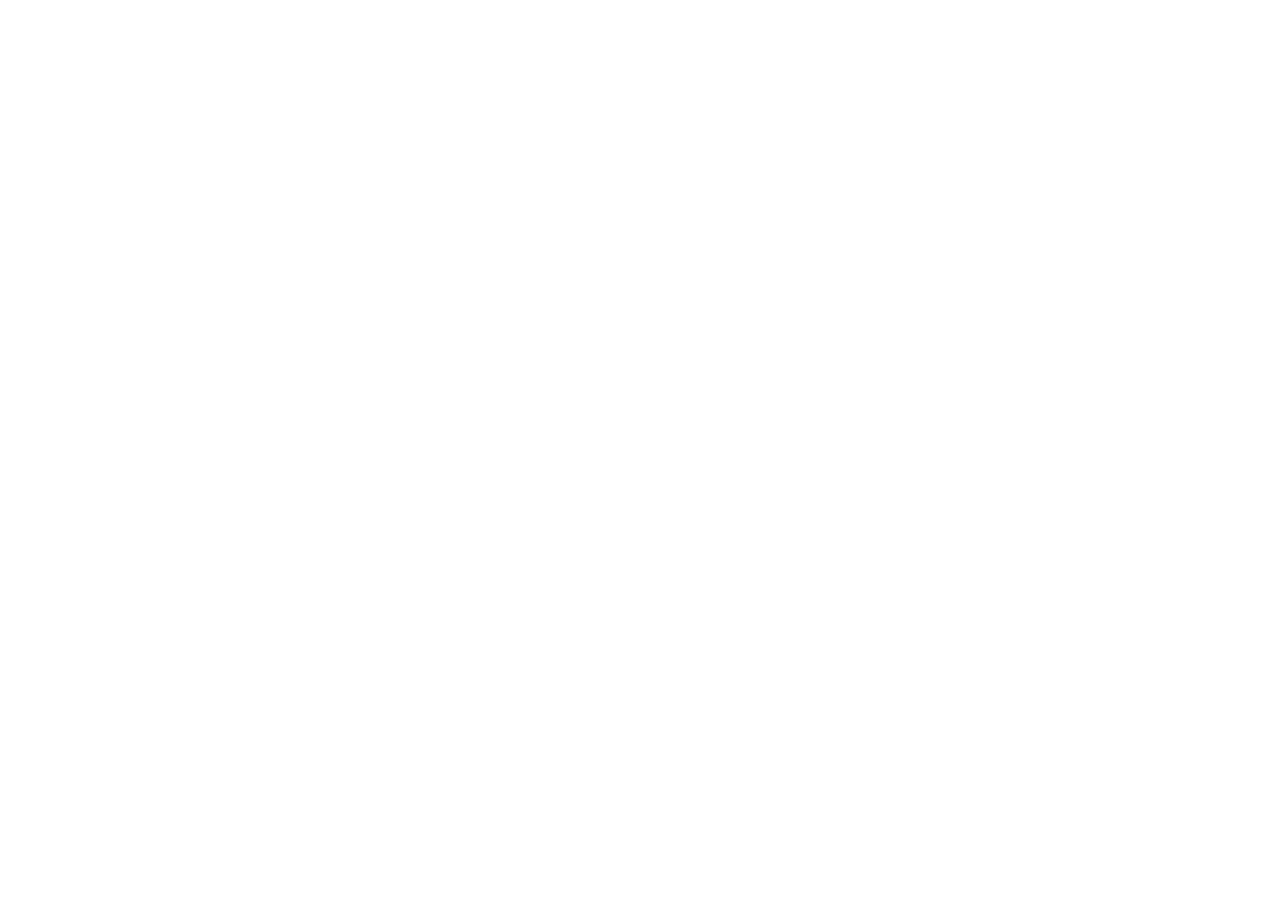
==== index.html @ 7d7ff401 "file Structure" ====
<!DOCTYPE html>
<html lang="en">
<head>
    <meta charset="UTF-8">
    <meta name="viewport" content="width=device-width, initial-scale=1.0">
    <link rel="stylesheet" href="./css/style.css">
    <link rel="stylesheet" href="https://cdn.jsdelivr.net/npm/bootstrap@5.3.2/dist/css/bootstrap.min.css">
    <title>Document</title>
</head>
<body>
  
    
    <script src="./js/main.js"></script>
    <script src="https://cdn.jsdelivr.net/npm/bootstrap@5.3.2/dist/js/bootstrap.bundle.min.js"></script>
</body>
</html>
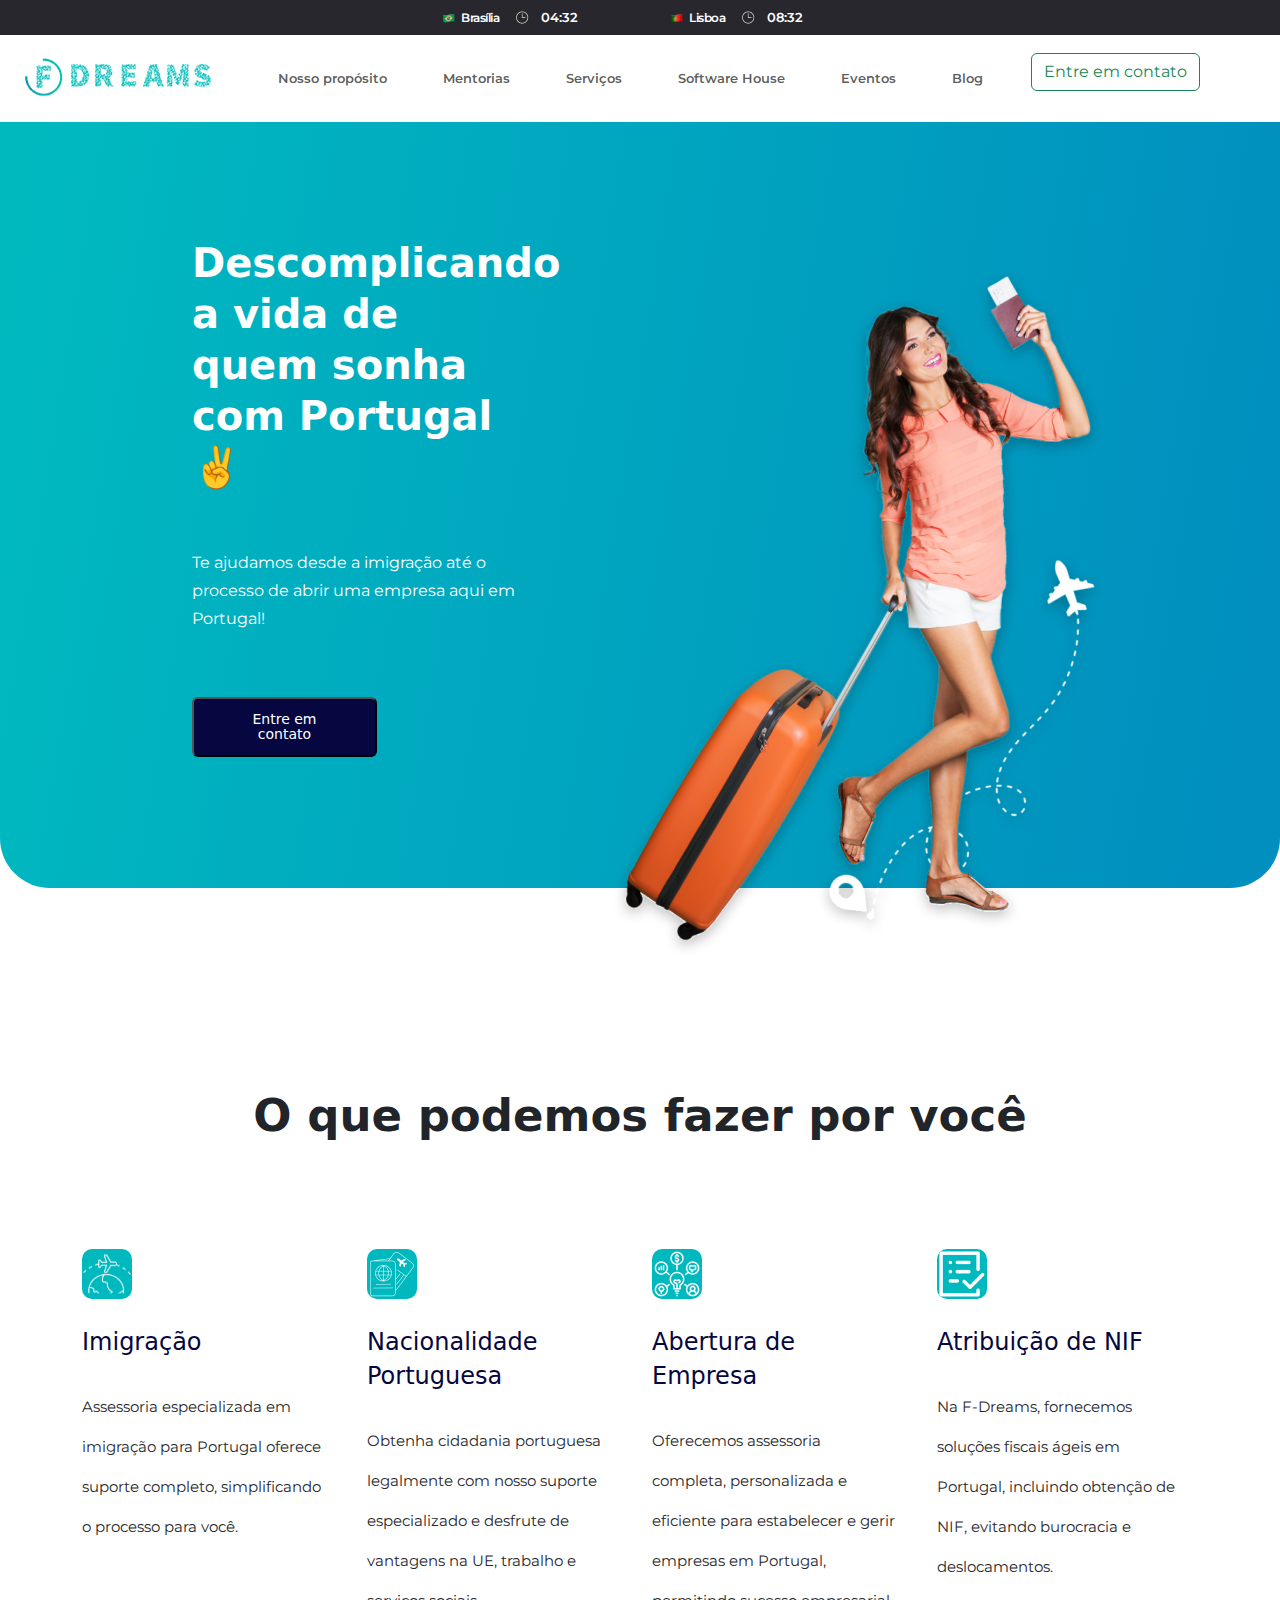
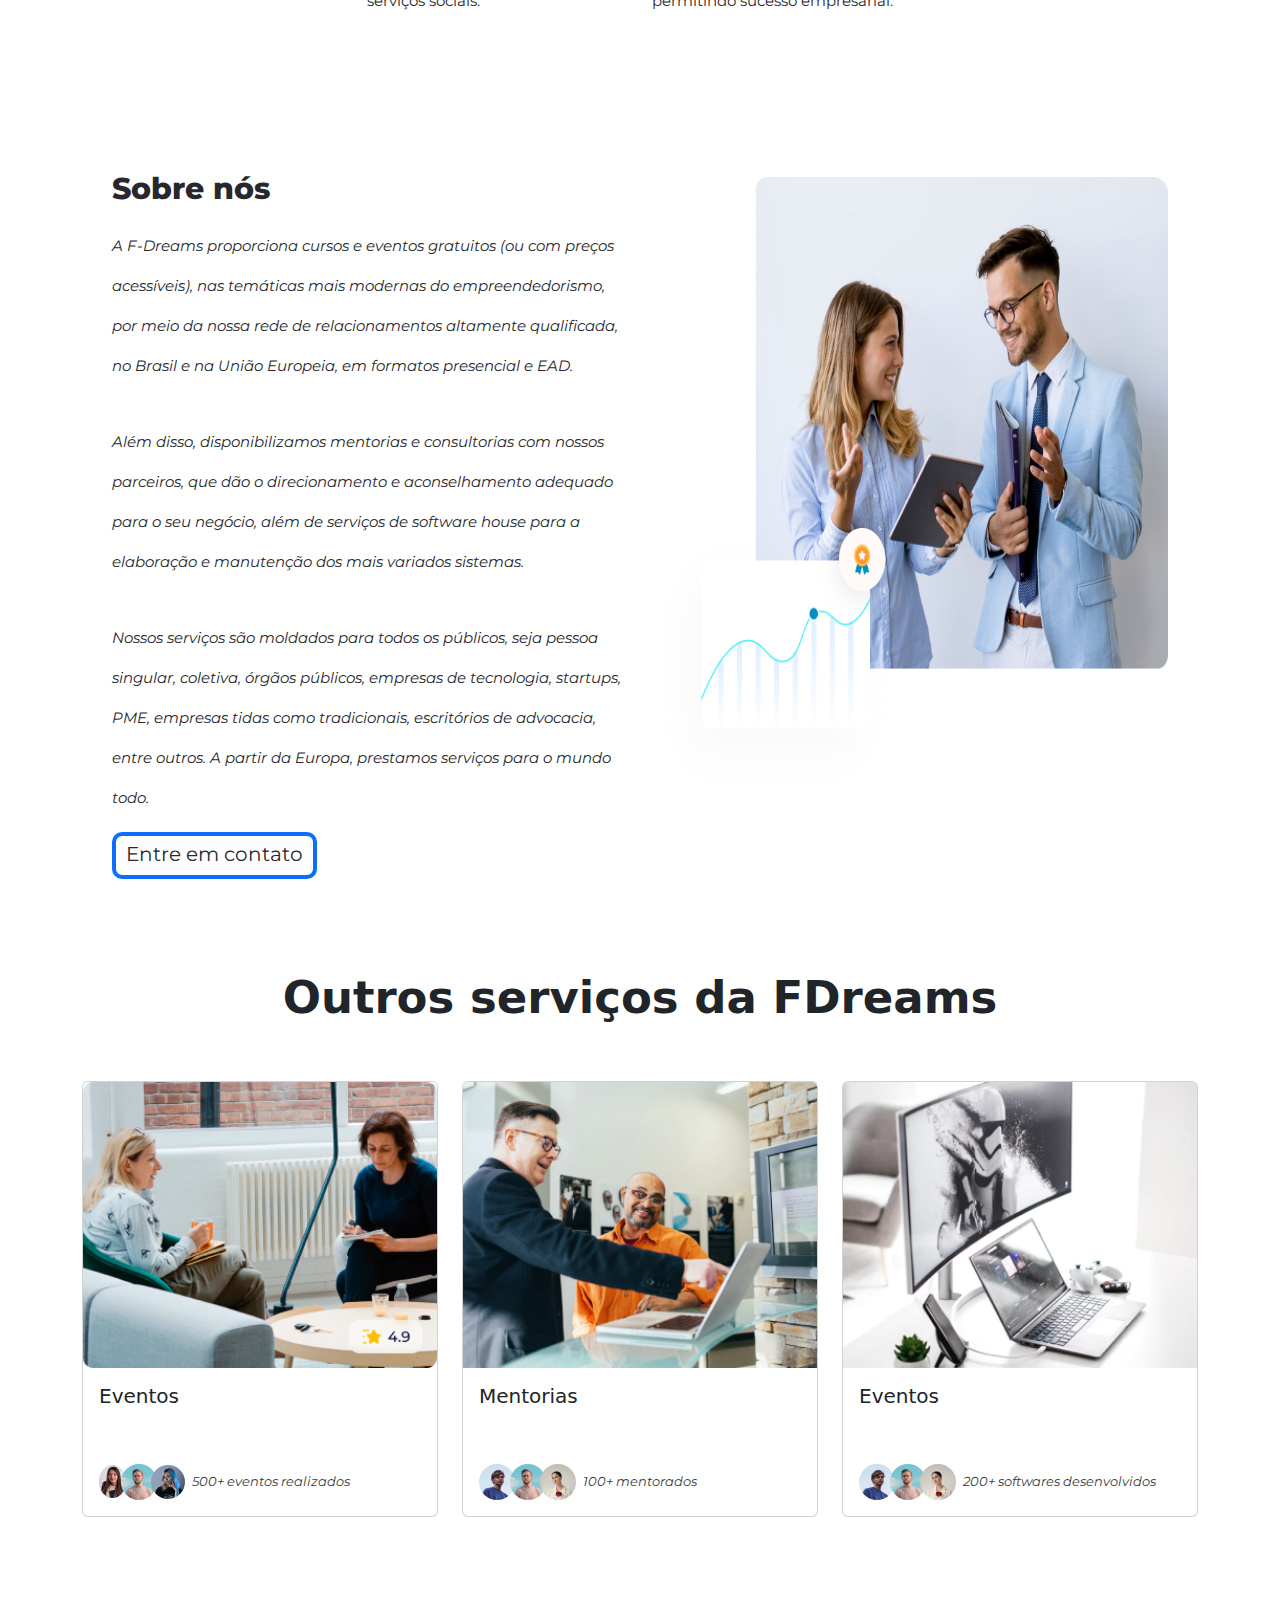
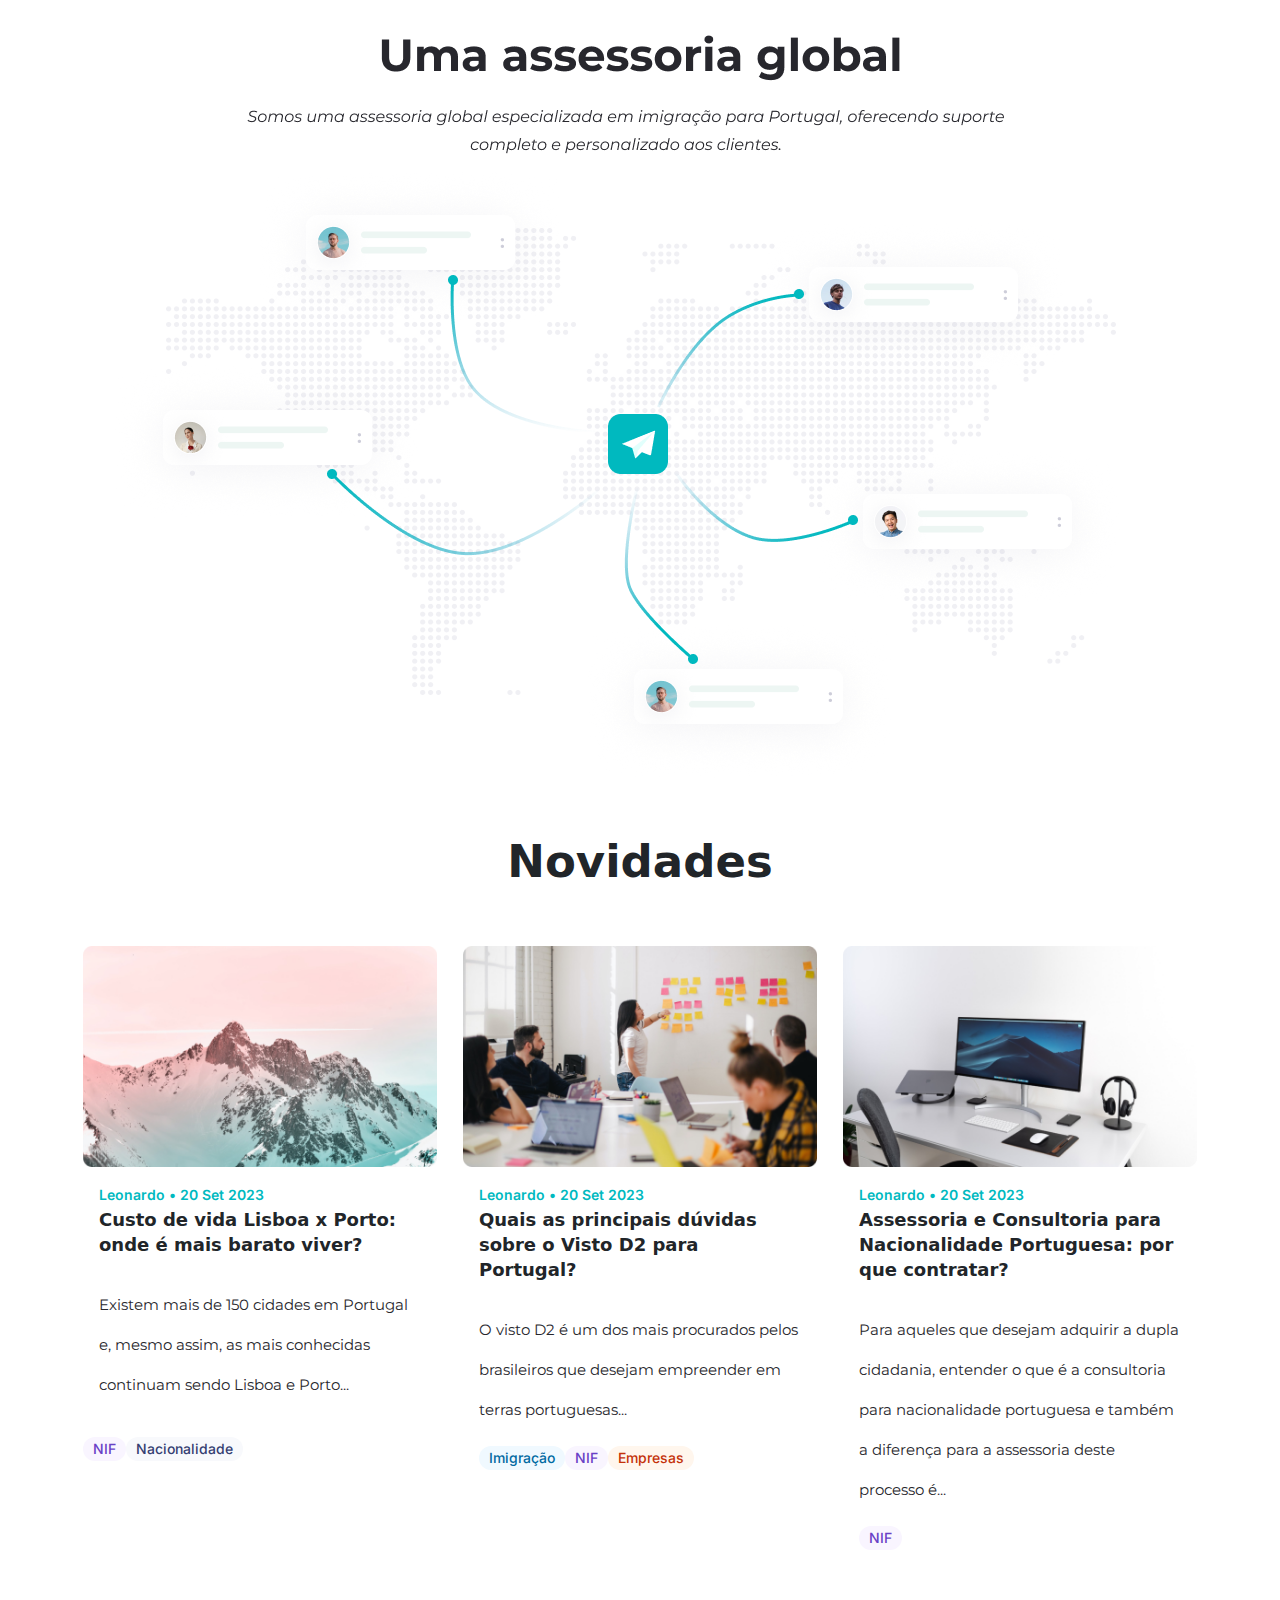
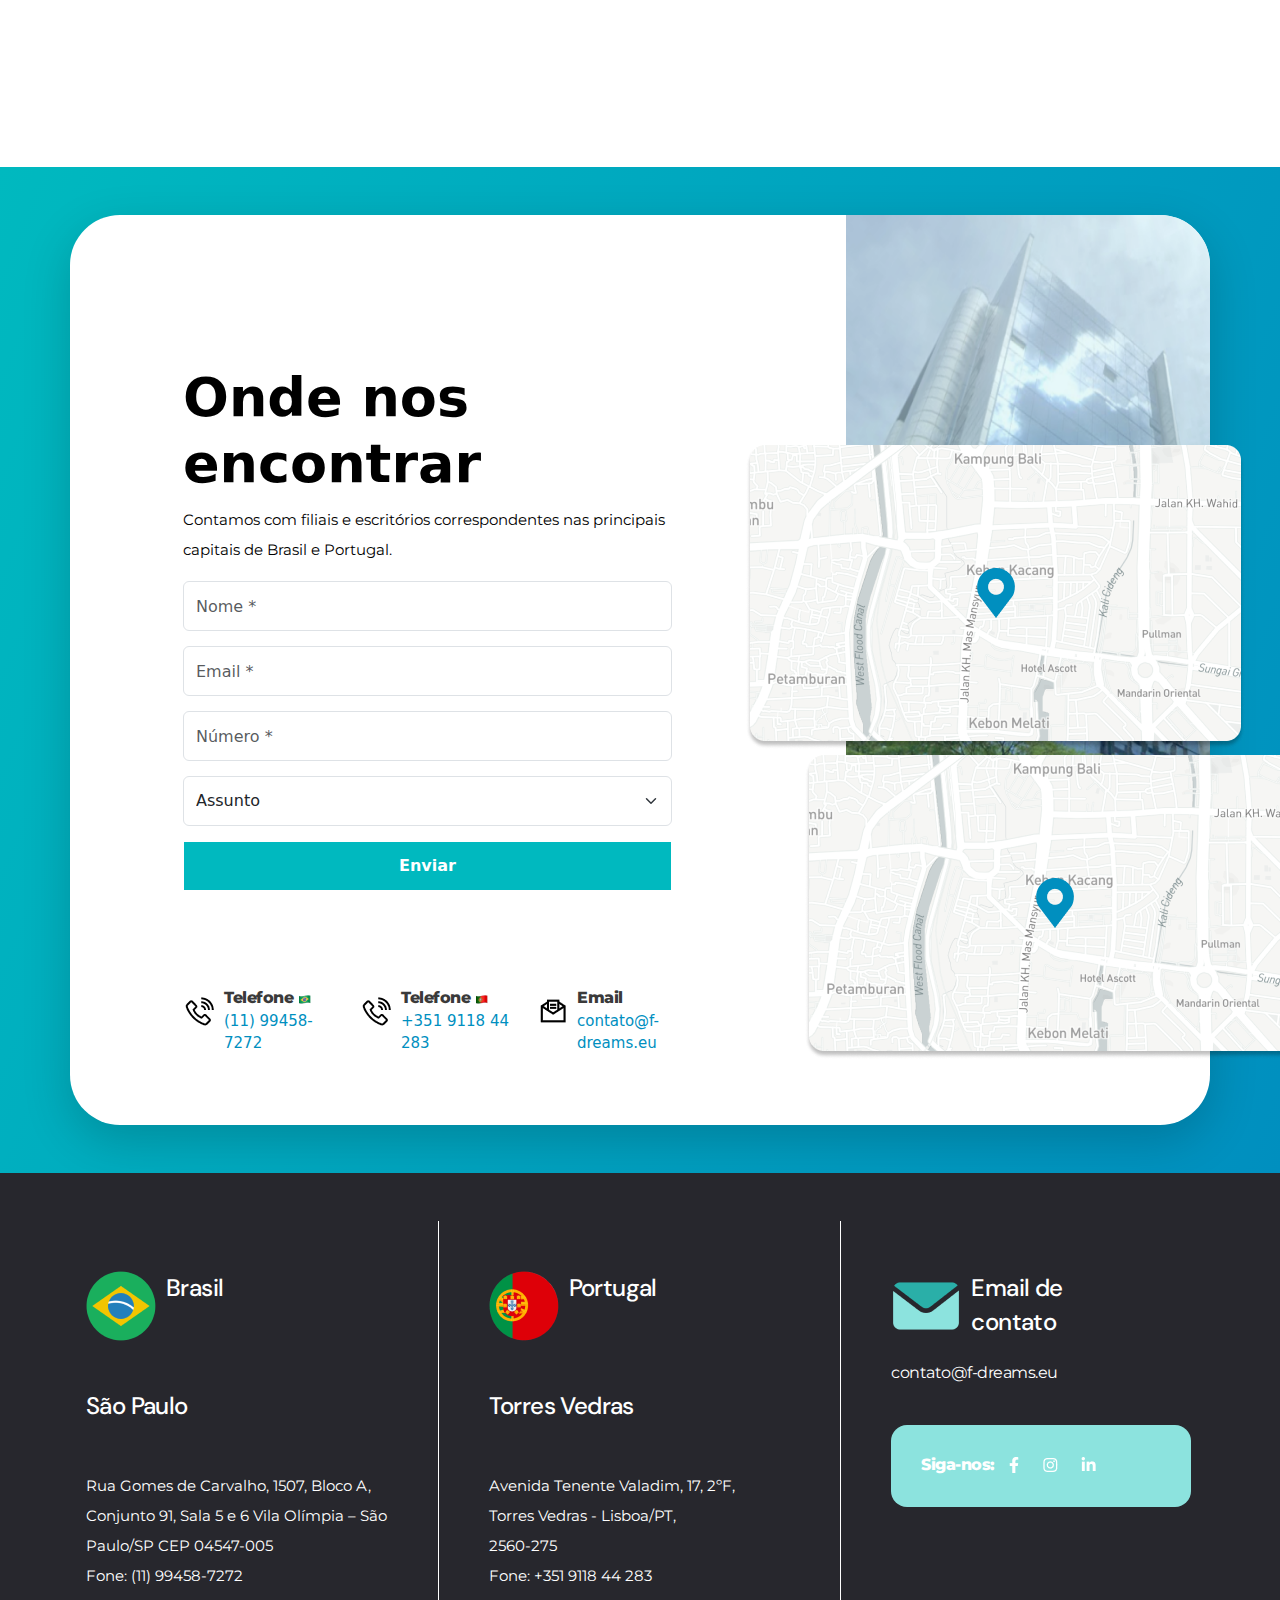
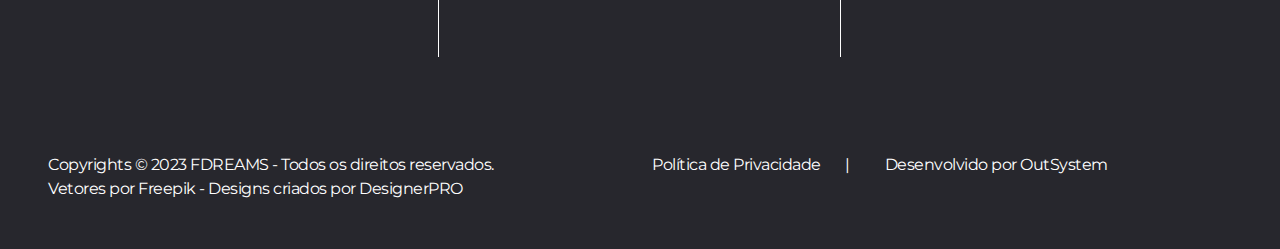
==== commit 7198f4de: "New-section" ====
--- a/index.html
+++ b/index.html
@@ -5,11 +5,486 @@
     <meta name="viewport" content="width=device-width, initial-scale=1.0">
     <link rel="stylesheet" href="./css/style.css">
     <link rel="stylesheet" href="https://cdn.jsdelivr.net/npm/bootstrap@5.3.2/dist/css/bootstrap.min.css">
-    <title>Document</title>
+    <title>abertura-e-estruturacao</title>
 </head>
 <body>
   
+    <div class="container-fluid topNavBar">
+
+        <div class="topbar-content">
+            <img src="./images/brasilia.png" alt="brasilia">
+            <span class="brasilia-text">Brasília</span>
+            <img src="./images/SVG_margin.png" alt="brasilia">
+            <span class="brasilia-time text-white">12:13h</span>
+        </div>
+        <div class="topbar-content">
+            <img src="./images/pt.png" alt="Lisboa">
+            <span class="brasilia-text">Lisboa</span>
+            <img src="./images/SVG_margin.png" alt="clock">
+            <span class="pt-time text-white">12:13h</span>
+
+        </div>
+
+    </div>
+    <div class="container-fluid NavBar">
+        <nav class="navbar navbar-expand-lg">
+            <div class="container-fluid">
+              <!-- Logo on the left -->
+              <a class="navbar-brand" href="#">
+                <img src="./images/image 2.png" alt="Your Logo" width="100%">
+              </a>
+              <button class="navbar-toggler" type="button" data-bs-toggle="collapse" data-bs-target="#navbarNav" aria-controls="navbarNav" aria-expanded="false" aria-label="Toggle navigation">
+                <span class="navbar-toggler-icon"></span>
+              </button>
+              <!-- Navigation items on the right -->
+              <div class="collapse navbar-collapse justify-content-end" id="navbarNav">
+                <ul class="navbar-nav">
+                  <li class="nav-item">
+                    <a class="nav-link" href="#">Nosso propósito</a>
+                  </li>
+                  <li class="nav-item">
+                    <a class="nav-link" href="#">Mentorias</a>
+                  </li>
+                  <li class="nav-item">
+                    <a class="nav-link" href="#">Serviços</a>
+                  </li>
+                  <li class="nav-item">
+                    <a class="nav-link" href="#">Software House</a>
+                  </li>
+                  <li class="nav-item">
+                    <a class="nav-link" href="#">Eventos</a>
+                  </li>
+                  <li class="nav-item">
+                    <a class="nav-link" href="#">Blog</a>
+                  </li>
+                  <li class="nav-item">
+                    <button class="btn btn-outline-success me-2" type="button">Entre em contato</button>
+                </li>
+                </ul>
+              </div>
+            </div>
+          </nav>
+    </div>
+    <div class="container-fluid home-banner-index">
+
+        <div class="container">
+            <div class="row justify-content-center align-items-center">
+                <div class="col-md-6">
+                    <div class="index-banner-content">
+                        <h1>Descomplicando a vida de quem sonha com Portugal ✌️</h1>
+                        <p class="pt-5">Te ajudamos desde a imigração até o processo de abrir uma empresa aqui em Portugal!</p>
+                        <button class="mt-5 index-banner-btn">Entre em contato</button>
+                    </div>
+                </div>
+                <div class="col-md-6">
+                    <div class="index-banner-img">
+                        <img src="./images/traveler 1.png" alt="">
+                    </div>
+                     
+                </div>
+            </div>
+
+        </div>
     
+    </div>
+    <div class="container-fluid" style="padding-top: 200px;">
+        <h1 class="index-sec2-heading" style="padding-bottom: 50px;"> O que podemos fazer por você</h1>
+        <div class="container">
+            <div class="row pt-5">
+                <div class="col-md-3">
+                    <div class="card index-sec2-cards" >
+                        <img class="card-img-top" src="./images/24.png" alt="Card image cap">
+                        <div class="card-body" style="padding-left: 0px;">
+                          <h5 class="card-title">Imigração</h5>
+                          <p class="card-text">Assessoria especializada em imigração para Portugal oferece suporte completo, simplificando o processo para você.</p>
+                 
+                        </div>
+                      </div>
+                </div>
+                <div class="col-md-3">
+                    <div class="card index-sec2-cards" >
+                        <img class="card-img-top" src="./images/25.png" alt="Card image cap">
+                        <div class="card-body"  style="padding-left: 0px;">
+                          <h5 class="card-title">Nacionalidade Portuguesa</h5>
+                          <p class="card-text">Obtenha cidadania portuguesa legalmente com nosso suporte especializado e desfrute de vantagens na UE, trabalho e serviços sociais.</p>
+                
+                        </div>
+                      </div>
+                </div>
+                <div class="col-md-3">
+                    <div class="card index-sec2-cards" >
+                        <img class="card-img-top" src="./images/26.png" alt="Card image cap">
+                        <div class="card-body"  style="padding-left: 0px;">
+                          <h5 class="card-title">Abertura de Empresa</h5>
+                          <p class="card-text">Oferecemos assessoria completa, personalizada e eficiente para estabelecer e gerir empresas em Portugal, permitindo sucesso empresarial.</p>
+                         
+                        </div>
+                      </div>
+                </div>
+                <div class="col-md-3">
+                    <div class="card index-sec2-cards">
+                        <img class="card-img-top" src="./images/27.png" alt="Card image cap">
+                        <div class="card-body"  style="padding-left: 0px;">
+                          <h5 class="card-title">Atribuição de NIF</h5>
+                          <p class="card-text">Na F-Dreams, fornecemos soluções fiscais ágeis em Portugal, incluindo obtenção de NIF, evitando burocracia e deslocamentos.</p>
+             
+                        </div>
+                      </div>
+                </div>
+            </div>
+
+        </div>
+    </div>
+
+
+
+    <div class="container-fluid passport-section pb-5">
+      <div class="row" style="padding-left: 100px; padding-right: 100px;">
+
+        <div class="col-md-6" >
+          <div class="passport-text">
+            <div class="headline-text">
+              <span>Sobre nós</span>
+            </div>
+    
+            <p style="padding-left: 0px; font-style:italic;"> A F-Dreams proporciona cursos e eventos gratuitos (ou com preços acessíveis), nas temáticas mais modernas do empreendedorismo, por meio da nossa rede de relacionamentos altamente qualificada, no Brasil e na União Europeia, em formatos presencial e EAD. </p>
+
+             <p style="padding-left: 0px; font-style:italic;">
+                Além disso, disponibilizamos mentorias e consultorias com nossos parceiros, que dão o direcionamento e aconselhamento adequado para o seu negócio, além de serviços de software house para a elaboração e manutenção dos mais variados sistemas.
+                </p>  
+              
+             <p style="padding-left: 0px; font-style:italic;"> 
+                Nossos serviços são moldados para todos os públicos, seja pessoa singular, coletiva, órgãos públicos, empresas de tecnologia, startups, PME, empresas tidas como tradicionais, escritórios de advocacia, entre outros. A partir da Europa, prestamos serviços para o mundo todo.</p>
+          </div>
+          <div class="passport-btn" style="margin-left:0">
+  
+            <a href=""><span>Entre em contato</span></a>
+    
+          </div>
+         
+        </div>
+        <div class="col-md-6 img-box" style="padding-left: 0px;">
+            <img src="./images/Group 25.png" alt="">
+        </div>
+
+      </div>
+    </div>
+<div class="container-fluid pt-5" >
+    <h1 class="index-sec2-heading pb-5"> Outros serviços da FDreams</h1>
+    <div class="container">
+        <div class="row">
+            <div class="col-md-4">
+                <div class="card">
+                    <img class="card-img-top" src="./images/Frame 16.png" alt="Card image cap">
+                    <div class="card-body">
+                      <h5 class="card-title">Eventos</h5>
+                   
+                      <div class="card-round-image pt-5">
+                        <img src="./images/image 62.png" alt="">
+                        <img style="position: relative; left: -10px;" src="./images/image 52.png" alt="">
+                        <img style="position: relative; left: -20px;" src="./images/image 63.png" alt="">
+                        <i>500+ eventos realizados</i>
+                      </div>
+                    </div>
+                </div>
+            </div>
+            <div class="col-md-4">
+                <div class="card">
+                    <img class="card-img-top" src="./images/image 66.png" alt="Card image cap">
+                    <div class="card-body">
+                      <h5 class="card-title">Mentorias</h5>
+                   
+                      <div class="card-round-image pt-5">
+                        <img src="./images/image 51.png" alt="">
+                        <img style="position: relative; left: -10px;" src="./images/image 52.png" alt="">
+                        <img style="position: relative; left: -20px;" src="./images/image 53.png" alt="">
+                        <i>100+ mentorados</i>
+                      </div>
+                    </div>
+                </div>
+            </div>
+            <div class="col-md-4">
+                <div class="card">
+                    <img class="card-img-top" src="./images/image 60.png" alt="Card image cap">
+                    <div class="card-body">
+                      <h5 class="card-title">Eventos</h5>
+                   
+                      <div class="card-round-image pt-5">
+                        <img src="./images/image 51.png" alt="">
+                        <img style="position: relative; left: -10px;" src="./images/image 52.png" alt="">
+                        <img style="position: relative; left: -20px;" src="./images/image 53.png" alt="">
+                        <i>200+ softwares desenvolvidos</i>
+                      </div>
+                    </div>
+                </div>
+            </div>
+        </div>
+    </div>
+</div>
+
+<div class="container-fluid">
+    <div class="row">
+        <div class="col-md-12 justify-content-center align-items-center d-flex">
+            <img src="./images/Global Communication.png" alt="">
+        </div>
+    </div>
+</div>
+<div class="container-fluid" >
+    <h1 class="index-sec2-heading pb-5"> Novidades</h1>
+    <div class="container">
+        <div class="row">
+            <div class="col-md-4">
+                <div class="card news-section">
+                    <img class="card-img-top" src="./images/Imagenews1.png" alt="Card image cap">
+                    <div class="card-body">
+                      <span class="author">Leonardo • 20 Set 2023</span>
+                      <h5 class="card-title">Custo de vida Lisboa x Porto: onde é mais barato viver?</h5>
+                      <p  class="p-tag">Existem mais de 150 cidades em Portugal e, mesmo assim, as mais conhecidas continuam sendo Lisboa e Porto...</p>
+          
+                    </div>
+                    <div class="tags d-flex">
+                        <span class="nif-span">NIF</span> 
+                        <span class="nacionalidade-span">Nacionalidade</span> 
+                    </div>
+                
+                </div>
+            </div>
+            <div class="col-md-4">
+                <div class="card news-section">
+                    <img class="card-img-top" src="./images/Imagenew2.png" alt="Card image cap">
+                    <div class="card-body">
+                     <span class="author">Leonardo • 20 Set 2023</span>
+                      <h5 class="card-title">Quais as principais dúvidas sobre o Visto D2 para Portugal?</h5>
+                     <p  class="p-tag">O visto D2 é um dos mais procurados pelos brasileiros que desejam empreender em terras portuguesas...</p>
+
+                    <div class="tags d-flex">
+                        <span class="imigração-span">Imigração</span> 
+                        <span class="nif-span">NIF</span> 
+                        <span class="empresas-span">Empresas</span> 
+                    </div>
+                  
+                    </div>
+                </div>
+            </div>
+            <div class="col-md-4">
+                <div class="card news-section">
+                    <img class="card-img-top" src="./images/Imagenews3.png" alt="Card image cap">
+                    <div class="card-body">
+                      <span class="author">Leonardo • 20 Set 2023</span>
+                      <h5 class="card-title">Assessoria e Consultoria para Nacionalidade Portuguesa: por que contratar?</h5>
+                      <p class="p-tag">Para aqueles que desejam adquirir a dupla cidadania, entender o que é a consultoria para nacionalidade portuguesa e também a diferença para a assessoria deste processo é...</p>
+                      <div class="tags d-flex">
+                        <span class="nif-span">NIF</span> 
+                    </div>
+          
+                    </div>
+                </div>
+            </div>
+        </div>
+    </div>
+</div>
+
+  <div class="container-fluid p-5" style="background: linear-gradient(112deg, #00B9BF 0%, #008FBF 100%); margin-top: 200px;
+  ">
+    <div class="container bg-white rounded-lg shadow-lg " style="border-radius: 50px;padding: 0px;height: 910px;">
+        <div class="row">
+            <div class="col-md-8">
+                <div class="content-text">
+                  <h1 class="global-text-design-bottom-sec">Onde nos encontrar</h1>
+                  <p class= global-text-design-p" style=" color: black;">Contamos com filiais e escritórios correspondentes nas principais capitais de Brasil e Portugal.</p>
+                  <div class="form-sec">
+                    <form>
+                      <div class="form-group">
+                        <input type="text" class="form-control input-box" id="exampleInputPassword1" placeholder="Nome *">
+                      </div>
+                      <div class="form-group">
+                        <input type="email" class="form-control input-box" id="exampleInputEmail1" aria-describedby="emailHelp" placeholder="Email *">
+                      </div>
+                      <div class="form-group">
+                        <input type="number" class="form-control input-box" id="exampleInputEmail1" aria-describedby="emailHelp" placeholder="Número *">
+                      </div>
+                      <div class="form-group">
+                        <select class="form-select input-box" aria-label="Default select example">
+                          <option selected>Assunto</option>
+                          <option value="1">One</option>
+                          <option value="2">Two</option>
+                          <option value="3">Three</option>
+                        </select>
+                      </div>
+           
+                      <button type="submit" class="input-submit-btn w-100">Enviar</button>
+                    </form>
+  
+                  </div>
+                </div>
+
+                <div class="container" style="position: relative; margin-top: -126px;">
+                  <div class="row">
+                     <div class="col-md-6"  style="
+                     padding-left: 140px;
+                     position: relative;
+                     left: 595px;
+                     top: -160px;
+                 ">
+                      <img src="./images/Component 6.png" alt="">
+                     </div>
+                     <div class="col-md-6"  style="
+                    
+                     padding-left: 230px;
+                     position: relative;
+                     left: 70px;
+                     bottom: 470px;
+                 
+                 ">
+                      <img src="./images/Component 6.png" alt="">
+                     </div>
+
+                  
+                  </div>
+       
+                </div>
+
+                <div class="row mt-4" style="padding-left: 245px;padding-top: 100px;position: relative;left: -130px;top: -356px;font-size: 15px;">
+                  <div class="col-md-4 d-flex">
+                    <div style="
+                    padding-top: 10px;
+                    padding-right: 10px;
+                ">
+                      <img src="./images/Frame 831.png" alt="">
+
+                    </div>
+                    <div>
+                      <span>Telefone <img src="./images/brasilia.png" alt=""></span><br>
+                      <a style="text-decoration: none; color: #008FBF;" href="">(11) 99458-7272</a>
+                    </div>
+                  
+                  
+  
+                  </div>
+                  <div class="col-md-4 d-flex">
+                    <div style="
+                    padding-top: 10px;
+                    padding-right: 10px;
+                ">
+                      <img src="./images/Frame 831.png" alt="">
+                    </div>
+                    <div>
+                      <span>Telefone <img src="./images/pt.png" alt=""></span><br>
+                      <a  style="text-decoration: none; color: #008FBF;" href="">+351 9118 44 283</a>
+                    </div>
+                
+                     
+                  </div>
+                  <div class="col-md-4 d-flex">
+                    <div  style="
+                    padding-top: 10px;
+                    padding-right: 10px;
+                ">
+                      <img src="./images/Frame 833.png" alt="">
+                    </div>
+                    <div>
+                      <span>Email</span><br>
+                      <a  style="text-decoration: none; color: #008FBF;" href=""> contato@f-dreams.eu </a>
+                    </div>
+                   
+                    
+                    
+                  </div>
+              </div>
+            </div>
+            <div class="col-md-4 d-flex justify-content-end "  >
+                <div class="overflow-hidden" style="width: 100%; height: auto;">
+                    <img src="./images/Mask group.png" alt="Image" class="w-100 h-80" style="border-radius:0px 50px 50px 0px;">
+                </div>
+            </div>
+        </div>
+
+    </div>
+</div>
+
+<div class="container-fluid" style="background-color: #27272D">
+  <div class="row">
+    <div class="container p-5">
+      <div class="row">
+        <div class="col-md-4" style="border-right: 1px solid white;padding: 50px;">
+          <div class="d-flex pb-5">
+             <div>
+                <img src="./images/4.png" alt="">
+             </div>
+             <div style="padding-left: 10px;">
+              <span class="country-font ">Brasil</span>
+             </div>
+            
+          </div>
+          <span class="country-font" style="padding-top: 10px;">São Paulo</span>
+          <p class="pt-5">Rua Gomes de Carvalho, 1507, Bloco A,<br>
+            Conjunto 91, Sala 5 e 6 Vila Olímpia – São <br>
+            Paulo/SP CEP 04547-005 <br>
+            Fone: (11) 99458-7272</p>
+        </div>
+        <div class="col-md-4"style="border-right: 1px solid white;padding: 50px;">
+          <div class="d-flex pb-5">
+            <div>
+               <img src="./images/3.png" alt="">
+            </div>
+            <div style="padding-left: 10px;">
+             <span class="country-font ">Portugal</span>
+            </div>
+           
+         </div>
+         <span class="country-font" style="padding-top: 10px;">Torres Vedras</span>
+         <p class="pt-5">Avenida Tenente Valadim, 17, 2ºF,<br>
+          Torres Vedras - Lisboa/PT,<br>
+          2560-275 <br>
+          Fone: +351 9118 44 283</p>
+        </div>
+        <div class="col-md-4"style="padding: 50px;">
+          <div class="d-flex" style="padding-bottom: 20px;
+          ">
+            <div>
+               <img src="./images/2 (1).png" alt="">
+            </div>
+            <div style="padding-left: 10px;">
+             <span class="country-font ">Email de <br> contato</span>
+            </div>
+           
+         </div>
+         <span style="padding-top: 20px; padding-bottom: 10px; color: #FFFFFF;font-weight: 400; font-size: 16px;">contato@f-dreams.eu</span>
+
+         <div style="width: 300px;
+         height:82px;
+         padding: 23.2px 79.37px 24.21px 30px;
+         border-radius: 16px;
+         background: #8CE3DE;
+         margin-top: 40px;
+        ">
+          <span class="text-white">Siga-nos: <img src="./images/List (1).png" alt=""></span>
+         </div>
+      
+        </div>
+       
+      </div>
+    </div>
+    <div class="container p-5">
+      <div class="row">
+        <div class="col-md-6">
+          <span style=" color: #FFFFFF;font-weight: 400; font-size: 16px;">Copyrights © 2023 FDREAMS - Todos os direitos reservados. <br>
+            Vetores por Freepik - Designs criados por DesignerPRO</span>
+        </div>
+    
+        <div class="col-md-6">
+          <div class="footer-bottom-link">
+            <span style=" color: #FFFFFF;font-weight: 400; font-size: 16px;">Política de Privacidade &nbsp; &nbsp;&nbsp; &nbsp;|&nbsp; &nbsp;&nbsp; &nbsp;&nbsp; &nbsp; Desenvolvido por OutSystem</span>
+          </div>
+        </div>
+
+      </div>
+    </div>
+
+  </div>
+
+</div>
+
     <script src="./js/main.js"></script>
     <script src="https://cdn.jsdelivr.net/npm/bootstrap@5.3.2/dist/js/bootstrap.bundle.min.js"></script>
 </body>
--- a/css/style.css
+++ b/css/style.css
@@ -0,0 +1,910 @@
+@import url('https://fonts.googleapis.com/css2?family=DM+Sans:opsz,wght@9..40,500&family=Inter:wght@400;500;600&family=Montserrat:wght@300;400;600;700&family=Roboto:wght@400;500&display=swap');
+body{
+    padding: 0;
+    margin: 0;
+    font-family: Montserrat;
+}
+.topNavBar{
+
+  background-color: #27272D;
+  width: 100vw;
+  height: 35px;
+  display: flex;
+  align-items: center;
+  justify-content: center;
+
+}
+.topbar-content{
+
+    width: 227.98px;
+    height: 35px;
+    padding: 0px 55px 0px 30px;
+    
+}
+.brasilia-text{
+
+    font-family: Montserrat;
+    font-size: 12px;
+    font-weight: 600;
+    line-height: 35px;
+    color: white;
+
+}
+.brasilia-time{
+
+    font-family: Montserrat;
+    font-size: 13px;
+    font-weight: 600;
+    line-height: 35px;
+    letter-spacing: 0em;
+    text-align: left;    
+
+}
+.pt-time{
+
+    font-family: Montserrat;
+    font-size: 13px;
+    font-weight: 600;
+    line-height: 35px;
+    letter-spacing: 0em;
+    text-align: left;    
+
+}
+.NavBar{
+    
+    padding-right: 40px !important;
+}
+.nav-item{
+ 
+    font-family: Montserrat;
+    font-size: 13px;
+    font-weight: 600;
+    line-height: 35px;
+    letter-spacing: 0em;
+    text-align: left;
+    padding-right: 20px;
+    padding-left: 20px;
+}
+.home-banner{
+    background-image: url('../images/Hero\ Banner.png');
+    height: 500px;
+    width: 100vw;
+}
+.card-form{
+
+    width: 370px;
+    height: 610.97px;
+    top: 129.13px;
+    left: 980px;
+    padding: 32px 33px 33px 33px !important;
+    border-radius: 30px !important;
+    border: 3px solid #E6E6E6 !important;
+    
+}
+.card-body div, span{
+
+    font-family: Montserrat;
+    font-size: 16px;
+    font-weight: 800;
+    line-height: 18px;
+    letter-spacing: -0.5px;
+    text-align: left;
+    color: #3A3A3A;
+
+    
+    
+}
+.from-btn{
+    width: 100%;
+    border: 1px;
+    border-radius:30px !important ;
+    background-color: #00B9BF !important;
+}
+.checkBoxText{
+
+    font-family: Montserrat;
+    font-size: 12px;
+    font-weight: 500;
+    line-height: 18px;
+    letter-spacing: 0em;
+    text-align: left;
+
+}
+
+.custom-input{
+
+    width: 304px;
+    height: 42px;
+    padding: 13px 21px 14px 21px !important;
+    border-radius: 25px !important;
+    border: 1px solid #27272D !important;
+
+}
+.custom-input::placeholder{
+
+    font-family: Montserrat;
+    font-size: 12px !important;
+    font-weight: 600 !important;
+    line-height: 15px !important;
+    letter-spacing: 0em !important;
+    text-align: left !important;
+    color: #00B9BF !important;
+
+}
+.card-body textarea {
+   
+    
+    resize: none; /* Prevent textarea from being resizable */
+    outline: none; /* Remove the default focus outline */
+    border-radius: 25px !important;
+    border: 1px solid #27272D !important;
+}
+
+.blue-card{
+    width: 730px;
+    height:178.72px;
+    left: 110px;
+    padding: 50px 70px 50px 70px;
+    border-radius: 27px !important;
+
+}
+.blue-card{
+    background: linear-gradient(93.68deg, #008FBF 6.37%, #00B9BF 100.01%);
+    margin-top: -70px;
+
+}
+.best-seller-img{
+
+    width: 60px;
+    height: 60px;
+    margin-right:25px;
+}
+.best-seller-text span{
+
+    font-family: Montserrat;
+    font-size: 26px;
+    font-weight: 800;
+    line-height: 33px;
+    letter-spacing: 0em;
+    text-align: left;
+    color: white;
+
+}
+.image-gallary{
+   
+    margin-top: 400px;
+
+}
+.image-container {
+    position: relative;
+    overflow: hidden;
+    padding-top: 40px;
+
+}
+
+.div-img {
+    max-width: 100%;
+    height: auto;
+}
+
+.div-text {
+    position: absolute;
+    bottom: 20%;
+    left: 40%;
+    background-color: #FFFFFF;
+    color: #00B9BF;
+    padding: 5px 10px;
+    font-size: 16px;
+    border-radius: 15px;
+    text-align: center;
+}
+.img-heading{
+
+    font-family: Montserrat;
+    font-size: 26px;
+    font-weight: 800;
+    line-height: 14px;
+    letter-spacing: 0em;
+    text-align: left;
+    color: #27272D;
+
+}
+.blue-card-2{
+width: 97%;
+height:160px;
+padding: 50px 70px 50px 70px;
+border-radius: 27px !important;
+background: linear-gradient(93.68deg, #008FBF 6.37%, #00B9BF 100.01%);
+
+}
+
+.card-box-content{
+
+    width:386px;
+    height: 60px;
+    padding: 20px 0.01px 0px 20px;
+    border-radius: 10px;
+    border: 2px;
+    gap: 10px;
+    background: linear-gradient(96.09deg, #008FBF 13.1%, #00B9BF 92.33%);
+ 
+    
+
+
+}
+.card-content span{
+
+    font-family: Montserrat;
+    font-size: 26px;
+    font-weight: 800;
+    line-height: 33px;
+    letter-spacing: 0em;
+    text-align: left;
+    color: white;
+    
+
+}
+.card-box-content span{
+
+    font-family: Montserrat;
+    font-size: 20px;
+    font-weight: 400;
+    letter-spacing: 0em;
+    color: white;
+
+}
+.passport-section{
+    margin-top: 140px;
+}
+.img-box img{
+
+    width: 100%;
+    height: 640px;
+    border-radius: 0px 15px 0px 0px;
+}
+.headline-img img{
+    width: 40px;
+    height: 40px;
+}
+.headline-text span{
+    
+    font-family: Montserrat;
+    font-size: 30px;
+    font-weight: 800;
+    line-height: 24px;
+    letter-spacing: 0em;
+    text-align: left;
+    color: #27272D;
+
+    
+
+}
+.passport-text p{
+
+    font-family: Montserrat;
+    font-size: 15px;
+    font-weight: 400;
+    line-height: 40px;
+    letter-spacing: 0em;
+    text-align: left;
+    padding-top: 20px;
+    padding-left: 55px;
+    color: #27272D;
+
+}
+.passport-btn{
+
+    margin-left: 50px;
+
+}
+.passport-btn a{
+
+    text-decoration: none;
+    padding: 10px;
+    border-radius: 10px;
+    border: 4px solid;
+    border-color: linear-gradient(95.62deg, #008FBF 10.43%, #00B9BF 77.24%);
+
+}
+.passport-btn a span{
+
+    font-family: Montserrat;
+    font-size: 20px;
+    font-weight: 400;
+    line-height: 40px;
+    letter-spacing: 0em;
+    text-align: left;
+    color:  #27272D;
+
+}
+.avg-deadlines{
+
+    background: linear-gradient(144.31deg, #00B9BF 20.9%, #008FBF 106.96%);
+
+}
+.design-sem-1 img{
+    height: 40px;
+    width: 40px;
+}
+.design-sem1-text .heading-span{
+
+    font-family: Montserrat;
+    font-size: 30px;
+    font-weight: 800;
+    line-height: 24px;
+    letter-spacing: 0em;
+    text-align: left;
+    color: #FFFFFF;
+    
+
+}
+.design-sem1-text{
+    margin: 10px 20px;
+
+}
+.design-sem1-p{
+    padding-top: 50px;
+
+    
+}
+.design-sem1-p , p{
+    text-align: left;
+    font-family: Montserrat;
+    font-size: 15px;
+    font-weight: 400;
+    line-height: 30px;
+    letter-spacing: 0em;
+    text-align: left;
+    color: #FFFFFF;
+    
+}
+.table-primary {
+    --bs-table-bg: #028ba5 !important;
+}
+
+table th{
+ 
+    font-size: 14px;
+    font-weight: 800;
+    line-height: 14px;
+    letter-spacing: -0.5px;
+    text-align: left;
+    color: white !important;
+}
+.table-btn a{
+
+    text-decoration: none;
+    padding: 10px;
+    border-radius: 10px;
+    border: 4px solid;
+    background: linear-gradient(144.31deg, #00B9BF 20.9%, #008FBF 106.96%);
+    border: 4px solid;
+    border-color: linear-gradient(95.36deg, #00B9BF 38.33%, #008FBF 95.05%);
+
+
+
+}
+
+.table-btn a span{
+
+    font-family: Montserrat;
+    font-size: 20px;
+    font-weight: 400;
+    line-height: 40px;
+    letter-spacing: 0em;
+    text-align: left;
+    color:  #ffffff;
+
+}
+.table-text span{
+    color: white;
+    font-size: 14px;
+    font-weight: 500;
+    line-height: 21px;
+    letter-spacing: 0em;
+    text-align: left;
+    padding-bottom: 10px;
+
+}
+/* portuguese-nationality-timeline */
+.portuguese-nationality-timeline{
+
+    padding-top: 100px;
+    background: #00B9BF;
+
+}
+.timeline-head-itmes{
+    text-align: center;
+}
+.timeline-head-itmes span{
+
+    font-size: 30px;
+    font-weight: 800;
+    line-height: 14px;
+    letter-spacing: -0.5px;
+    color: white;
+
+
+}
+.timeline-head-itmes img{
+    
+    padding-top: 40px;
+
+}
+.item-num span{
+ color:#58F0F5;
+font-size: 60px;
+font-weight: 800;
+line-height: 34px;
+letter-spacing: -0.6000000238418579px;
+text-align: center;
+
+}
+.item-content .item-head span{
+
+    font-size: 26px;
+    font-weight: 800;
+    line-height: 34px;
+    letter-spacing: -0.6000000238418579px;
+    text-align: left;
+    color: #27272D;
+
+}
+.item-content .item-text span{
+
+    font-size: 20px;
+    font-weight: 400;
+    line-height: 34px;
+    letter-spacing: -0.6000000238418579px;
+    text-align: left;
+    color: white;
+
+}
+.total-div{
+    display: flex;
+    justify-content: center;
+}
+.passport-section-img{
+    position: absolute;
+    left: 100px;
+}
+.passport-section-banner{
+    background: linear-gradient(91.79deg, rgba(0, 185, 191, 0.8) 13.1%, rgba(0, 143, 191, 0.8) 98.12%);
+    width: 1162px;
+    height: 189px;
+    top: 335px;
+    border-radius: 10px;
+    position:relative ;
+}
+.passport-section-banner-head h1{
+    font-size: 90px;
+    font-weight: 900;
+    line-height: 40px;
+    letter-spacing: -0.055em;
+    text-align: left;
+    color: white;
+}
+.passport-section-banner-content{
+    text-align: left;
+    padding-left: 25px;
+}
+.passport-section-banner-content h2{
+
+        font-size: 50px;
+        font-weight: 700;
+        line-height: 40px;
+        letter-spacing: -0.055em;
+        text-align: left;
+        color: white;
+
+}
+.passport-section-banner-content, .passport-section-banner-text, .passport-section-banner-link{
+
+    font-size: 30px;
+    font-weight: 400;
+    line-height: 40px;
+    letter-spacing: -0.055em;
+    color: white;
+
+}
+.section-1{
+    background-image: url(../images/div.mapa.png);
+    background-size: cover;
+    background-position: center;
+    background-repeat: no-repeat;
+    min-height: 500px; 
+    
+}
+.map1{
+    position:absolute;
+}
+.map1-icon{
+    position:relative;
+    left: 15px;
+}
+.map2{
+    position:absolute;
+}
+.map2-icon{
+    position:relative;
+    top: 170px;
+    left: 240px;
+   
+    
+}
+.lower-ma-side-content h2{
+
+    font-family: Montserrat;
+    font-size: 30px;
+    font-weight: 800;
+    line-height: 24px;
+    letter-spacing: 0em;
+    text-align: left;
+    background: linear-gradient(92.48deg, #00B9BF 0%, #008FBF 99.83%);
+    -webkit-background-clip: text; /* For Safari/Chrome */
+    background-clip: text;
+    color: transparent;
+
+}
+.global-text-design{
+    font-size: 30px;
+    font-weight: 800;
+    line-height: 24px;
+    letter-spacing: 0em;
+    text-align: left;
+    color: #27272D;
+}
+.global-text-design-p{
+    font-size: 18px;
+    font-weight: 400;
+    line-height: 24px;
+    letter-spacing: 0em;
+    text-align: left;
+    padding-top: 10px;
+}
+.lower-ma-side-content h3{
+
+    font-size: 30px;
+    font-weight: 800;
+    line-height: 24px;
+    letter-spacing: 0em;
+    text-align: left;
+    color: #27272D;
+
+}
+.lower-ma-side-content p{
+
+    font-size: 18px;
+    font-weight: 400;
+    line-height: 24px;
+    letter-spacing: 0em;
+    text-align: left;
+    padding-top: 10px;
+    
+
+}
+.content-text{
+    padding-top: 150px;
+    padding-bottom: 150px;
+    padding-right: 150px;
+    padding-left: 113px;
+}
+.country-font{
+    font-family: DM Sans;
+    font-size: 24px;
+    font-weight: 500;
+    line-height: 34px;
+    letter-spacing: -0.6000000238418579px;
+    text-align: left;
+    color: #FFFFFF;
+    
+}
+.home-banner-abetura{
+    background-image: url('../images/Hero\ Banner2.png');
+    background-size: cover;
+    height: 500px;
+    width: 100vw;
+    background-position-x: center;
+}
+
+.section-2{
+    background-color: #EDFBF3;
+    max-width: 1138px !important;
+    height: 764px;
+    top: 50px;
+    position: relative;
+    border-radius: 20px;
+}
+.green-box{
+    background-color: #42C256;
+    width: 215px;
+    height:48px;
+    padding: 12px 24px 12px 24px;
+    border-radius: 8px;
+    color: white;
+    font-size: 15px;
+    font-weight: 700;
+    line-height: 24px;
+    letter-spacing: 0px;
+    text-align: center;
+
+
+}
+.green-box-heading{
+    font-size: 50px;
+    font-weight: 700;
+    line-height: 55px;
+    letter-spacing: 0px;
+    text-align: left;
+    color: #374456;
+    padding-top: 40px;
+}
+.green-box-p{
+    font-size: 20px;
+    font-weight: 500;
+    line-height: 24px;
+    letter-spacing: 0px;
+    text-align: left;
+    color: #1D1D1D;
+    padding-top: 40px;
+}
+.green-box-span{
+    font-size: 18px;
+    font-weight: 400;
+    line-height: 20px;
+    letter-spacing: 0em;
+    text-align: left;
+    
+    
+}
+.abetura-map1{
+    position:absolute;
+    
+}
+.abetura-map1-icon{
+    position:relative;
+    left: 70px;
+    top: 90px;
+}
+.abetura-map2{
+    position:absolute;
+    margin-top: 172px;
+    ;
+}
+.abetura-map2-icon{
+    position:relative;
+    top: 360px;
+    left: 300px;
+   
+    
+}
+.home-banner-index{
+    background: linear-gradient(99.26deg, #00B9BF 3.31%, #008FBF 96.36%);
+    width: 100%;
+    height: 766px;
+    border-radius: 0px 0px 50px 50px;
+}
+.index-banner-content{
+    padding: 110px;
+    
+}
+.index-banner-content h1{
+
+    font-size: 40px;
+    font-weight: 800;
+    line-height: 51px;
+    letter-spacing: 0em;
+    text-align: left;
+    color: white;
+
+    
+}
+.index-banner-content p{
+
+
+    font-size: 16px;
+    font-weight: 400;
+    line-height: 28px;
+    letter-spacing: 0em;
+    text-align: left;
+    
+
+    
+}
+.index-banner-img{
+    right: 160px;
+    position: relative;
+    top: 115px;
+}
+.index-banner-btn{
+
+    width: 185px;
+    height: 60px;
+    top: 485px;
+    left: 414px;
+    padding: 0px 30px 0px 30px;
+    border-radius: 6px;
+    background: #060640;
+    color: white;
+    font-size: 14px;
+    font-weight: 500;
+    line-height: 15px;
+    letter-spacing: 0em;
+    text-align: center;
+
+}
+.index-sec2-heading{
+ 
+    font-size: 45px;
+    font-weight: 700;
+    line-height: 55px;
+    letter-spacing: 0em;
+    text-align: center;
+
+}
+.index-sec2-cards img{
+
+    width: 50px;
+    height: 50px;
+    background-color: #00B9BF;
+    border-radius: 10px;
+}
+.index-sec2-cards{
+    border: none !important;
+    
+}
+.index-sec2-cards p{
+
+    font-size: 15px;
+    font-weight: 400;
+    line-height: 40px;
+    letter-spacing: 0em;
+    padding-top: 20px;
+    color: #27272D;
+
+}
+.index-sec2-cards h5{
+
+    font-size: 24px;
+    font-weight: 500;
+    line-height: 34px;
+    letter-spacing: 0em;
+    color: #060640;
+    padding-top: 10px;
+
+}
+.card-round-image img{
+
+    border-radius: 50%;
+
+}
+.card-round-image i{
+
+    font-size: 13px;
+    font-weight: 400;
+    line-height: 28px;
+    letter-spacing: 0em;
+    text-align: left;
+    margin-left: -18px;
+
+}
+.nif-span{
+font-family: Inter;
+font-size: 14px;
+font-weight: 500;
+line-height: 20px;
+letter-spacing: 0em;
+text-align: center;
+color: #6941C6;
+padding: 2px 10px 2px 10px;
+background-color: #F9F5FF;
+border-radius: 16px;
+
+}
+.nacionalidade-span{
+font-family: Inter;
+font-size: 14px;
+font-weight: 500;
+line-height: 20px;
+letter-spacing: 0em;
+text-align: center;
+color: #363F72;
+padding: 2px 10px 2px 10px;
+background-color: #F8F9FC;
+border-radius: 16px;
+
+}
+.imigração-span{
+font-family: Inter;
+font-size: 14px;
+font-weight: 500;
+line-height: 20px;
+letter-spacing: 0em;
+text-align: center;
+color: #026AA2;
+padding: 2px 10px 2px 10px;
+background-color: #F0F9FF;
+border-radius: 16px;
+
+}
+.empresas-span{
+font-family: Inter;
+font-size: 14px;
+font-weight: 500;
+line-height: 20px;
+letter-spacing: 0em;
+text-align: center;
+color: #C4320A;
+padding: 2px 10px 2px 10px;
+background-color: #FFF6ED;
+border-radius: 16px;
+
+}
+.news-section h5{
+
+    font-size: 18px;
+    font-weight: 600;
+    line-height: 25px;
+    letter-spacing: 0em;
+    text-align: left;
+    
+}
+.author{
+
+    font-family: Inter;
+    font-size: 14px;
+    font-weight: 600;
+    line-height: 20px;
+    letter-spacing: 0em;
+    text-align: left;
+    color: #00B9BF;
+    
+    
+}
+.news-section{
+    border: 1px solid white !important;
+}
+.p-tag{
+
+    font-size: 15px;
+    font-weight: 400;
+    line-height: 40px;
+    letter-spacing: 0em;
+    padding-top: 20px;
+    color: #27272D;
+
+}
+.input-box{
+    width: 545px;
+    height:50px;
+    border: 1px solid #ffffff;
+    padding: 12px 20px 12px 20px;
+    margin-bottom: 15px;
+
+}
+.input-submit-btn{
+    width: 545px;
+    height:50px;
+    border: 1px solid #ffffff;
+    padding: 12px 24px 12px 24px;
+    background: #00B9BF;
+    font-size: 16px;
+    font-weight: 700;
+    line-height: 20px;
+    letter-spacing: 0em;
+    color: white;
+ 
+    
+
+}
+.global-text-design-bottom-sec{
+
+    font-size: 54px;
+    font-weight: 700;
+    line-height: 66px;
+    letter-spacing: 0em;
+    text-align: left;
+    color: #000000;
+
+
+}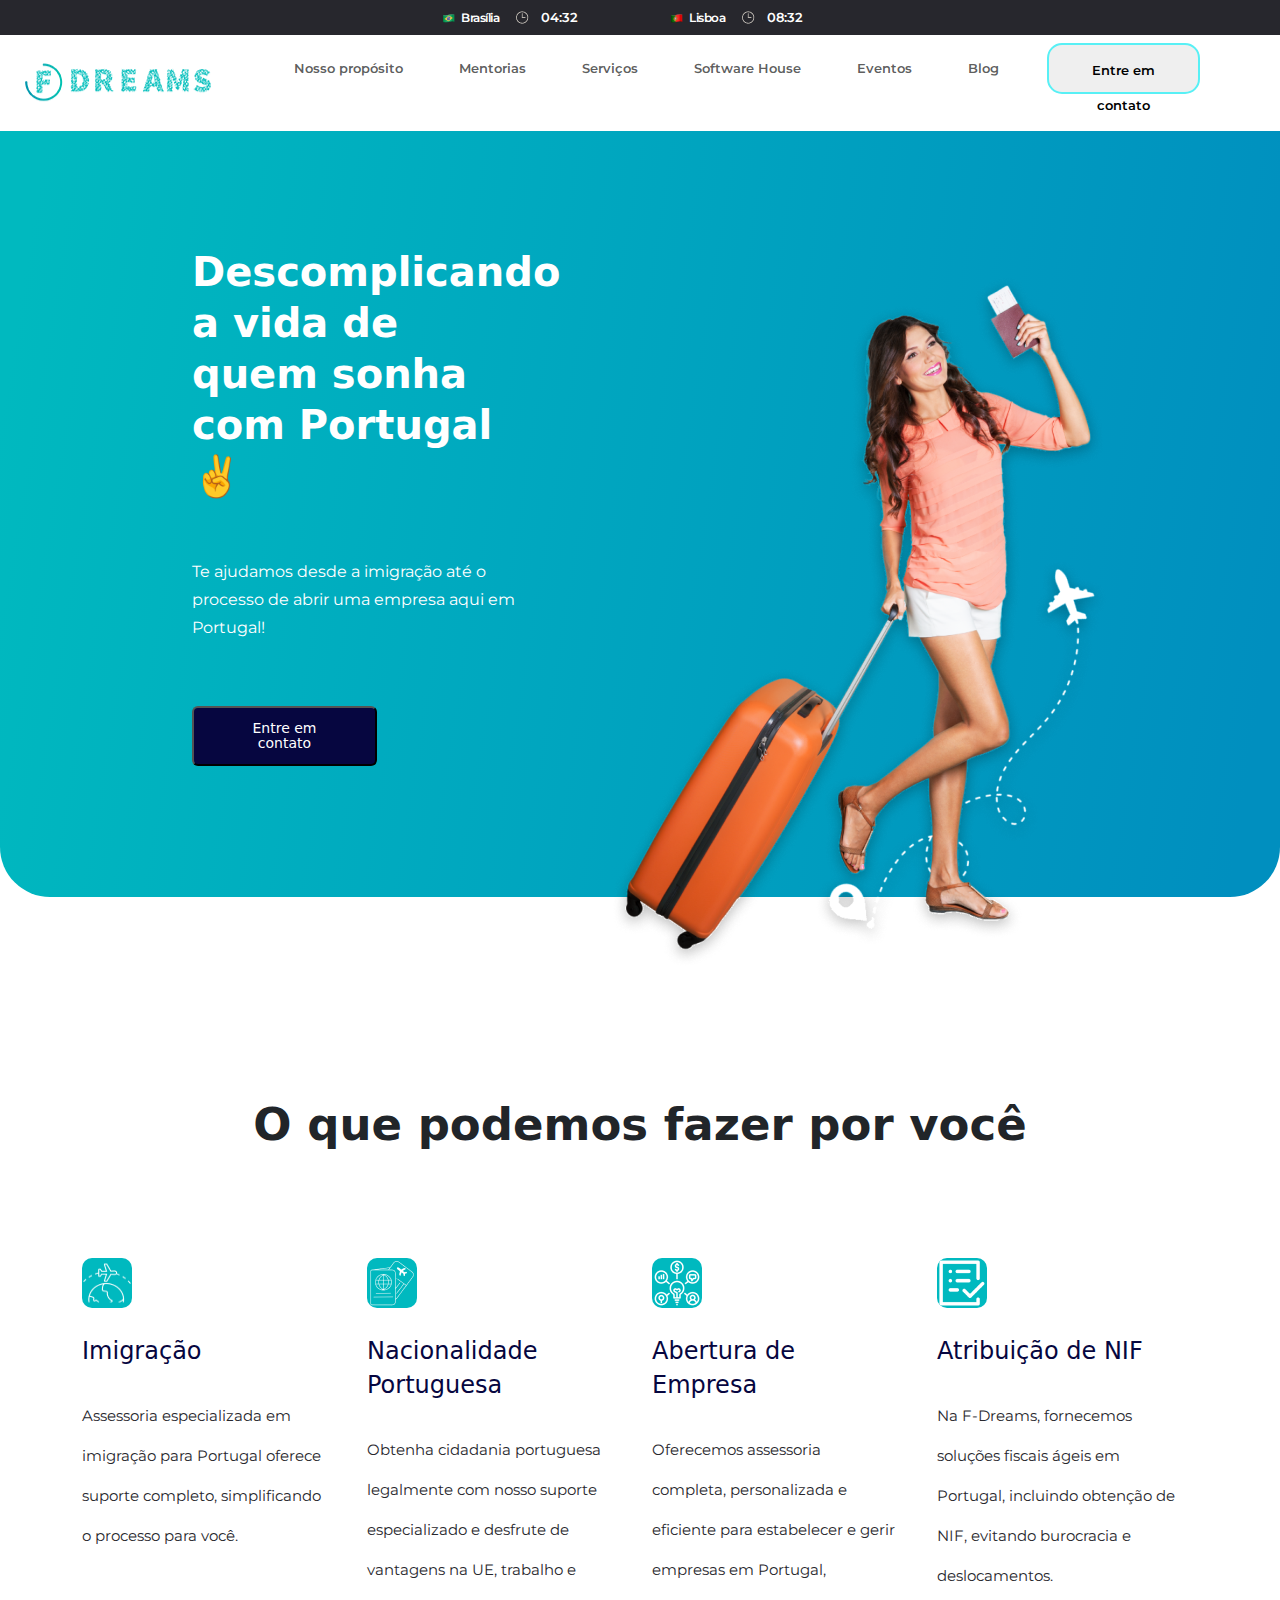
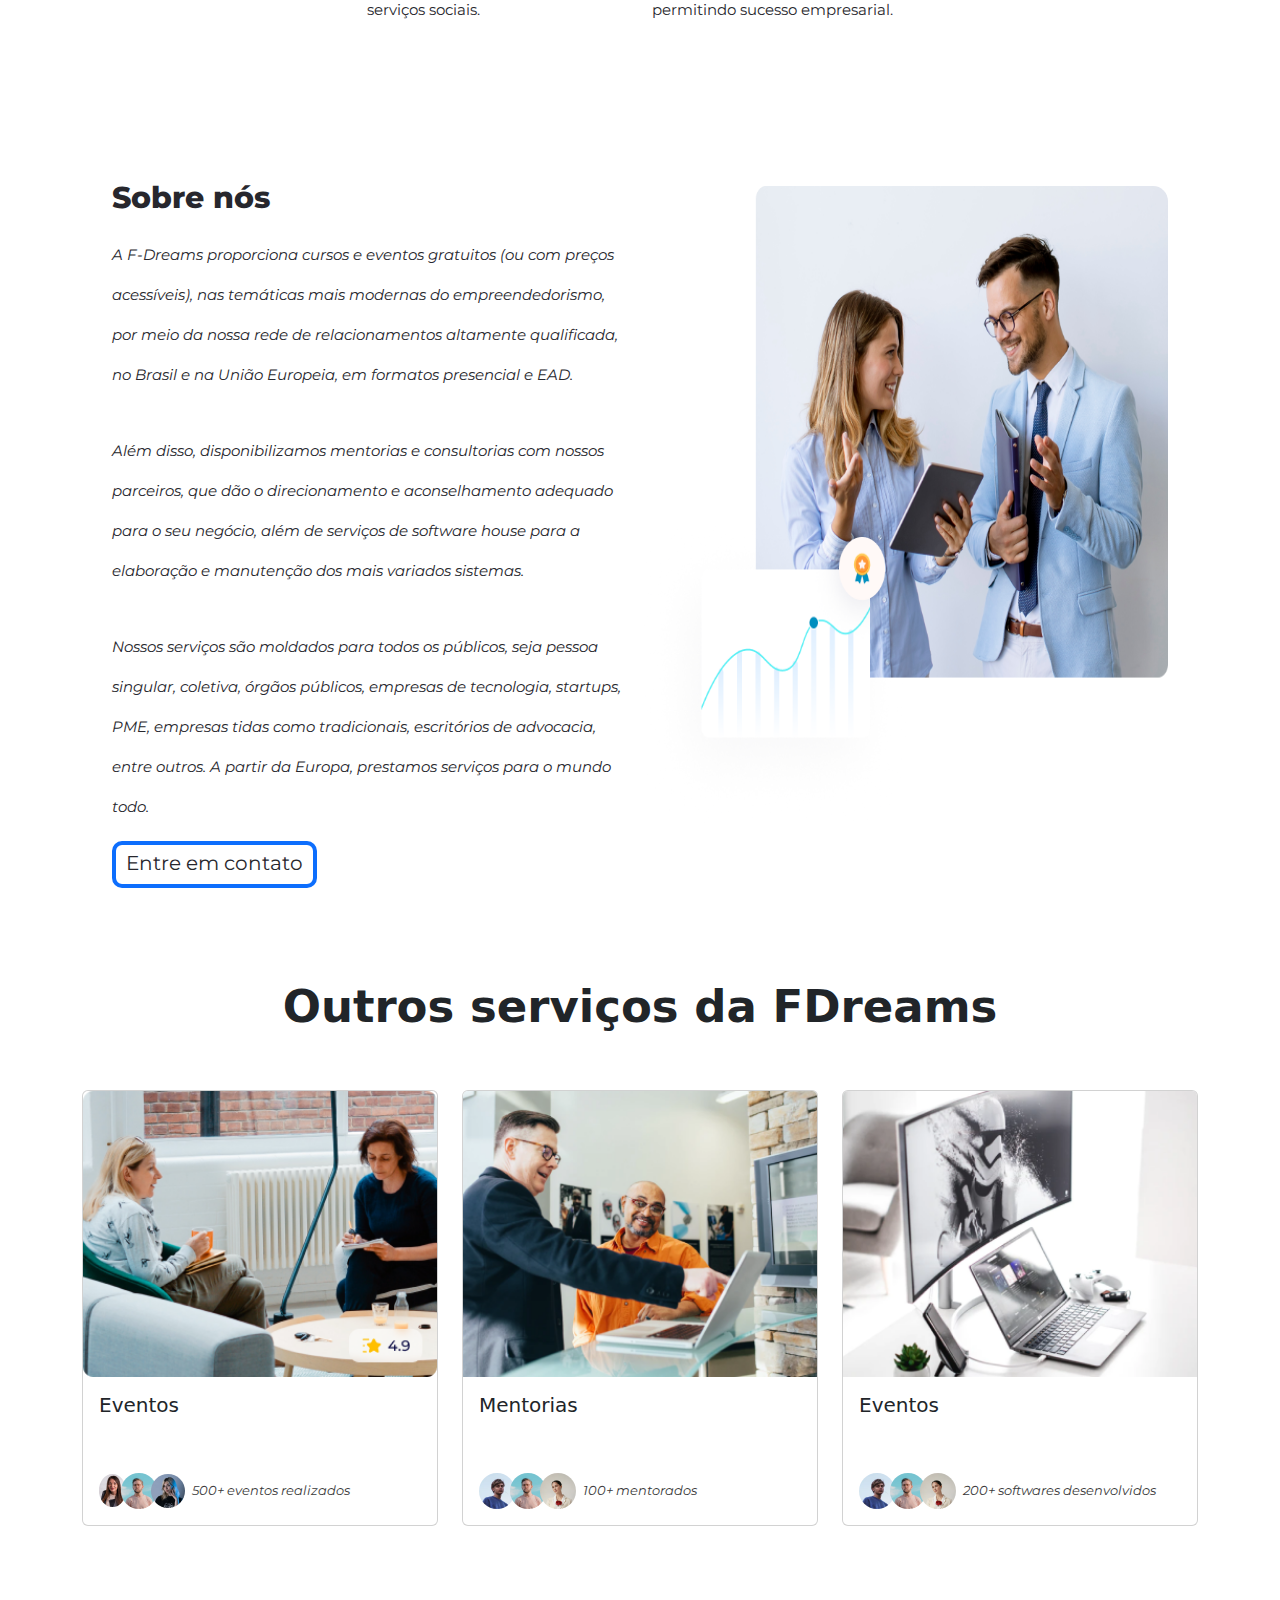
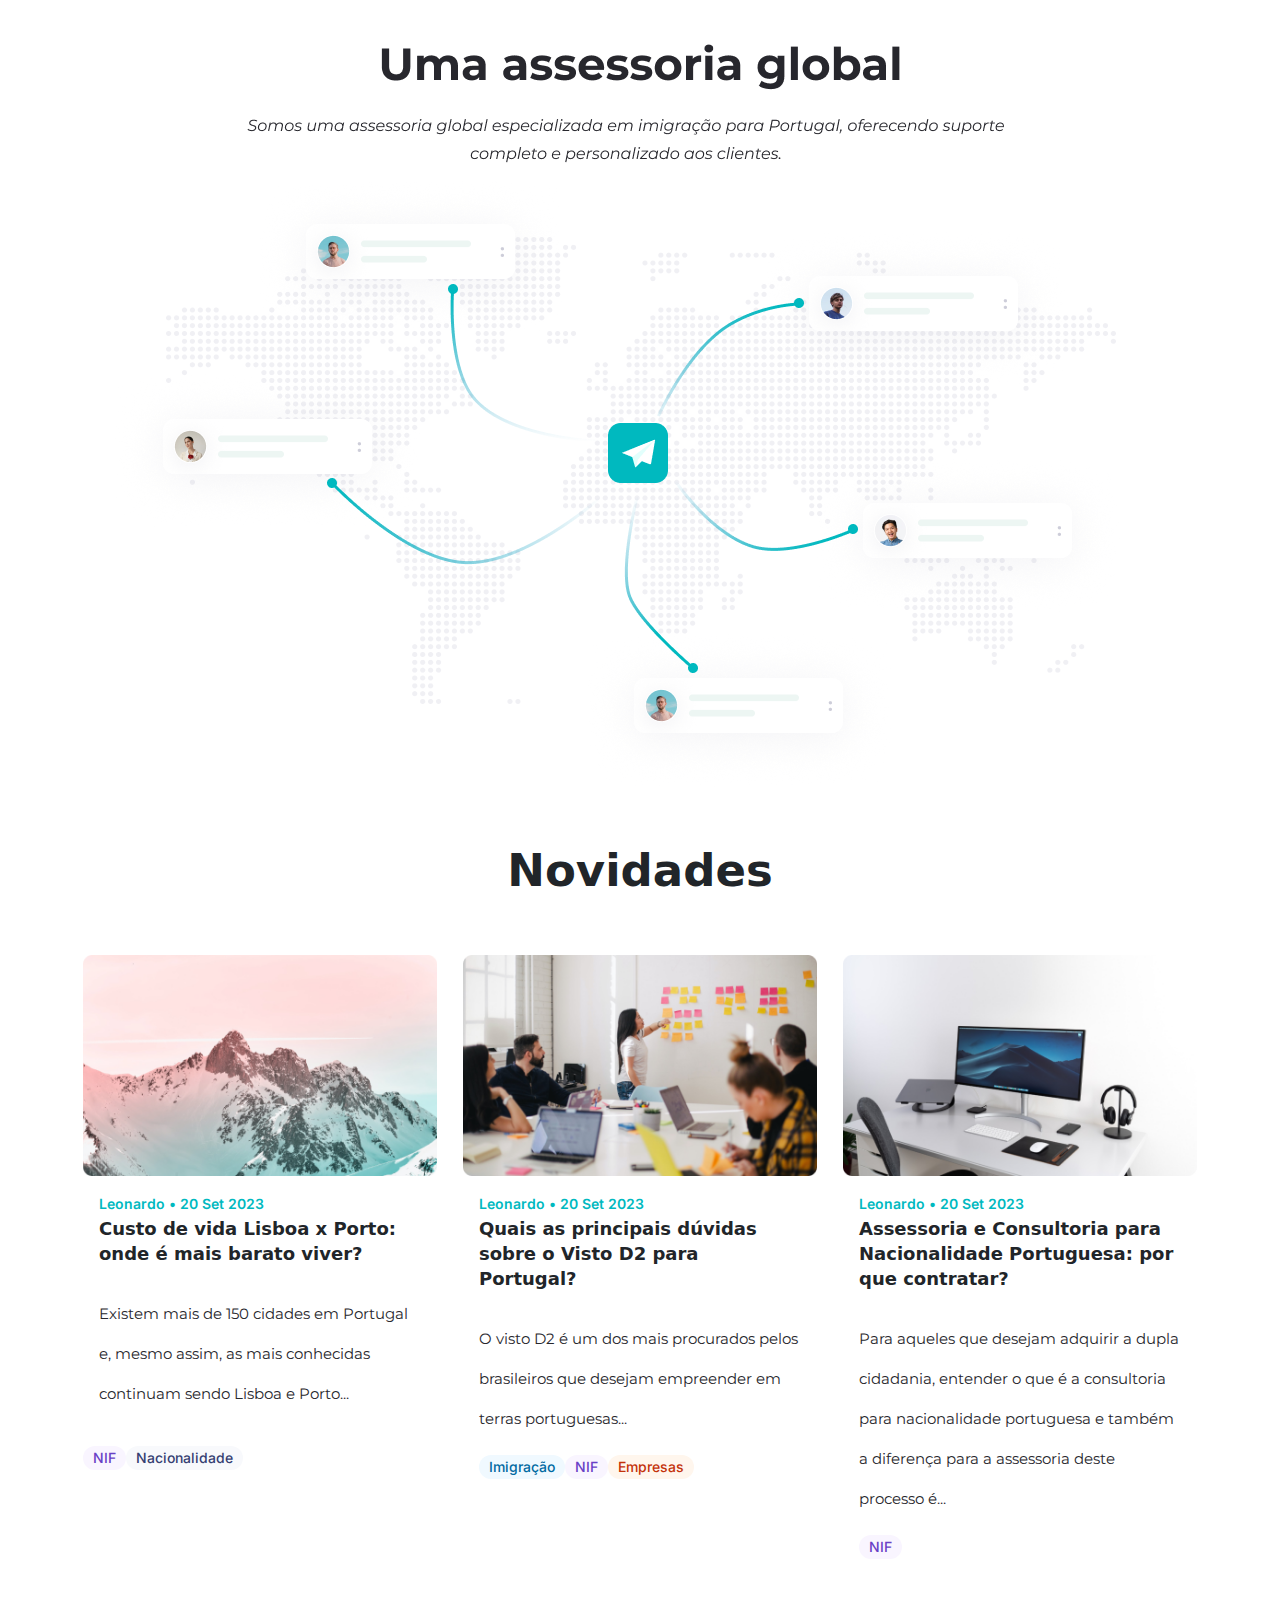
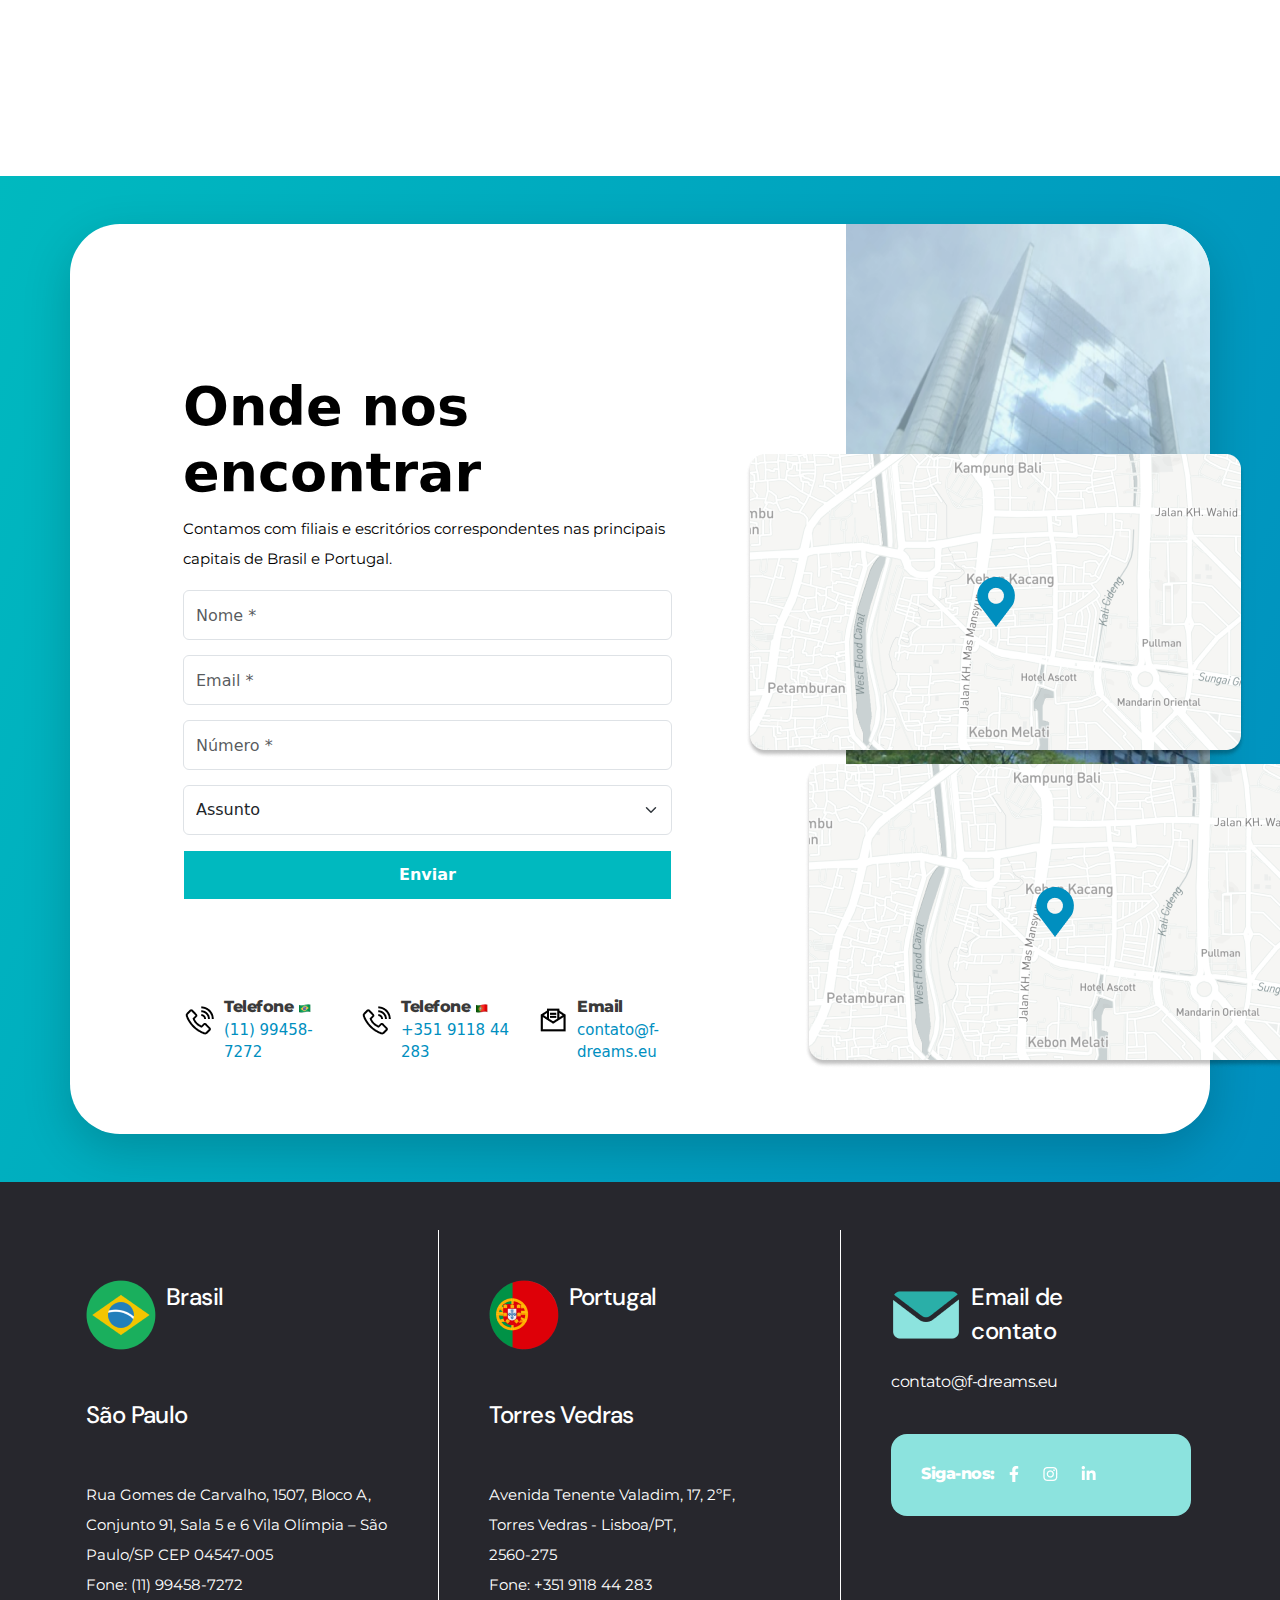
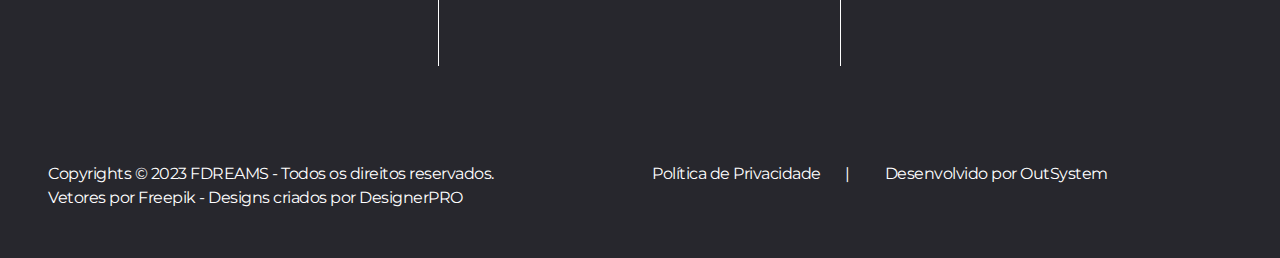
==== commit 33616104: "update" ====
--- a/index.html
+++ b/index.html
@@ -58,7 +58,7 @@
                     <a class="nav-link" href="#">Blog</a>
                   </li>
                   <li class="nav-item">
-                    <button class="btn btn-outline-success me-2" type="button">Entre em contato</button>
+                    <button class="custom-btn me-2" type="button">Entre em contato</button>
                 </li>
                 </ul>
               </div>
--- a/css/style.css
+++ b/css/style.css
@@ -907,4 +907,20 @@
     color: #000000;
 
 
+}
+.custom-btn{
+
+    width: 153px;
+    height: 51px;
+    padding: 8px 16px 8px 16px;
+    border-radius: 15px;
+    border: 2px solid #58F0F5;
+    font-size: 13px;
+    font-weight: 600;
+    line-height: 35px;
+    letter-spacing: 0em;
+    text-align: center;
+
+
+
 }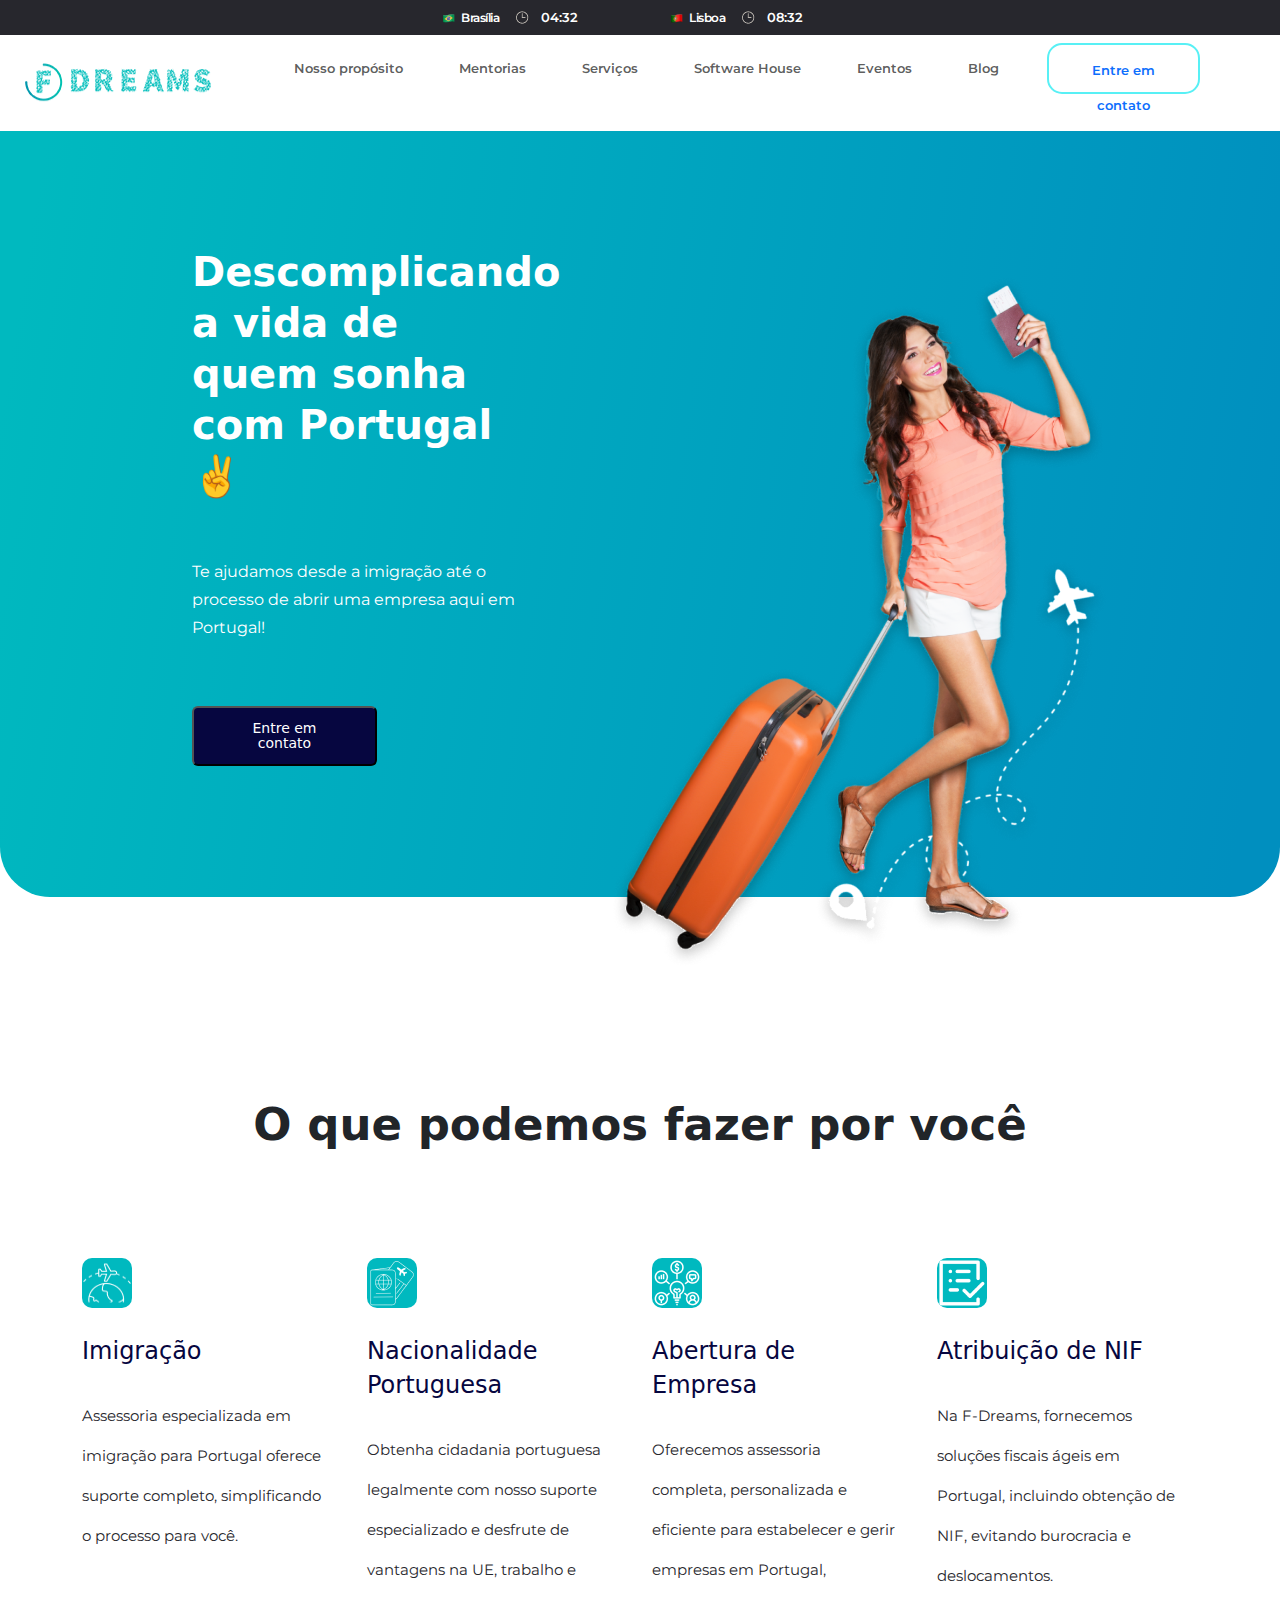
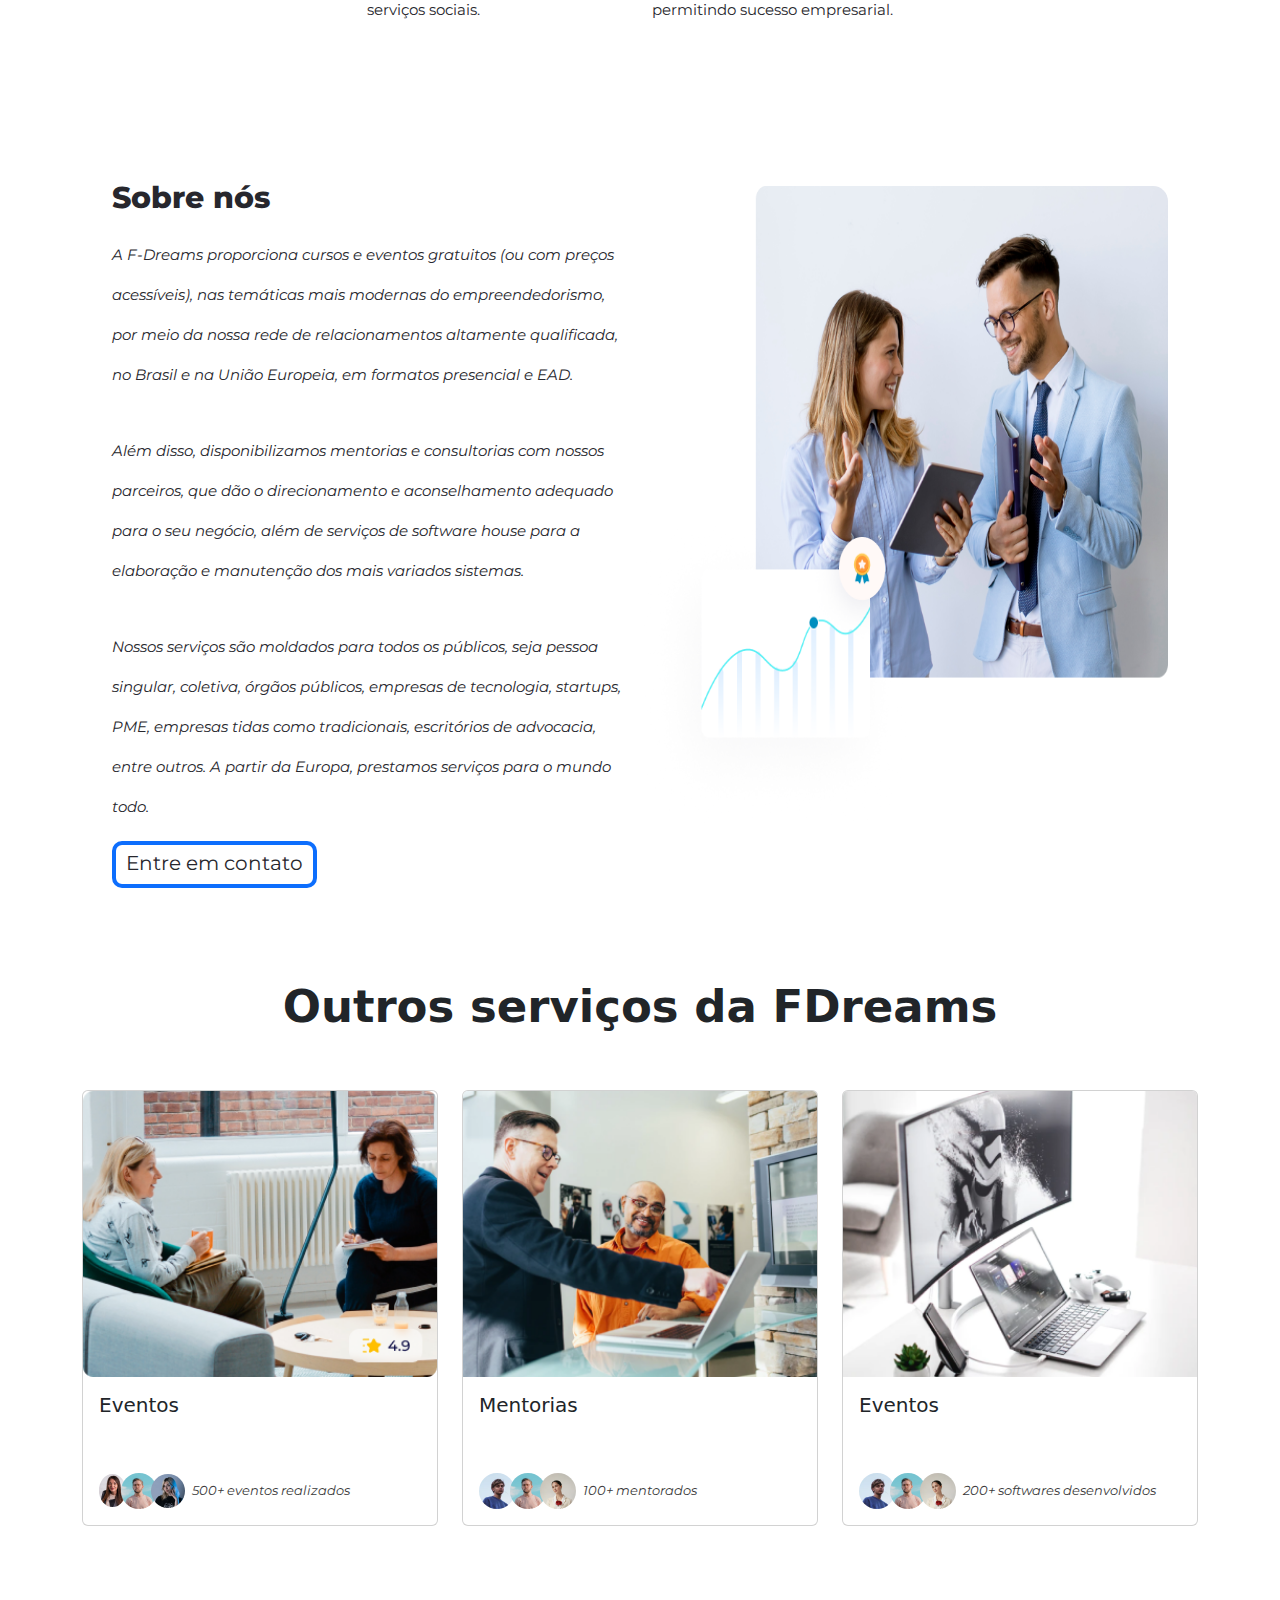
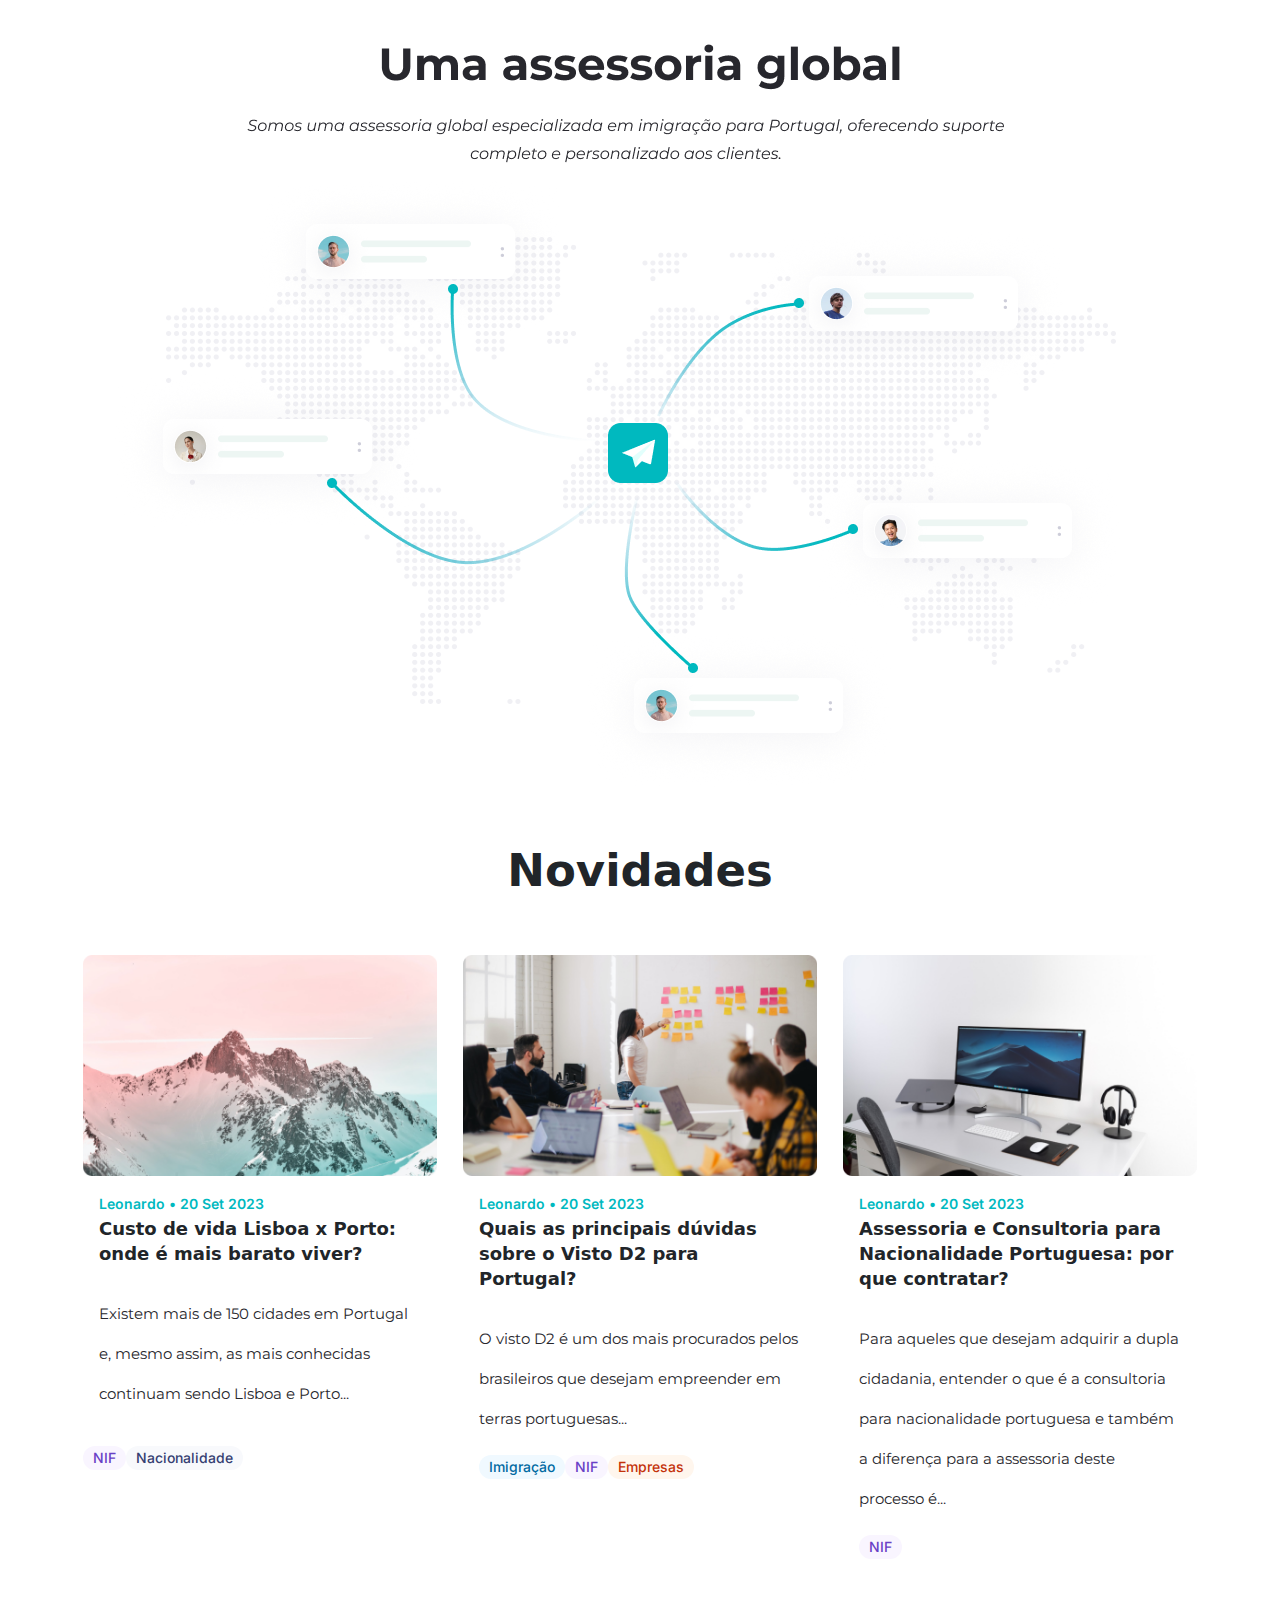
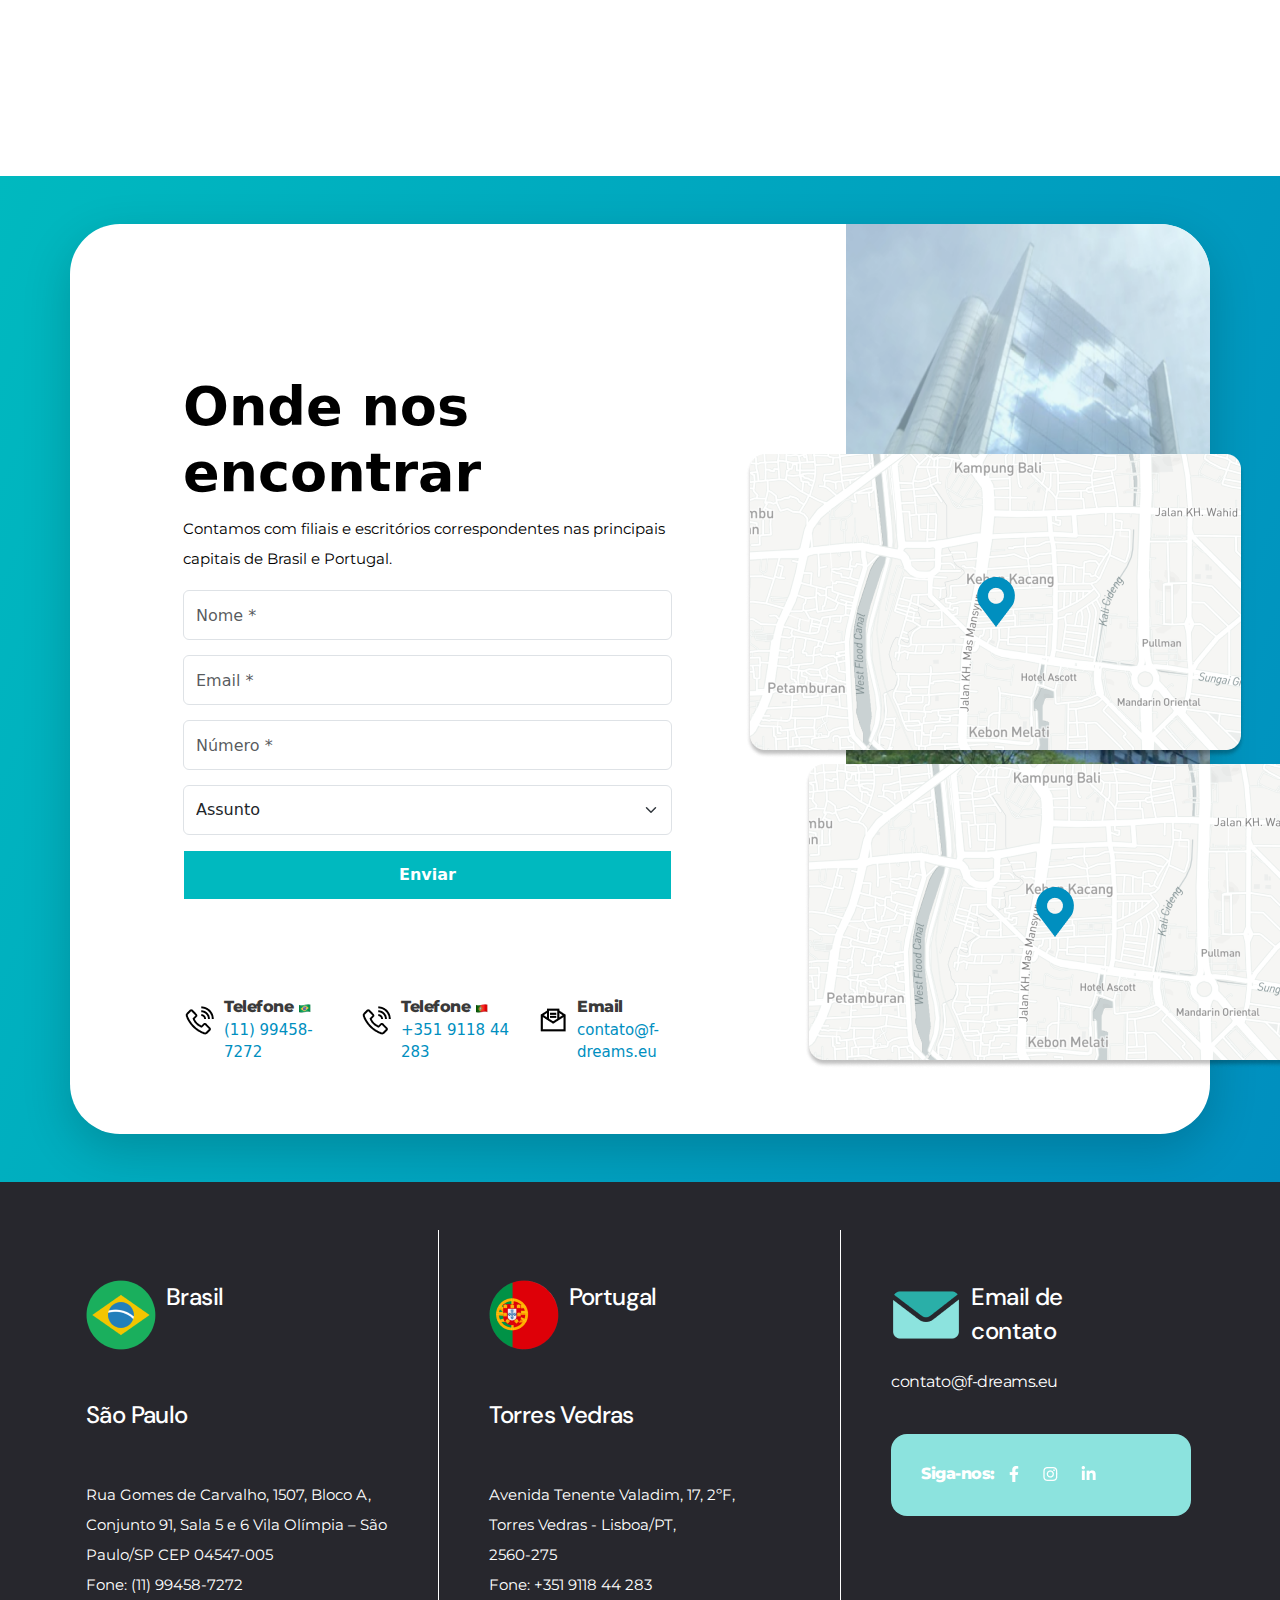
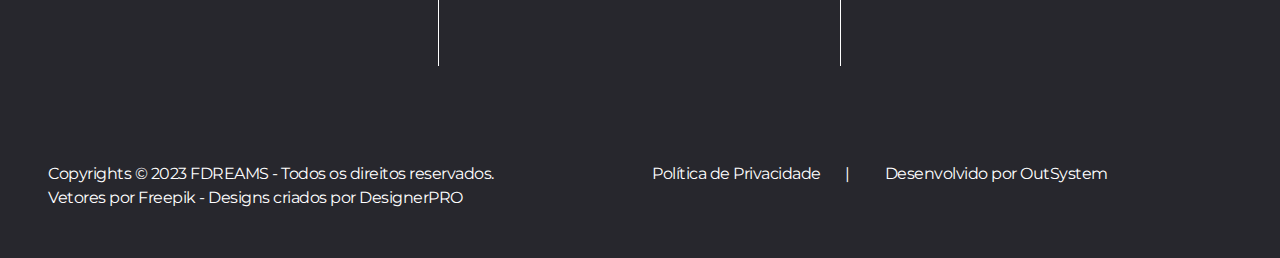
==== commit 12de2384: "mail setup" ====
--- a/index.html
+++ b/index.html
@@ -26,44 +26,43 @@
         </div>
 
     </div>
-    <div class="container-fluid NavBar">
-        <nav class="navbar navbar-expand-lg">
-            <div class="container-fluid">
-              <!-- Logo on the left -->
-              <a class="navbar-brand" href="#">
-                <img src="./images/image 2.png" alt="Your Logo" width="100%">
-              </a>
-              <button class="navbar-toggler" type="button" data-bs-toggle="collapse" data-bs-target="#navbarNav" aria-controls="navbarNav" aria-expanded="false" aria-label="Toggle navigation">
-                <span class="navbar-toggler-icon"></span>
-              </button>
-              <!-- Navigation items on the right -->
-              <div class="collapse navbar-collapse justify-content-end" id="navbarNav">
-                <ul class="navbar-nav">
-                  <li class="nav-item">
-                    <a class="nav-link" href="#">Nosso propósito</a>
-                  </li>
-                  <li class="nav-item">
-                    <a class="nav-link" href="#">Mentorias</a>
-                  </li>
-                  <li class="nav-item">
-                    <a class="nav-link" href="#">Serviços</a>
-                  </li>
-                  <li class="nav-item">
-                    <a class="nav-link" href="#">Software House</a>
-                  </li>
-                  <li class="nav-item">
-                    <a class="nav-link" href="#">Eventos</a>
-                  </li>
-                  <li class="nav-item">
-                    <a class="nav-link" href="#">Blog</a>
-                  </li>
-                  <li class="nav-item">
-                    <button class="custom-btn me-2" type="button">Entre em contato</button>
-                </li>
-                </ul>
-              </div>
-            </div>
-          </nav>
+    <div class="container-fluid NavBar nav-bar-1">
+      <nav class="navbar navbar-expand-lg">
+        <div class="container-fluid">
+          <!-- Logo on the left -->
+          <a class="navbar-brand" href="#">
+            <img src="./images/image 2.png" alt="Your Logo" width="100%">
+          </a>
+          <button class="navbar-toggler" type="button" data-bs-toggle="collapse" data-bs-target="#navbarNav" aria-controls="navbarNav" aria-expanded="false" aria-label="Toggle navigation">
+            <span class="navbar-toggler-icon"></span>
+          </button>
+          <!-- Navigation items on the right -->
+          <div class="collapse navbar-collapse justify-content-end" id="navbarNav">
+            <ul class="navbar-nav">
+              <li class="nav-item">
+                <a class="nav-link" href="nosso-proposito.html">Nosso propósito</a>
+              </li>
+              <li class="nav-item">
+                <a class="nav-link" href="mentorias.html">Mentorias</a>
+              </li>
+              <li class="nav-item">
+                <a class="nav-link" href="servicos.html">Serviços</a>
+              </li>
+              <li class="nav-item">
+                <a class="nav-link" href="software-house.html">Software House</a>
+              </li>
+              <li class="nav-item">
+                <a class="nav-link" href="eventos.html">Eventos</a>
+              </li>
+              <li class="nav-item">
+                <a class="nav-link" href="https://blog.f-dreams.eu">Blog</a>
+              </li>
+              <li class="nav-item">
+                <a class="custom-btn me-2" href="https://blog.f-dreams.eu/contato" type="button">Entre em contato</a>                </li>
+            </ul>
+          </div>
+        </div>
+      </nav>
     </div>
     <div class="container-fluid home-banner-index">
 
--- a/css/style.css
+++ b/css/style.css
@@ -71,7 +71,6 @@
     width: 100vw;
 }
 .card-form{
-
     width: 370px;
     height: 610.97px;
     top: 129.13px;
@@ -82,7 +81,6 @@
     
 }
 .card-body div, span{
-
     font-family: Montserrat;
     font-size: 16px;
     font-weight: 800;
@@ -90,9 +88,6 @@
     letter-spacing: -0.5px;
     text-align: left;
     color: #3A3A3A;
-
-    
-    
 }
 .from-btn{
     width: 100%;
@@ -160,7 +155,6 @@
     margin-right:25px;
 }
 .best-seller-text span{
-
     font-family: Montserrat;
     font-size: 26px;
     font-weight: 800;
@@ -168,12 +162,9 @@
     letter-spacing: 0em;
     text-align: left;
     color: white;
-
 }
 .image-gallary{
-   
     margin-top: 400px;
-
 }
 .image-container {
     position: relative;
@@ -199,7 +190,6 @@
     text-align: center;
 }
 .img-heading{
-
     font-family: Montserrat;
     font-size: 26px;
     font-weight: 800;
@@ -207,14 +197,13 @@
     letter-spacing: 0em;
     text-align: left;
     color: #27272D;
-
 }
 .blue-card-2{
-width: 97%;
-height:160px;
-padding: 50px 70px 50px 70px;
-border-radius: 27px !important;
-background: linear-gradient(93.68deg, #008FBF 6.37%, #00B9BF 100.01%);
+    width: 97%;
+    height:160px;
+    padding: 50px 70px 50px 70px;
+    border-radius: 27px !important;
+    background: linear-gradient(93.68deg, #008FBF 6.37%, #00B9BF 100.01%);
 
 }
 
@@ -227,13 +216,8 @@
     border: 2px;
     gap: 10px;
     background: linear-gradient(96.09deg, #008FBF 13.1%, #00B9BF 92.33%);
- 
-    
-
-
 }
 .card-content span{
-
     font-family: Montserrat;
     font-size: 26px;
     font-weight: 800;
@@ -241,23 +225,18 @@
     letter-spacing: 0em;
     text-align: left;
     color: white;
-    
-
 }
 .card-box-content span{
-
     font-family: Montserrat;
     font-size: 20px;
     font-weight: 400;
     letter-spacing: 0em;
     color: white;
-
 }
 .passport-section{
     margin-top: 140px;
 }
 .img-box img{
-
     width: 100%;
     height: 640px;
     border-radius: 0px 15px 0px 0px;
@@ -293,9 +272,7 @@
 
 }
 .passport-btn{
-
-    margin-left: 50px;
-
+    margin-left: 150px;
 }
 .passport-btn a{
 
@@ -417,38 +394,33 @@
     text-align: center;
 }
 .timeline-head-itmes span{
-
     font-size: 30px;
     font-weight: 800;
     line-height: 14px;
     letter-spacing: -0.5px;
     color: white;
-
-
 }
 .timeline-head-itmes img{
-    
     padding-top: 40px;
-
 }
 .item-num span{
- color:#58F0F5;
-font-size: 60px;
-font-weight: 800;
-line-height: 34px;
-letter-spacing: -0.6000000238418579px;
-text-align: center;
-
+    color:#58F0F5;
+    font-size: 60px;
+    font-weight: 800;
+    line-height: 34px;
+    letter-spacing: -0.6000000238418579px;
+    text-align: center;
 }
 .item-content .item-head span{
-
     font-size: 26px;
     font-weight: 800;
     line-height: 34px;
     letter-spacing: -0.6000000238418579px;
     text-align: left;
     color: #27272D;
-
+}
+.item-content {
+    padding-left: 50px;
 }
 .item-content .item-text span{
 
@@ -529,11 +501,8 @@
     position:relative;
     top: 170px;
     left: 240px;
-   
-    
 }
 .lower-ma-side-content h2{
-
     font-family: Montserrat;
     font-size: 30px;
     font-weight: 800;
@@ -654,8 +623,6 @@
     line-height: 20px;
     letter-spacing: 0em;
     text-align: left;
-    
-    
 }
 .abetura-map1{
     position:absolute;
@@ -675,8 +642,33 @@
     position:relative;
     top: 360px;
     left: 300px;
-   
-    
+}
+
+.service-card {
+    margin: 50px 0;
+}
+
+.img-6-1 {
+    padding-left: 140px !important;
+}
+.img-6-2 {
+    padding-left: 230px !important;
+}
+.mask-grup-img{
+    overflow: hidden !important;
+}
+.mask-grup-img img{
+    height: 100% !important;
+    overflow: hidden;
+}
+
+.social-link {
+    width: 300px;
+    height:82px;
+    padding: 23.2px 79.37px 24.21px 30px;
+    border-radius: 16px;
+    background: #8CE3DE;
+    margin-top: 40px;
 }
 .home-banner-index{
     background: linear-gradient(99.26deg, #00B9BF 3.31%, #008FBF 96.36%);
@@ -920,7 +912,626 @@
     line-height: 35px;
     letter-spacing: 0em;
     text-align: center;
-
-
-
-}+    text-decoration: none;
+
+
+
+}
+
+.home-banner-nif{
+    background-image: url('../images/Hero\ Banner-nif.png');
+    background-size: cover;
+    height: 500px;
+    width: 100vw;
+    background-position-x: center;
+}
+.nif-p-text{
+
+    font-size: 16px;
+    font-weight: 400;
+    line-height: 30px;
+    letter-spacing: 0em;
+    text-align: left;
+    
+}
+.nif-blue-text{
+
+    font-family: Montserrat;
+    font-size: 16px;
+    font-weight: 600;
+    line-height: 30px;
+    letter-spacing: 0em;
+    text-align: left;
+    
+    
+}
+.nif-span-text{
+
+    font-family: Montserrat;
+    font-size: 16px;
+    font-weight: 700;
+    line-height: 30px;
+    letter-spacing: 0em;
+    text-align: left;
+    color: #00B9BF;
+    
+    
+}
+.check-text{
+
+    font-family: DM Sans;
+    font-size: 16px;
+    font-weight: 400;
+    line-height: 30px;
+    letter-spacing: 0em;
+    text-align: left;
+    color: #193766;
+    padding-left: 10px;
+
+}
+.nif-img-box{
+    width: 445px;
+    height: 579px;
+    padding-left: 80px !important;
+}
+.nif-sec2-text p{
+
+    font-size: 20px;
+    font-weight: 400;
+    line-height: 24px;
+    letter-spacing: 0em;
+    text-align: left;
+    color: #000000;
+
+}
+.thank-you-page{
+    background: linear-gradient(122.87deg, #00B9BF 8.22%, #008FBF 98.06%);
+    width: 100vw;
+    height: 100vh;
+    display: flex;
+    align-items: center;
+    justify-content: center;
+    
+}
+.page-content h1{
+ 
+    font-size: 45px;
+    font-weight: 800;
+    line-height: 42px;
+    letter-spacing: 0em;
+    text-align: center;
+    color: #FFFFFF;
+
+    
+}
+.page-content span{
+ 
+    
+    font-size: 45px;
+    font-weight: 400;
+    line-height: 42px;
+    letter-spacing: 0em;
+    text-align: center;
+    color: #FFFFFF;
+}
+.page-content h5{
+
+    font-size: 30px;
+    font-weight: 400;
+    line-height: 42px;
+    letter-spacing: 0em;
+    text-align: center;
+    color: #FFFFFF;
+    padding-top: 50px;
+    padding-bottom: 50px;
+}
+.btn-box {
+    display: flex;
+    justify-content: center;
+    align-items: center;
+    padding: 10px;
+ 
+
+}
+.thank-you-page-btn{
+    width: 272px;
+    height: 62px;
+    padding: 10px 20px 10px 20px;
+    border-radius: 10px;
+    margin: 15px;
+    font-size: 25px;
+    font-weight: 400;
+    line-height: 42px;
+    letter-spacing: 0em;
+    color: #00B9BF;
+    text-align: center;
+    border: 1px solid white;
+
+}
+.home-banner-consult{
+    background-image: url('../images/Hero\ Bannerconsult.png');
+    background-size: cover;
+    height: 500px;
+    width: 100vw;
+    background-position-x: center;
+}
+.consult-img-box{
+    width: 566px;
+    height: 675px;
+}
+.consult-blue-text{
+    font-size: 11px;
+    font-weight: 700;
+    line-height: 20px;
+    letter-spacing: 0.2em;
+    text-align: left;
+    color: #00B9BF;
+    padding-bottom: 10px;
+}
+.blue-tags-consult{
+    width: 104px;
+    height:42px;
+    padding: 5px 10px 5px 10px;
+    border-radius: 15px;
+    background-color: #00B9BF;
+    text-align: center;
+    margin-right: 10px;
+
+}
+.blue-tags-consult span{
+    
+    font-size: 16px;
+    font-weight: 500;
+    line-height: 32px;
+    letter-spacing: 0em;
+    text-align: center;
+    color: #FFFFFF;
+
+}
+.blue-tag-group1{
+      display: flex;
+
+}
+.blue-tag-group2{
+      display: flex;
+      margin-top: 10px;
+
+}
+.blue-tags-consult2{
+    width: 288px;
+    height:42px;
+    padding: 5px 10px 5px 10px;
+    border-radius: 15px;
+    background-color: #00B9BF;
+    text-align: center;
+    margin-right: 10px;
+}
+.blue-tags-consult2 span{
+    
+    font-size: 16px;
+    font-weight: 500;
+    line-height: 32px;
+    letter-spacing: 0em;
+    text-align: center;
+    color: #FFFFFF;
+}
+.owl-nav{
+    position: absolute;
+    top: -80px;
+    right: 0;
+}
+.owl-card .card-img-top{
+    width: 400px;
+    height: 220px;
+    border-radius: 20px 20px 0px 0px;
+    
+}
+.right-up-arrow{
+    width: 30px !important;
+    height: 24px;
+ 
+
+}
+.owl-card-text{
+
+    font-size: 14px;
+    font-weight: 400;
+    line-height: 17px;
+    letter-spacing: 0em;
+    text-align: left;
+    color: #3A3A3A;
+
+}
+.owl-card-heading{
+
+    font-size: 20px;
+    font-weight: 700;
+    line-height: 24px;
+    letter-spacing: 0em;
+    text-align: left;
+    color: #3A3A3A;
+    
+
+}
+.owl-card{
+    height:600px !important; 
+    border: 1px solid rgba(194, 194, 194, 0.692) !important;
+    border-radius:  20px 20px 0px 0px !important; 
+
+}
+.link-div{
+    position: absolute;
+    bottom: 30px;
+}
+.tell {
+    padding-left:150px;
+    padding-top: 50px;
+}
+.table-responsive {
+    width: 450px;
+}
+.passport-section-img img {
+    width: 100%;
+}
+.map2 img {
+    width: 100%;
+}
+.que-sec {
+    padding-top: 25rem; 
+    padding-left: 10rem !important;
+    padding-right: 10rem !important;
+}
+.nif-section {
+    padding-top: 10rem;
+    padding-left: 10rem !important;
+    padding-right: 10rem !important;
+}
+@media only screen and (max-width: 1400px){
+    .card-form{
+        left: 850px;
+    }
+}
+@media only screen and (max-width: 1370px){
+    .img-6-1 {
+        padding-left: 140px !important;
+    }
+    .img-6-1 img {
+        width: 400px;
+    }
+    .img-6-2 {
+        padding-left: 200px !important;
+    }
+    .img-6-2 img {
+        width: 400px;
+    }
+}
+@media only screen and (max-width: 1250px){
+    .card-form{
+        left: 700px;
+    }
+    .blue-card{
+        width: 560px;
+        height:178.72px;
+        left: 100px;
+    }
+    .best-seller-text span{
+        font-size: 22px;
+        font-weight: 700;
+    }
+    .timeline-head-itmes img{
+        width: 100%;
+    }
+    .item-content .item-head span{
+        font-size: 20px;
+        font-weight: 700;
+    }
+    .item-num span{
+        font-size: 50px;
+        font-weight: 700;
+    }
+    .item-content {
+        padding-left: 30px;
+    }
+}
+
+@media only screen and (max-width: 1200px){
+    .img-6-1 {
+        padding-left: 140px !important;
+    }
+    .img-6-1 img {
+        width: 300px;
+    }
+    .img-6-2 {
+        padding-left: 150px !important;
+    }
+    .img-6-2 img {
+        width: 300px;
+    }
+}
+@media only screen and (max-width: 1180px){
+    .item-content .item-head span{
+        font-size: 18px;
+        font-weight: 700;
+    }
+    .item-num span{
+        font-size: 40px;
+        font-weight: 700;
+    }
+    .item-content {
+        padding-left: 25px;
+    }
+}
+@media only screen and (max-width: 1100px){
+    .abetura-map1-icon {
+        left: 70px;
+        display: inline;
+    }
+    .abetura-map2-icon, .map2-icon {
+        left: 250px;
+        display: inline;
+    }
+    .card-form{
+        left: 600px;
+    }
+    .blue-card{
+        width: 480px;
+        height:178.72px;
+        left: 80px;
+        padding: 30px;
+    }
+    .best-seller-text span{
+        font-size: 22px;
+        font-weight: 700;
+    }
+    .social-link {
+        width: 200px;
+        height:82px;
+        padding: 23.2px 79.37px 24.21px 30px;
+        border-radius: 16px;
+        background: #8CE3DE;
+        margin-top: 40px;
+    }
+    .social-link img {
+        width: 100%;
+    }
+    .que-sec {
+        padding-top: 25rem; 
+        margin-top: 500px;
+        padding-left: 5rem !important;
+        padding-right: 5rem !important;
+    }
+}
+@media only screen and (max-width: 1000px){
+    .card-form{
+        width: 100%;
+        top: 560px;
+        left: 0;
+        margin: 5px;
+    }
+    .blue-card{
+        width: 100%;
+        height:178.72px;
+        left: 0;
+        padding: 30px;
+        margin: 640px 20px 20px 20px;
+    }
+    .image-gallary {
+        margin-top: 900px;
+    }
+    .best-seller-text span{
+        font-size: 22px;
+        font-weight: 700;
+    }
+}
+@media only screen and (max-width: 992px){
+    .blue-card {
+        margin: 640px 0px 0px 0px;
+    }
+    .nav-bar-1 {
+        z-index: 999;
+        position: absolute; 
+        background-color: white !important;
+    }
+    .home-banner-abetura, .home-banner {
+        margin-top: 50px;
+    }
+    .section-2{
+        width: 100% !important;
+        height: 920px;
+        margin: 20px;
+    }
+    .card-content span{
+        font-size: 22px;
+        font-weight: 700;
+    }
+    .blue-card-2{
+        width: 100%;
+        padding: 30px;
+    }
+    .card-box-content{
+        width:350px;
+        margin-left: 20px;
+    }
+    .card-box-content span{
+        font-size: 16px;
+    }
+    .img-6-1 {
+        padding-left: 140px !important;
+    }
+    .img-6-1 img {
+        width: 300px;
+    }
+    .img-6-2 {
+        padding-left: 140px !important;
+        margin-top: 20px !important;
+    }
+    .img-6-2 img {
+        width: 300px;
+    }
+    .table-responsive {
+        width: 400px;
+    }
+    .que-sec {
+        padding-top: 25rem; 
+        margin-top: 500px;
+        padding-left: 5rem !important;
+        padding-right: 5rem !important;
+    }
+    .nif-section {
+        padding-top: 10rem;
+        padding-left: 10px !important;
+        padding-right: 0 !important;
+    }
+}
+@media only screen and (max-width: 767px){
+    .section-2{
+        height: 1230px;
+    }
+    .blue-card-2{
+        width: 100%;
+        height:160px;
+        padding: 30px;
+    }
+    .card-content span{
+        font-size: 20px;
+        font-weight: 700;
+    }
+    .global-text-design{
+        font-size: 26px;
+        font-weight: 700;
+        margin-bottom: 30px;
+    }
+    .lower-ma-side-content {
+        margin-top: 1000px !important;
+    }
+    .content-text{
+        padding: 50px;
+    }
+    .img-6-1 {
+        padding-left: 140px !important;
+        margin-top: 100px !important;
+    }
+    .mask-grup-img img{
+        display: none;
+    }
+    .image-gallary {
+        margin-top: 950px;
+    }
+    .passport-section-img {
+        left: 0;
+    }
+    .que-sec {
+        padding-top: 25rem; 
+        margin-top: 480px;
+        padding-left: 20px !important;
+        padding-right: 0 !important;
+    }
+}
+@media only screen and (max-width: 700px){
+	.img-6-1 {
+        padding-left: 140px !important;
+    }
+    .img-6-1 img {
+        width: 300px;
+    }
+    .img-6-2 {
+        padding-left: 140px !important;
+        margin-top: 20px !important;
+    }
+    .img-6-2 img {
+        width: 300px;
+    }
+    .passport-btn {
+        margin-left: 50px;
+    }
+    .nif-img-box img{
+        width: 90%;
+        padding-left: 0 !important;
+    }
+}
+@media only screen and (max-width: 590px){
+	.img-6-1 {
+        padding-left: 100px !important;
+    }
+    .img-6-2 {
+        padding-left: 100px !important;
+        margin-top: 20px !important;
+    }
+    .passport-section-img {
+        left: -52px;
+    }
+    
+    
+}
+@media only screen and (max-width: 550px){
+	.image-gallary {
+        margin-top: 990px;
+    }
+    .passport-section-img {
+        left: -82px;
+    }
+}
+@media only screen and (max-width: 515px){
+	.img-6-1 {
+        padding-left: 50px !important;
+    }
+    .img-6-2 {
+        padding-left: 50px !important;
+        margin-top: 20px !important;
+    }
+    .passport-btn {
+        margin-left: 50px;
+    }
+    .abetura-map2 img {
+        width: 100%;
+    }
+    .abetura-map2-icon {
+        left: 221px;
+        display: inline;
+    }
+    .map2-icon {
+        left: 168px;
+        display: inline;
+    }
+    .img-6-1 img {
+        width: 200px;
+    }
+    .img-6-2 img {
+        width: 200px;
+    }
+    .tell {
+        padding-left: 100px;
+    }
+}
+@media only screen and (max-width: 480px){
+	.image-gallary {
+        margin-top: 1040px;
+    }
+    .passport-btn a span {
+        font-size: 15px;
+    }
+    .image-gallary {
+        margin-top: 1123px;
+    }
+    .table-responsive {
+        width: 300px;
+    }
+}
+@media only screen and (max-width: 425px){
+	.tell {
+        padding-left: 70px;
+    }
+    .service-card img{
+        width: 90%;
+    }
+    .global-text-design-bottom-sec {
+        font-size: 30px;
+    }
+}
+@media only screen and (max-width: 390px){
+	
+    .image-gallary {
+        margin-top: 1120px;
+    }
+}
+
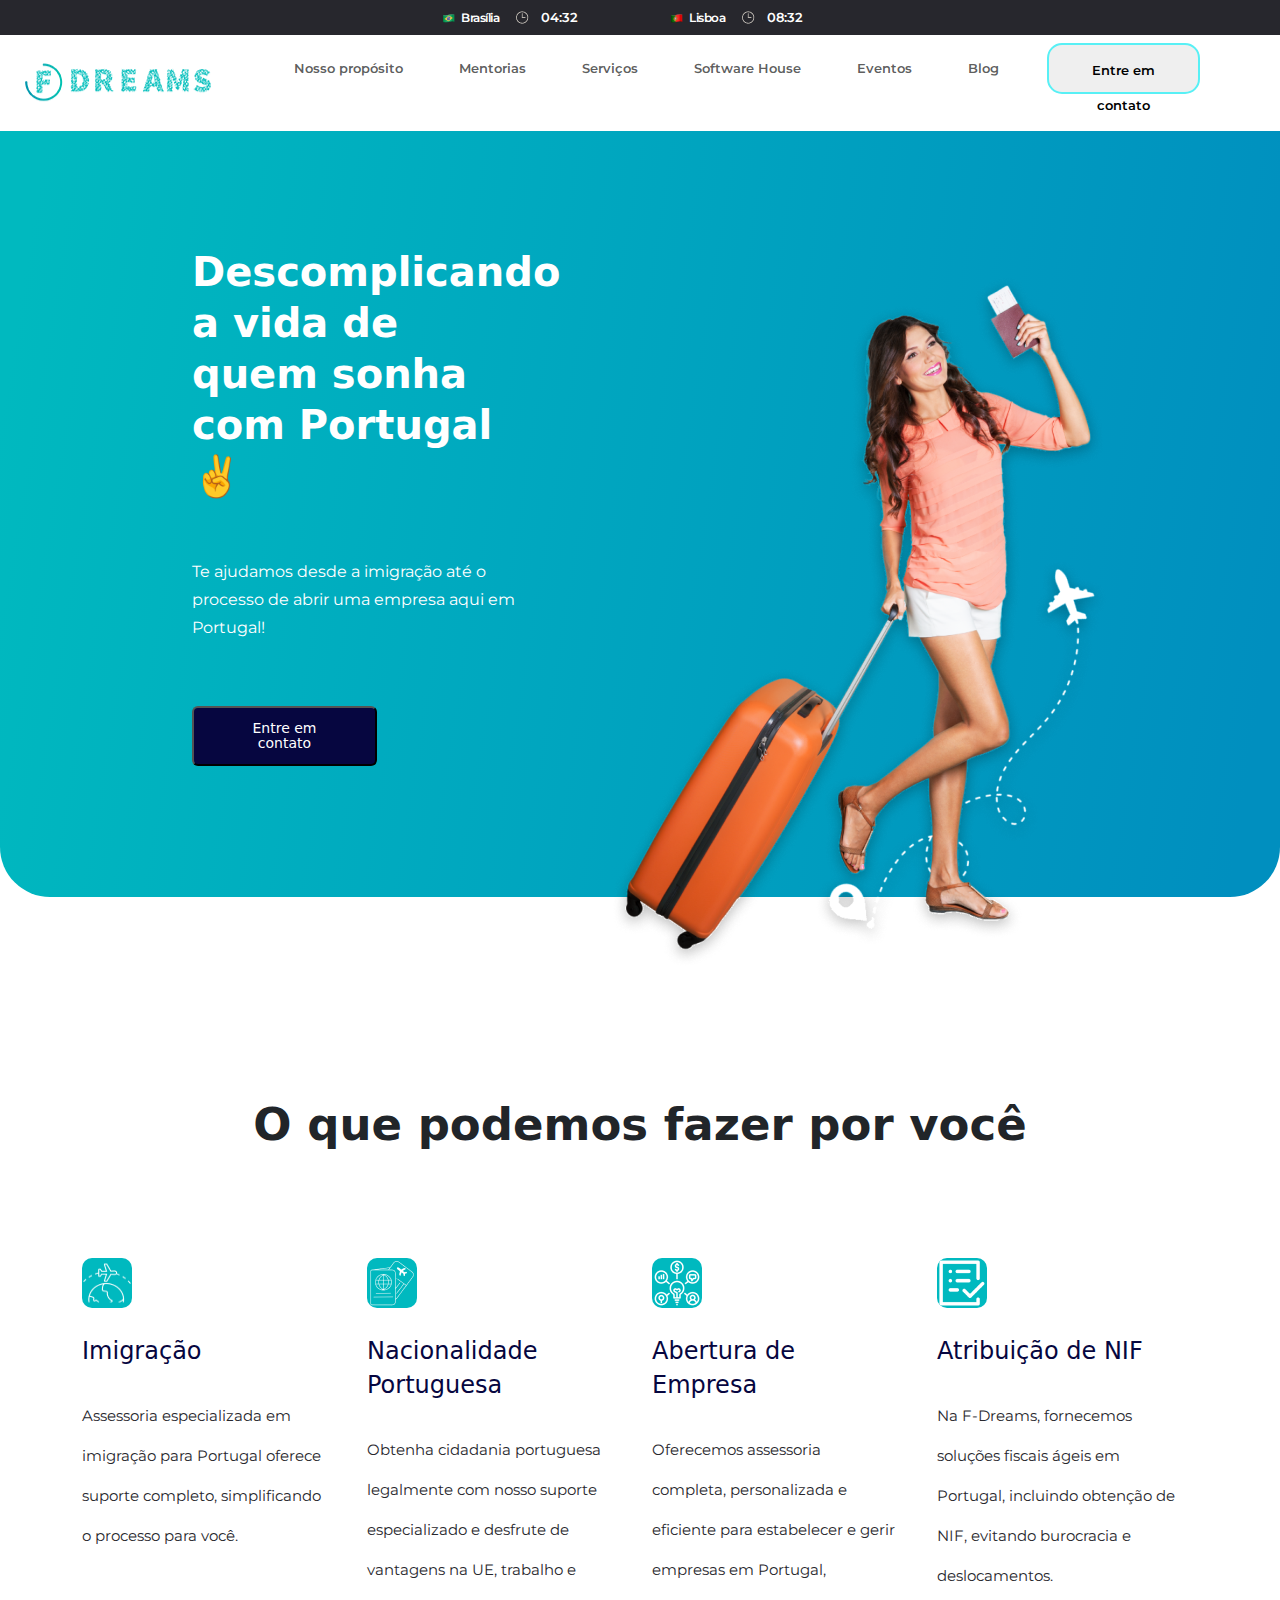
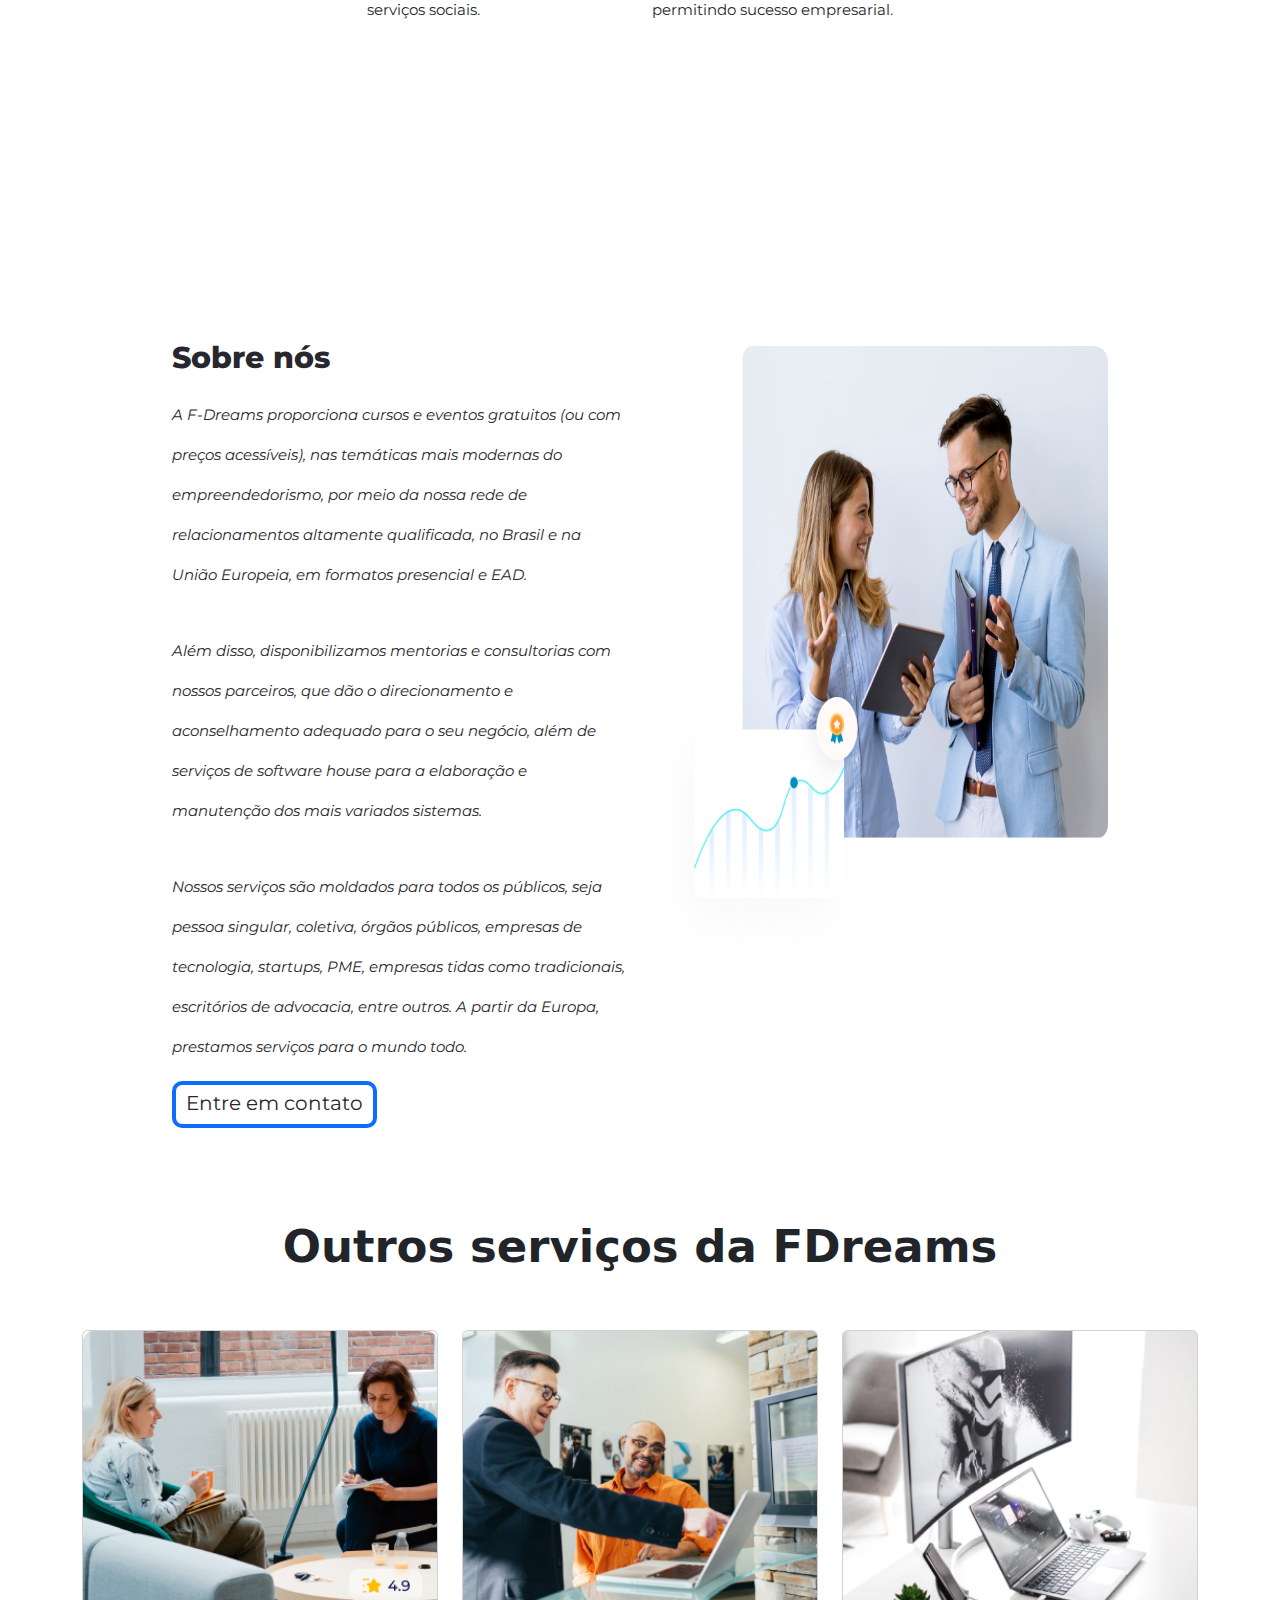
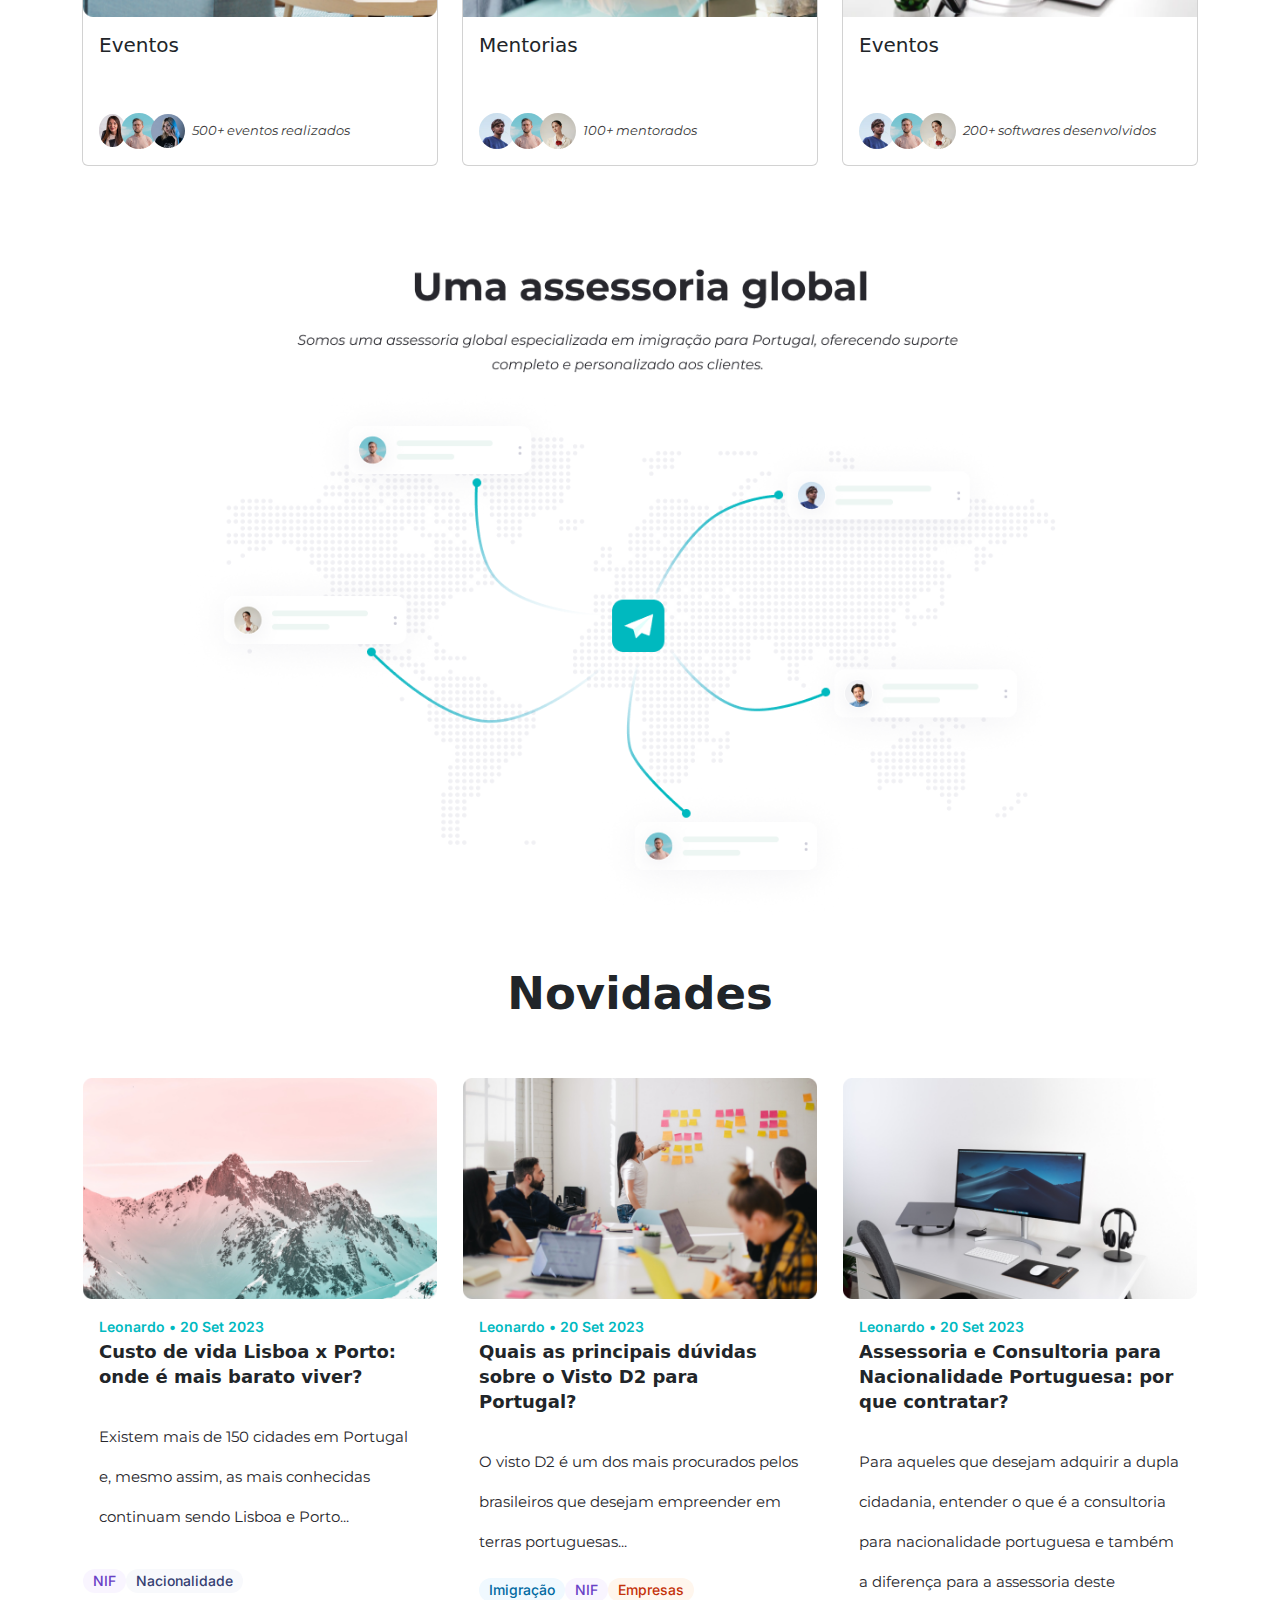
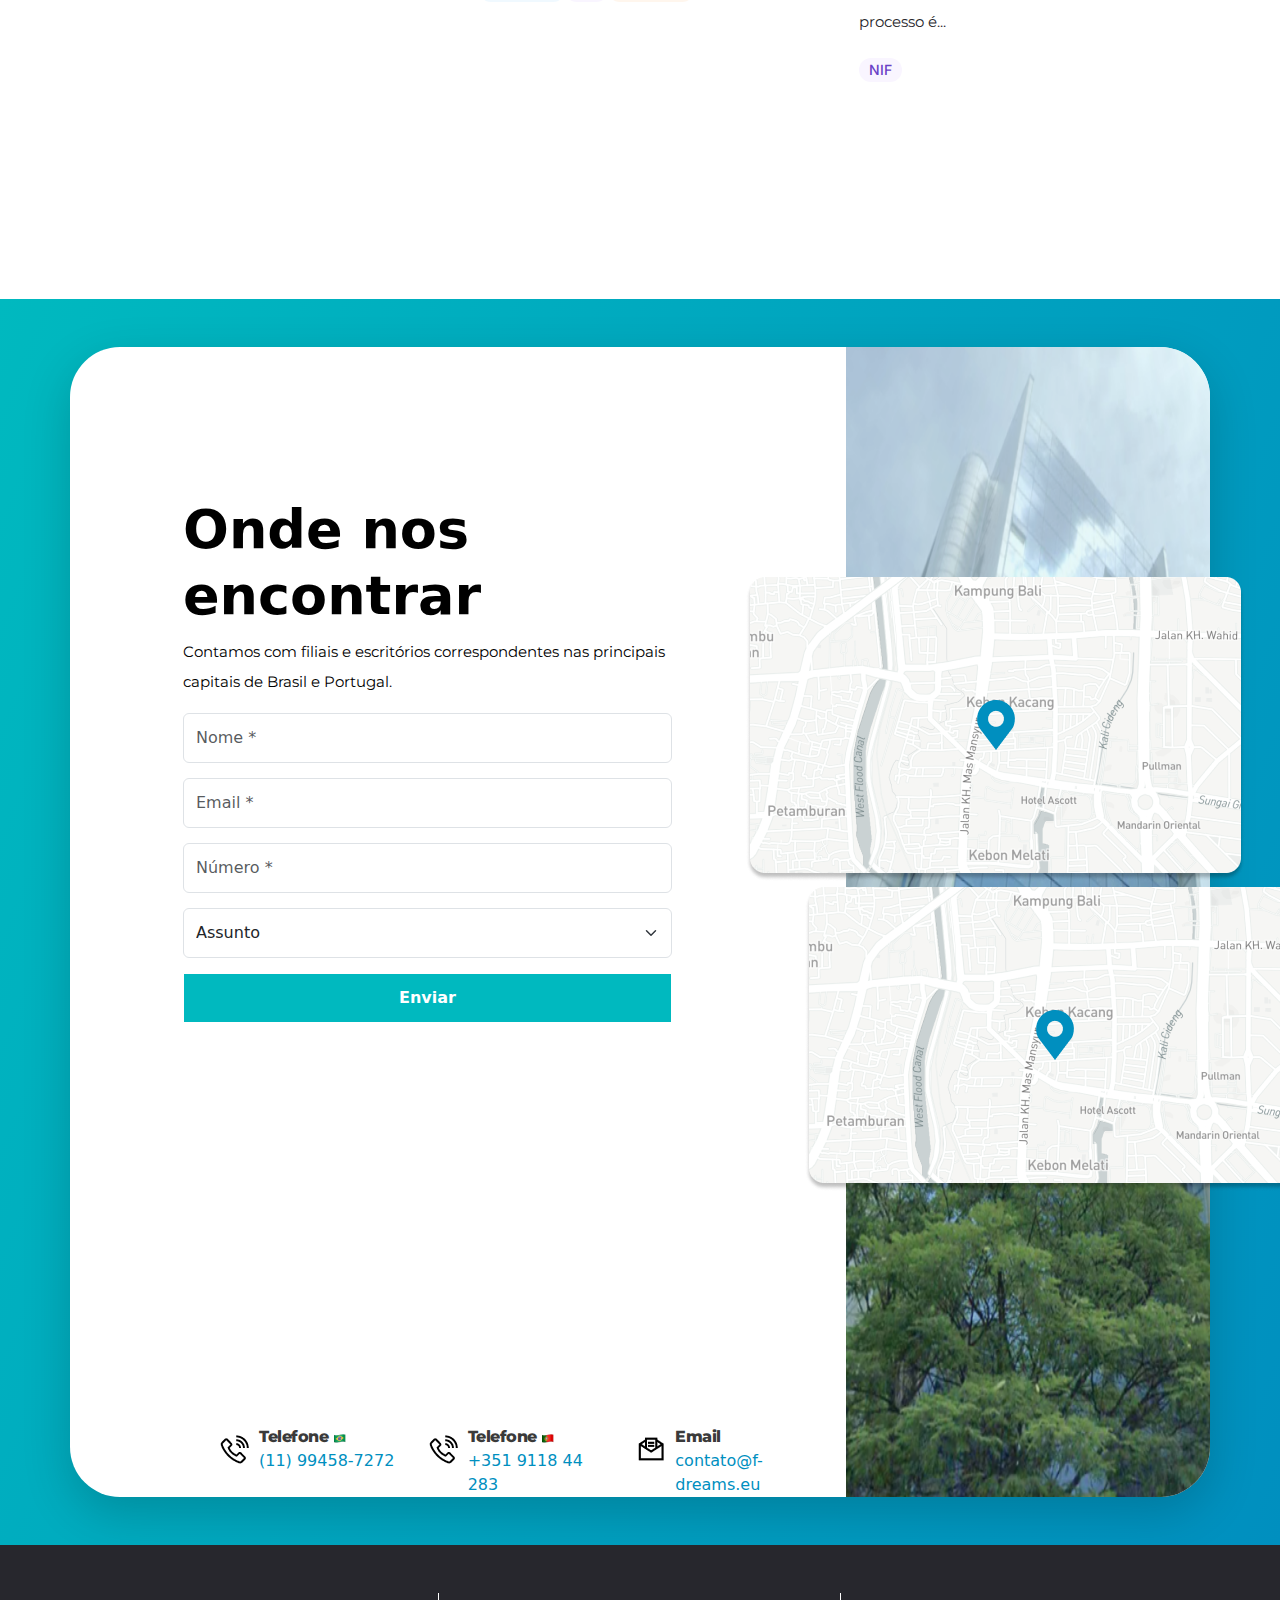
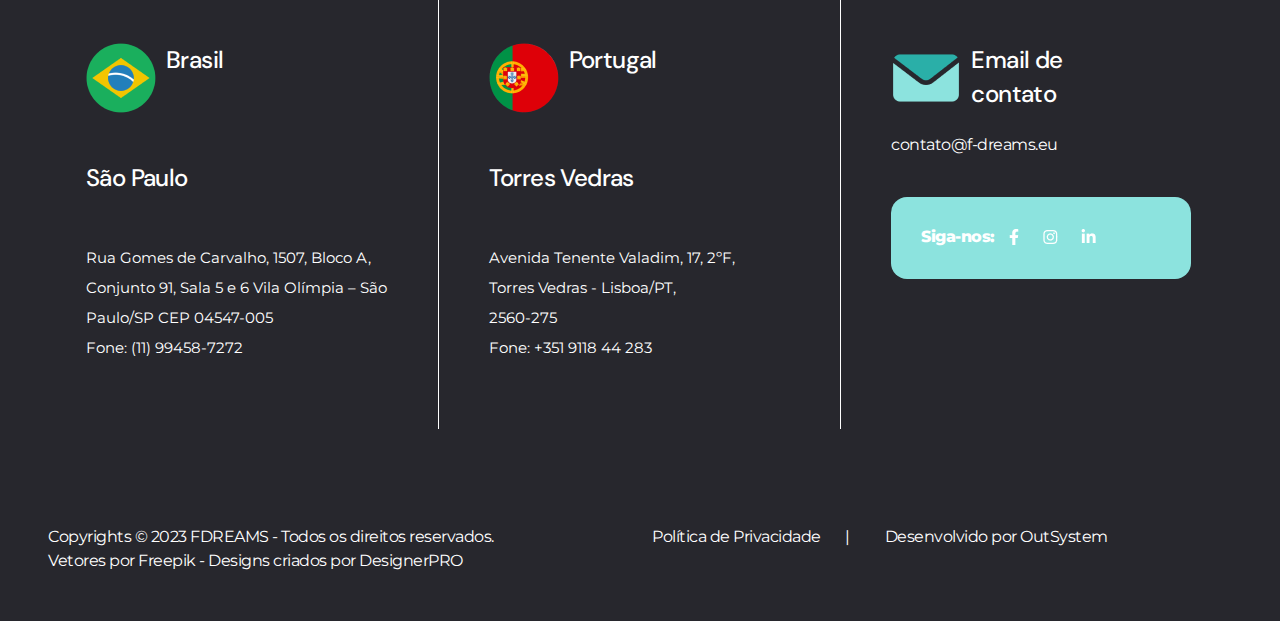
==== commit f2748582: "5th page ready" ====
--- a/index.html
+++ b/index.html
@@ -27,42 +27,43 @@
 
     </div>
     <div class="container-fluid NavBar nav-bar-1">
-      <nav class="navbar navbar-expand-lg">
-        <div class="container-fluid">
-          <!-- Logo on the left -->
-          <a class="navbar-brand" href="#">
-            <img src="./images/image 2.png" alt="Your Logo" width="100%">
-          </a>
-          <button class="navbar-toggler" type="button" data-bs-toggle="collapse" data-bs-target="#navbarNav" aria-controls="navbarNav" aria-expanded="false" aria-label="Toggle navigation">
-            <span class="navbar-toggler-icon"></span>
-          </button>
-          <!-- Navigation items on the right -->
-          <div class="collapse navbar-collapse justify-content-end" id="navbarNav">
-            <ul class="navbar-nav">
-              <li class="nav-item">
-                <a class="nav-link" href="nosso-proposito.html">Nosso propósito</a>
-              </li>
-              <li class="nav-item">
-                <a class="nav-link" href="mentorias.html">Mentorias</a>
-              </li>
-              <li class="nav-item">
-                <a class="nav-link" href="servicos.html">Serviços</a>
-              </li>
-              <li class="nav-item">
-                <a class="nav-link" href="software-house.html">Software House</a>
-              </li>
-              <li class="nav-item">
-                <a class="nav-link" href="eventos.html">Eventos</a>
-              </li>
-              <li class="nav-item">
-                <a class="nav-link" href="https://blog.f-dreams.eu">Blog</a>
-              </li>
-              <li class="nav-item">
-                <a class="custom-btn me-2" href="https://blog.f-dreams.eu/contato" type="button">Entre em contato</a>                </li>
-            </ul>
-          </div>
-        </div>
-      </nav>
+        <nav class="navbar navbar-expand-lg">
+            <div class="container-fluid">
+              <!-- Logo on the left -->
+              <a class="navbar-brand" href="#">
+                <img src="./images/image 2.png" alt="Your Logo" width="100%">
+              </a>
+              <button class="navbar-toggler" type="button" data-bs-toggle="collapse" data-bs-target="#navbarNav" aria-controls="navbarNav" aria-expanded="false" aria-label="Toggle navigation">
+                <span class="navbar-toggler-icon"></span>
+              </button>
+              <!-- Navigation items on the right -->
+              <div class="collapse navbar-collapse justify-content-end" id="navbarNav">
+                <ul class="navbar-nav">
+                  <li class="nav-item">
+                    <a class="nav-link" href="#">Nosso propósito</a>
+                  </li>
+                  <li class="nav-item">
+                    <a class="nav-link" href="#">Mentorias</a>
+                  </li>
+                  <li class="nav-item">
+                    <a class="nav-link" href="#">Serviços</a>
+                  </li>
+                  <li class="nav-item">
+                    <a class="nav-link" href="#">Software House</a>
+                  </li>
+                  <li class="nav-item">
+                    <a class="nav-link" href="#">Eventos</a>
+                  </li>
+                  <li class="nav-item">
+                    <a class="nav-link" href="#">Blog</a>
+                  </li>
+                  <li class="nav-item">
+                    <button class="custom-btn me-2" type="button">Entre em contato</button>
+                </li>
+                </ul>
+              </div>
+            </div>
+          </nav>
     </div>
     <div class="container-fluid home-banner-index">
 
@@ -138,7 +139,7 @@
 
 
     <div class="container-fluid passport-section pb-5">
-      <div class="row" style="padding-left: 100px; padding-right: 100px;">
+      <div class="row nif-section">
 
         <div class="col-md-6" >
           <div class="passport-text">
@@ -223,7 +224,7 @@
 
 <div class="container-fluid">
     <div class="row">
-        <div class="col-md-12 justify-content-center align-items-center d-flex">
+        <div class="col-md-12 global-comm">
             <img src="./images/Global Communication.png" alt="">
         </div>
     </div>
@@ -285,7 +286,7 @@
 
   <div class="container-fluid p-5" style="background: linear-gradient(112deg, #00B9BF 0%, #008FBF 100%); margin-top: 200px;
   ">
-    <div class="container bg-white rounded-lg shadow-lg " style="border-radius: 50px;padding: 0px;height: 910px;">
+    <div class="container bg-white rounded-lg shadow-lg " style="border-radius: 50px;padding: 0px;">
         <div class="row">
             <div class="col-md-8">
                 <div class="content-text">
@@ -317,9 +318,9 @@
                   </div>
                 </div>
 
-                <div class="container" style="position: relative; margin-top: -126px;">
-                  <div class="row">
-                     <div class="col-md-6"  style="
+                <div class="container " style="position: relative; margin-top: -126px;">
+                  <div class="row gradient-box">
+                     <div class="col-lg-6"  style="
                      padding-left: 140px;
                      position: relative;
                      left: 595px;
@@ -327,7 +328,7 @@
                  ">
                       <img src="./images/Component 6.png" alt="">
                      </div>
-                     <div class="col-md-6"  style="
+                     <div class="col-lg-6"  style="
                     
                      padding-left: 230px;
                      position: relative;
@@ -335,7 +336,7 @@
                      bottom: 470px;
                  
                  ">
-                      <img src="./images/Component 6.png" alt="">
+                      <img class="gradient-img" src="./images/Component 6.png" alt="">
                      </div>
 
                   
@@ -343,7 +344,7 @@
        
                 </div>
 
-                <div class="row mt-4" style="padding-left: 245px;padding-top: 100px;position: relative;left: -130px;top: -356px;font-size: 15px;">
+                <div class="row mt-4 tell">
                   <div class="col-md-4 d-flex">
                     <div style="
                     padding-top: 10px;
@@ -392,7 +393,7 @@
               </div>
             </div>
             <div class="col-md-4 d-flex justify-content-end "  >
-                <div class="overflow-hidden" style="width: 100%; height: auto;">
+                <div class="overflow-hidden mask-grup-img" style="width: 100%; height: auto;">
                     <img src="./images/Mask group.png" alt="Image" class="w-100 h-80" style="border-radius:0px 50px 50px 0px;">
                 </div>
             </div>
@@ -450,13 +451,7 @@
          </div>
          <span style="padding-top: 20px; padding-bottom: 10px; color: #FFFFFF;font-weight: 400; font-size: 16px;">contato@f-dreams.eu</span>
 
-         <div style="width: 300px;
-         height:82px;
-         padding: 23.2px 79.37px 24.21px 30px;
-         border-radius: 16px;
-         background: #8CE3DE;
-         margin-top: 40px;
-        ">
+         <div class="social-link">
           <span class="text-white">Siga-nos: <img src="./images/List (1).png" alt=""></span>
          </div>
       
--- a/css/style.css
+++ b/css/style.css
@@ -912,7 +912,6 @@
     line-height: 35px;
     letter-spacing: 0em;
     text-align: center;
-    text-decoration: none;
 
 
 
@@ -1186,6 +1185,9 @@
     padding-left: 10rem !important;
     padding-right: 10rem !important;
 }
+.global-comm img {
+    width: 100% !important;
+}
 @media only screen and (max-width: 1400px){
     .card-form{
         left: 850px;
@@ -1332,8 +1334,15 @@
         position: absolute; 
         background-color: white !important;
     }
-    .home-banner-abetura, .home-banner {
+    .home-banner-abetura, .home-banner, .home-banner-consult, .home-banner-index {
         margin-top: 50px;
+    }
+    .index-banner-img img {
+        display: none;
+    }
+    .index-banner-content {
+        padding: 10px;
+        margin-top: 150px;
     }
     .section-2{
         width: 100% !important;
@@ -1382,6 +1391,12 @@
         padding-left: 10px !important;
         padding-right: 0 !important;
     }
+    .gradient-box img {
+        display: none !important;
+    }
+    .gradient-img {
+        display: none;
+    }
 }
 @media only screen and (max-width: 767px){
     .section-2{
@@ -1470,6 +1485,10 @@
     .passport-section-img {
         left: -82px;
     }
+    .consult-img-box img {
+        width: 100%;
+        margin-top: 100px;
+    }
 }
 @media only screen and (max-width: 515px){
 	.img-6-1 {
@@ -1502,6 +1521,9 @@
     .tell {
         padding-left: 100px;
     }
+    .consult-img-box img {
+        margin-top: 130px;
+    }
 }
 @media only screen and (max-width: 480px){
 	.image-gallary {
@@ -1516,6 +1538,9 @@
     .table-responsive {
         width: 300px;
     }
+    .consult-img-box img {
+        margin-top: 160px;
+    }
 }
 @media only screen and (max-width: 425px){
 	.tell {
@@ -1526,6 +1551,9 @@
     }
     .global-text-design-bottom-sec {
         font-size: 30px;
+    }
+    .consult-img-box img {
+        margin-top: 190px;
     }
 }
 @media only screen and (max-width: 390px){
@@ -1533,5 +1561,8 @@
     .image-gallary {
         margin-top: 1120px;
     }
-}
-
+    .consult-img-box img {
+        margin-top: 200px;
+    }
+}
+
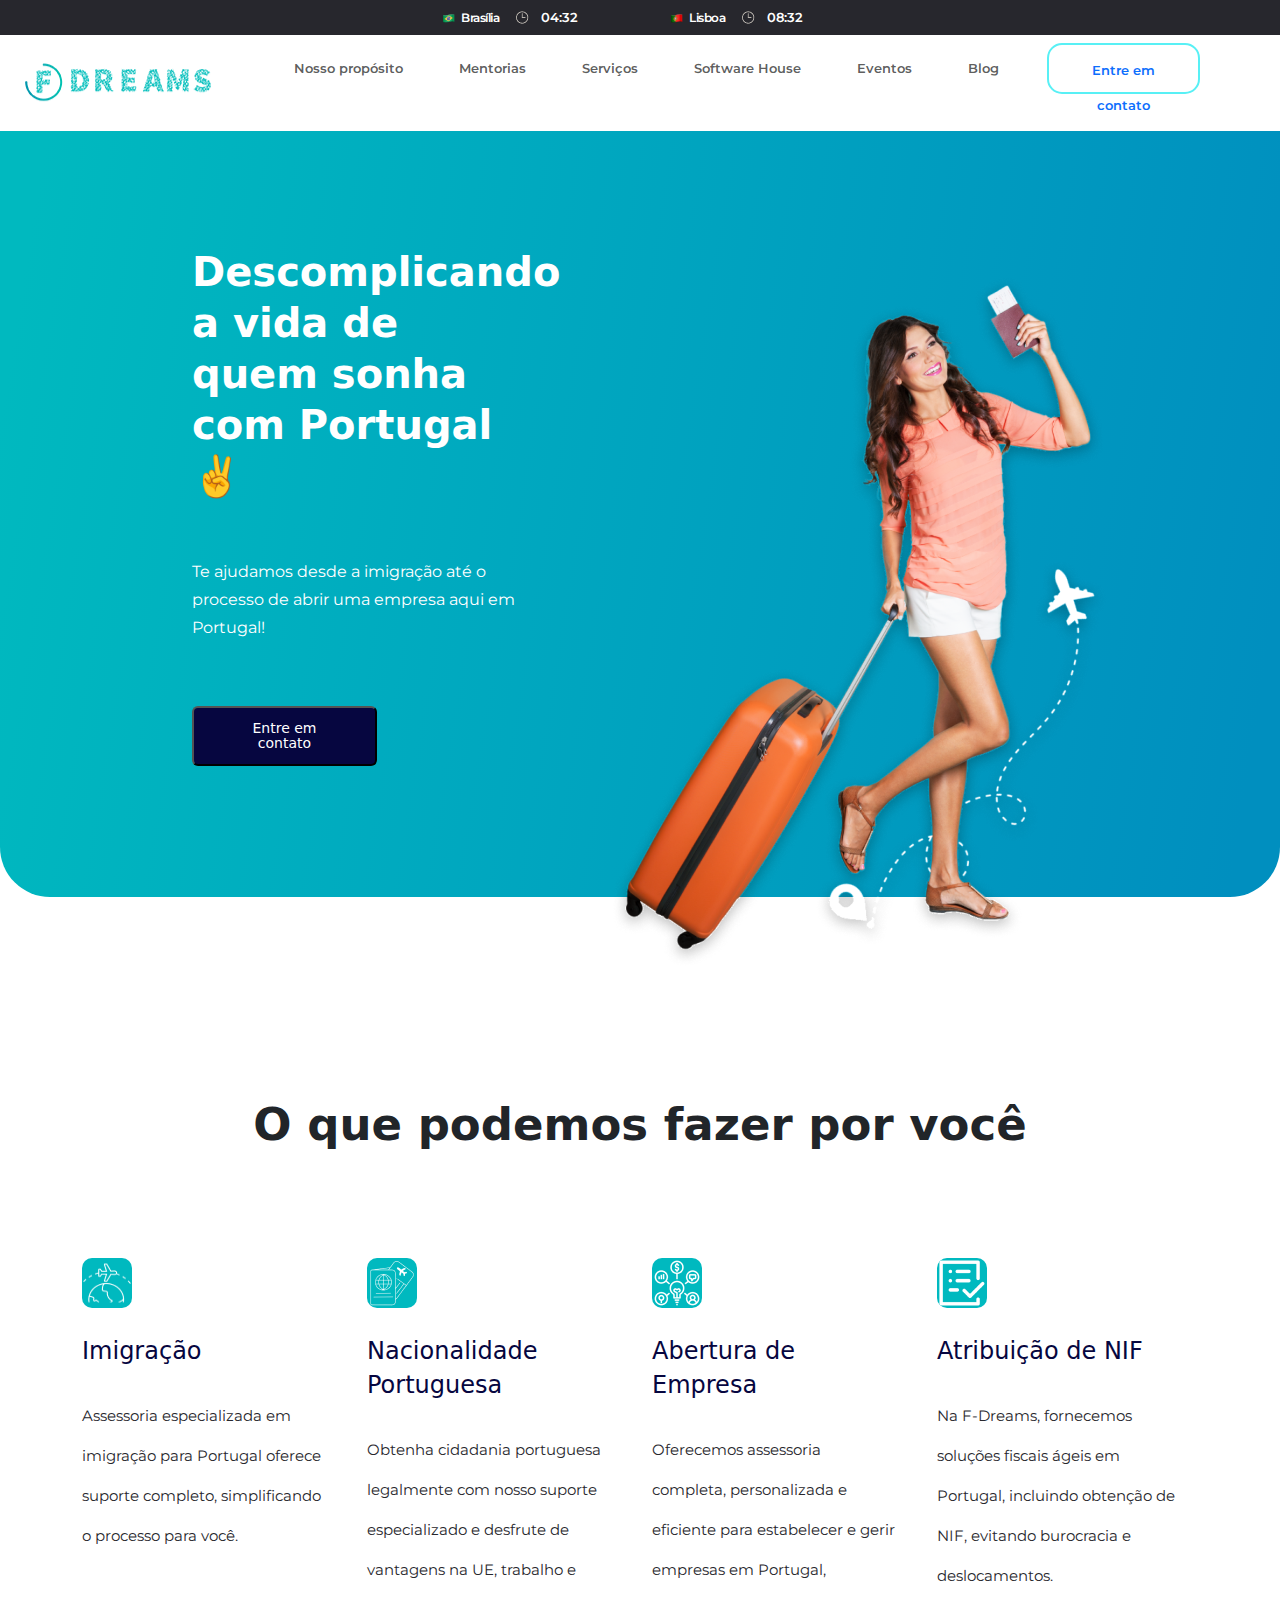
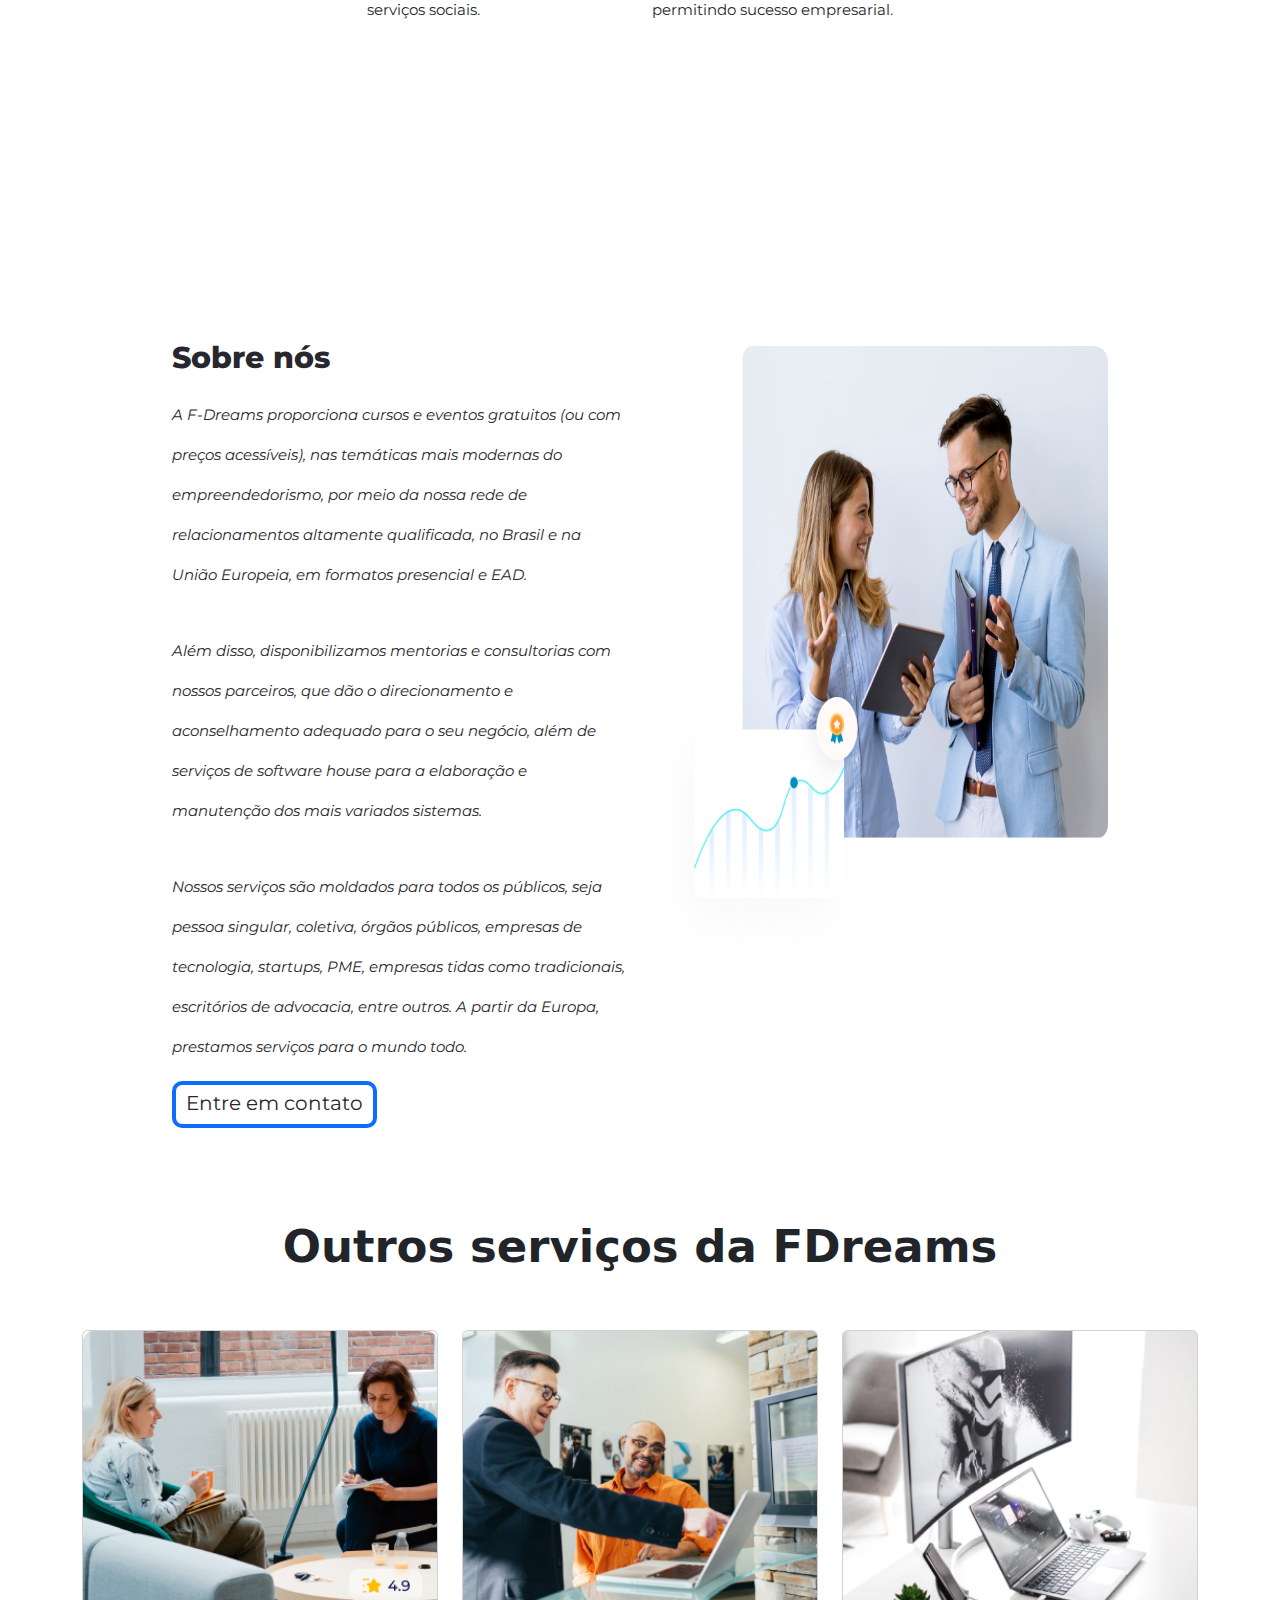
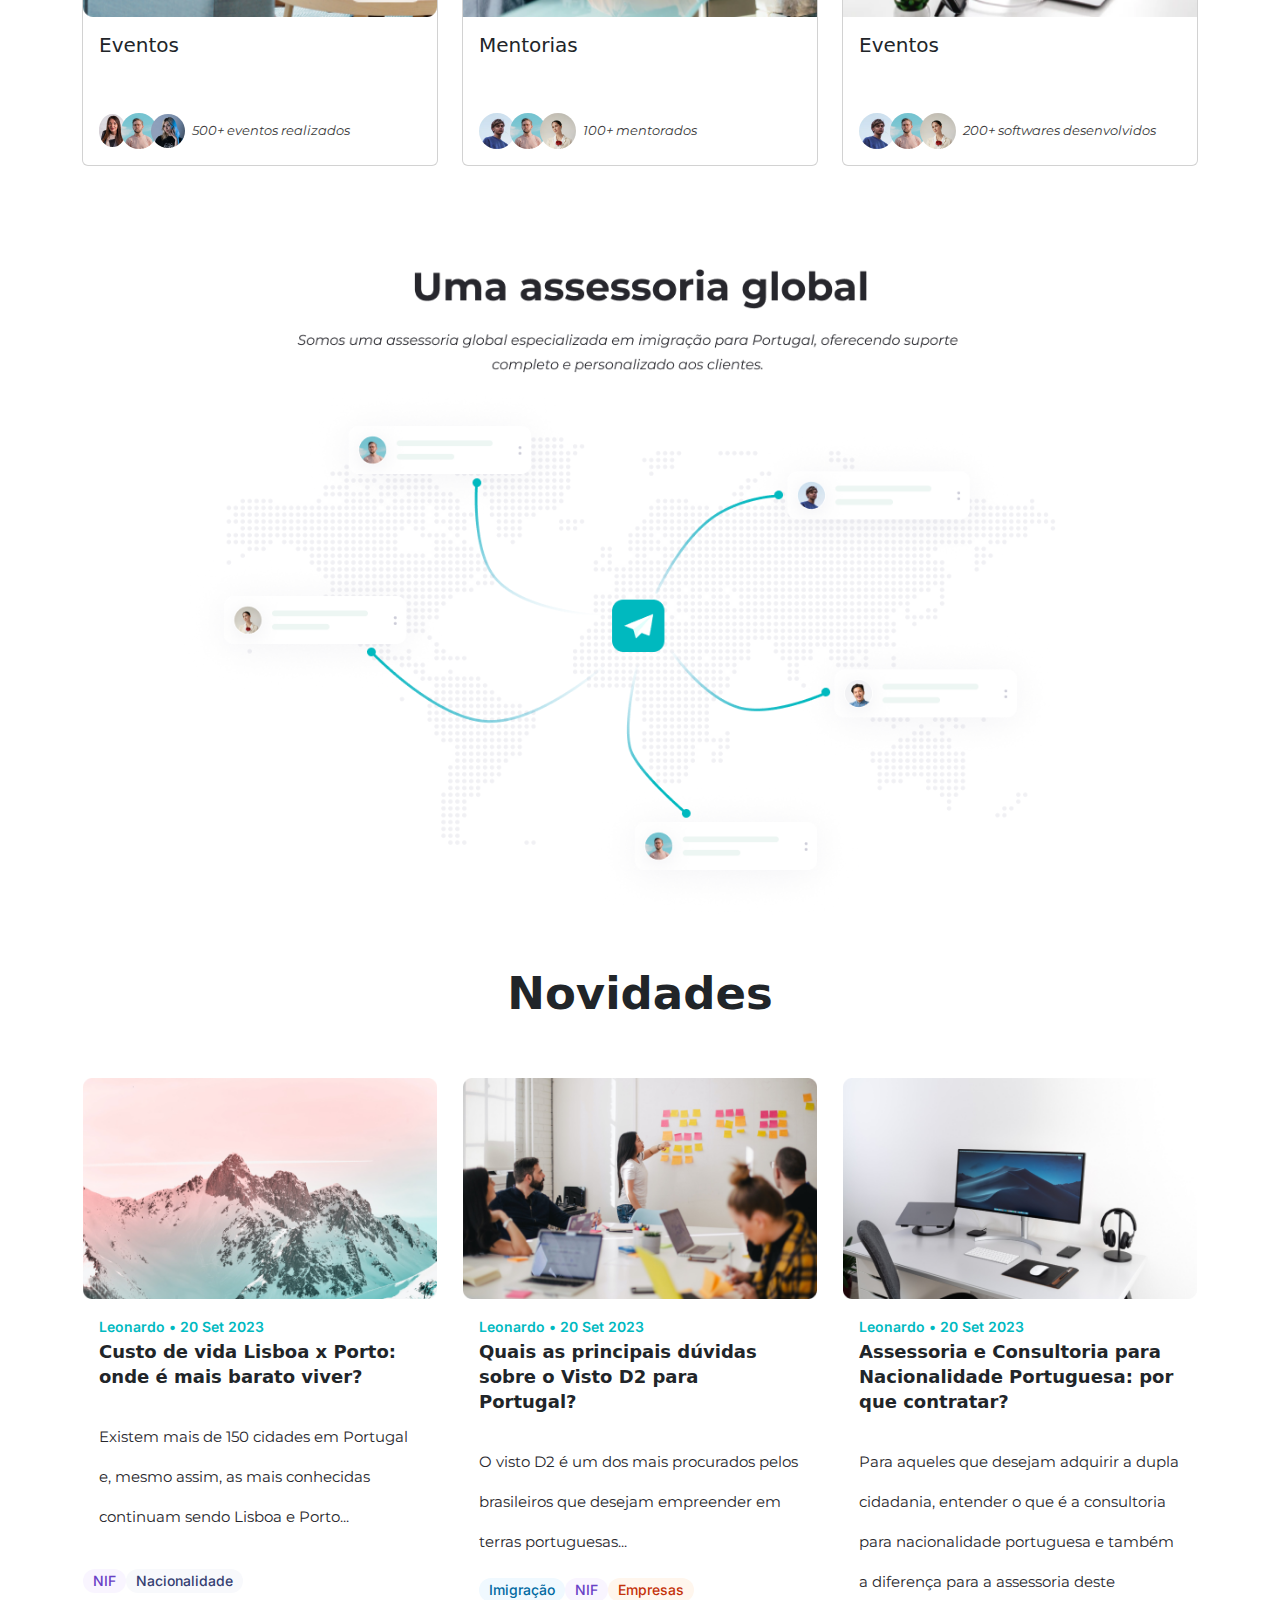
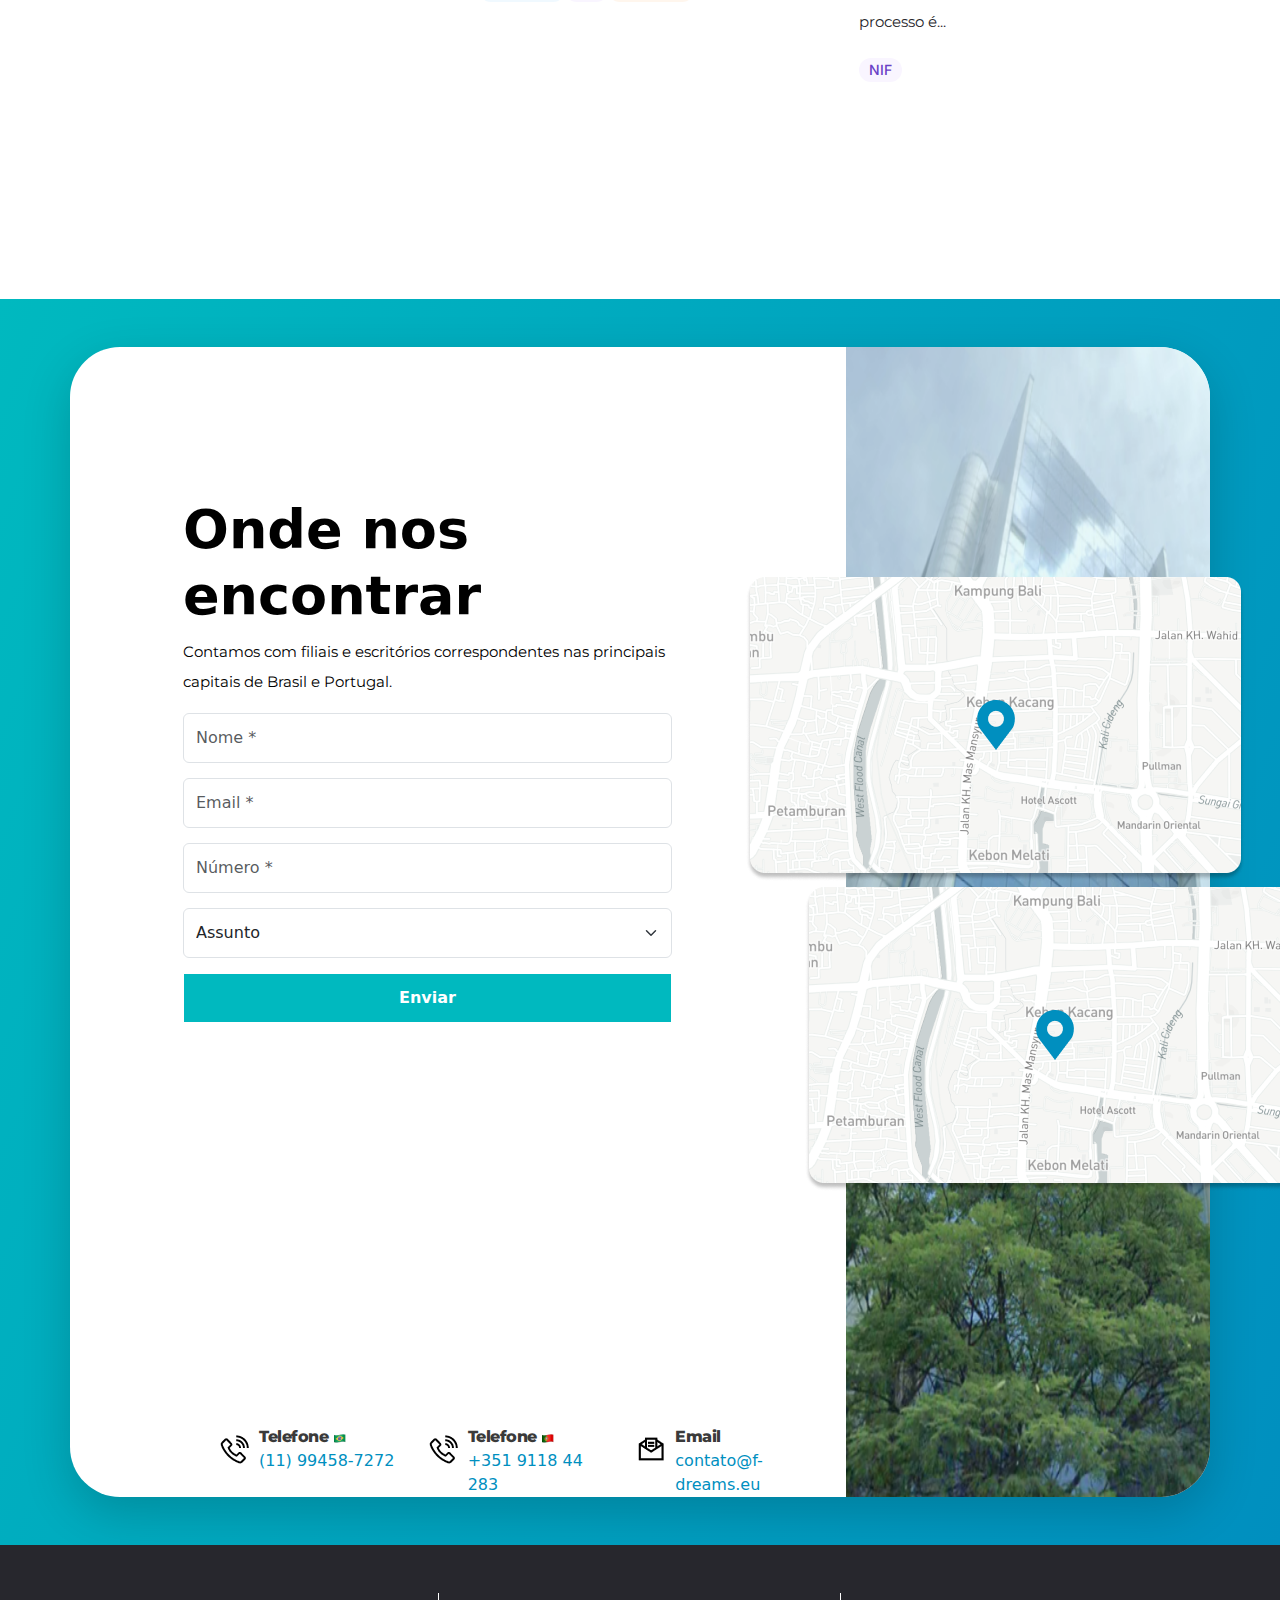
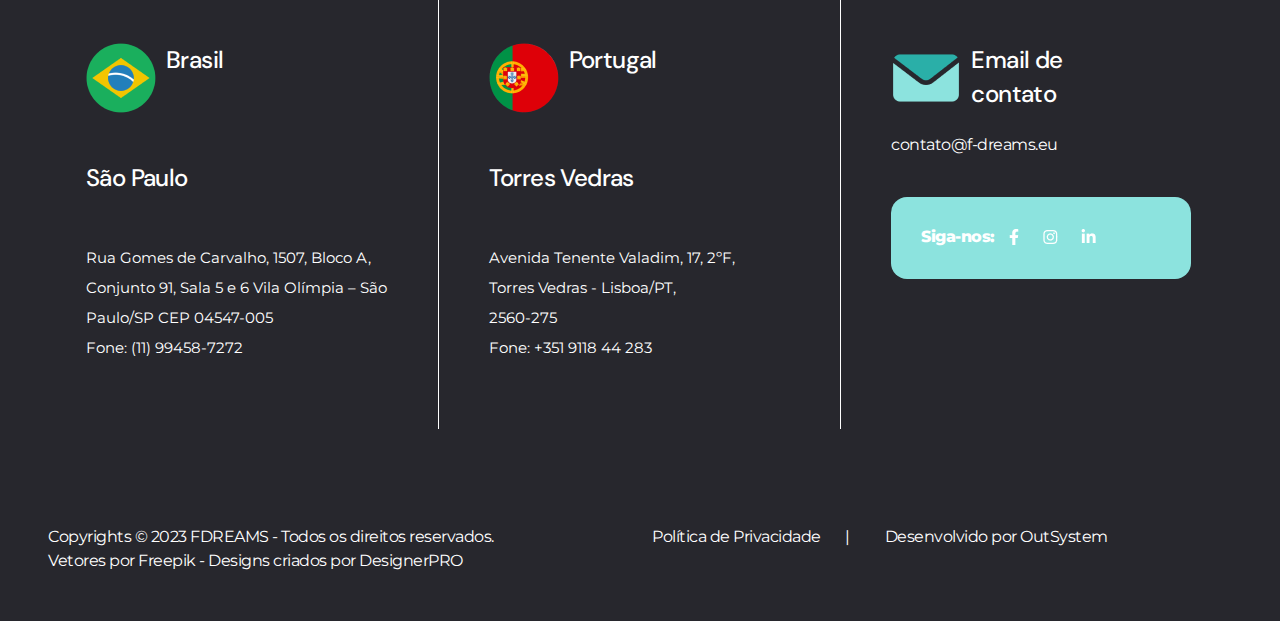
==== commit d85fea6d: "Merge branch 'master' of https://github.com/RaxonRafi/dreams into arnab" ====
--- a/index.html
+++ b/index.html
@@ -27,43 +27,42 @@
 
     </div>
     <div class="container-fluid NavBar nav-bar-1">
-        <nav class="navbar navbar-expand-lg">
-            <div class="container-fluid">
-              <!-- Logo on the left -->
-              <a class="navbar-brand" href="#">
-                <img src="./images/image 2.png" alt="Your Logo" width="100%">
-              </a>
-              <button class="navbar-toggler" type="button" data-bs-toggle="collapse" data-bs-target="#navbarNav" aria-controls="navbarNav" aria-expanded="false" aria-label="Toggle navigation">
-                <span class="navbar-toggler-icon"></span>
-              </button>
-              <!-- Navigation items on the right -->
-              <div class="collapse navbar-collapse justify-content-end" id="navbarNav">
-                <ul class="navbar-nav">
-                  <li class="nav-item">
-                    <a class="nav-link" href="#">Nosso propósito</a>
-                  </li>
-                  <li class="nav-item">
-                    <a class="nav-link" href="#">Mentorias</a>
-                  </li>
-                  <li class="nav-item">
-                    <a class="nav-link" href="#">Serviços</a>
-                  </li>
-                  <li class="nav-item">
-                    <a class="nav-link" href="#">Software House</a>
-                  </li>
-                  <li class="nav-item">
-                    <a class="nav-link" href="#">Eventos</a>
-                  </li>
-                  <li class="nav-item">
-                    <a class="nav-link" href="#">Blog</a>
-                  </li>
-                  <li class="nav-item">
-                    <button class="custom-btn me-2" type="button">Entre em contato</button>
-                </li>
-                </ul>
-              </div>
-            </div>
-          </nav>
+      <nav class="navbar navbar-expand-lg">
+        <div class="container-fluid">
+          <!-- Logo on the left -->
+          <a class="navbar-brand" href="#">
+            <img src="./images/image 2.png" alt="Your Logo" width="100%">
+          </a>
+          <button class="navbar-toggler" type="button" data-bs-toggle="collapse" data-bs-target="#navbarNav" aria-controls="navbarNav" aria-expanded="false" aria-label="Toggle navigation">
+            <span class="navbar-toggler-icon"></span>
+          </button>
+          <!-- Navigation items on the right -->
+          <div class="collapse navbar-collapse justify-content-end" id="navbarNav">
+            <ul class="navbar-nav">
+              <li class="nav-item">
+                <a class="nav-link" href="nosso-proposito.html">Nosso propósito</a>
+              </li>
+              <li class="nav-item">
+                <a class="nav-link" href="mentorias.html">Mentorias</a>
+              </li>
+              <li class="nav-item">
+                <a class="nav-link" href="servicos.html">Serviços</a>
+              </li>
+              <li class="nav-item">
+                <a class="nav-link" href="software-house.html">Software House</a>
+              </li>
+              <li class="nav-item">
+                <a class="nav-link" href="eventos.html">Eventos</a>
+              </li>
+              <li class="nav-item">
+                <a class="nav-link" href="https://blog.f-dreams.eu">Blog</a>
+              </li>
+              <li class="nav-item">
+                <a class="custom-btn me-2" href="https://blog.f-dreams.eu/contato" type="button">Entre em contato</a>                </li>
+            </ul>
+          </div>
+        </div>
+      </nav>
     </div>
     <div class="container-fluid home-banner-index">
 
--- a/css/style.css
+++ b/css/style.css
@@ -912,6 +912,7 @@
     line-height: 35px;
     letter-spacing: 0em;
     text-align: center;
+    text-decoration: none;
 
 
 
@@ -992,6 +993,9 @@
     justify-content: center;
     
 }
+.page-content {
+    text-align: center;
+}
 .page-content h1{
  
     font-size: 45px;
@@ -1045,7 +1049,6 @@
     color: #00B9BF;
     text-align: center;
     border: 1px solid white;
-
 }
 .home-banner-consult{
     background-image: url('../images/Hero\ Bannerconsult.png');
@@ -1397,6 +1400,13 @@
     .gradient-img {
         display: none;
     }
+    .page-content h1 {
+        font-size: 34px;
+    }
+    .page-content span {
+        font-size: 25px;
+        display: block;
+    }
 }
 @media only screen and (max-width: 767px){
     .section-2{
@@ -1475,7 +1485,12 @@
     .passport-section-img {
         left: -52px;
     }
-    
+    .thank-you-page-btn {
+        width: 200px;
+        height: 50px;
+        padding-bottom: 50px !important;
+        font-size: 20px;
+    }
     
 }
 @media only screen and (max-width: 550px){
@@ -1523,6 +1538,18 @@
     }
     .consult-img-box img {
         margin-top: 130px;
+    }
+    .page-content h1 {
+        font-size: 30px;
+    }
+    .page-content span {
+        font-size: 20px;
+    }
+    .thank-you-page-btn {
+        width: 140px;
+        height: 50px;
+        padding-bottom: 50px !important;
+        font-size: 12px;
     }
 }
 @media only screen and (max-width: 480px){
@@ -1564,5 +1591,23 @@
     .consult-img-box img {
         margin-top: 200px;
     }
-}
-
+    .thank-you-page-btn {
+        width: 120px;
+        height: 50px;
+        padding-left: 20px;
+        padding-right: 20px;
+        padding-bottom: 50px !important;
+        font-size: 12px;
+    }
+}
+@media only screen and (max-width: 360px){
+    .thank-you-page-btn {
+        width: 120px;
+        height: 50px;
+        padding-left: 5px;
+        padding-right: 5px;
+        padding-bottom: 50px !important;
+        font-size: 10px;
+    }
+}
+
